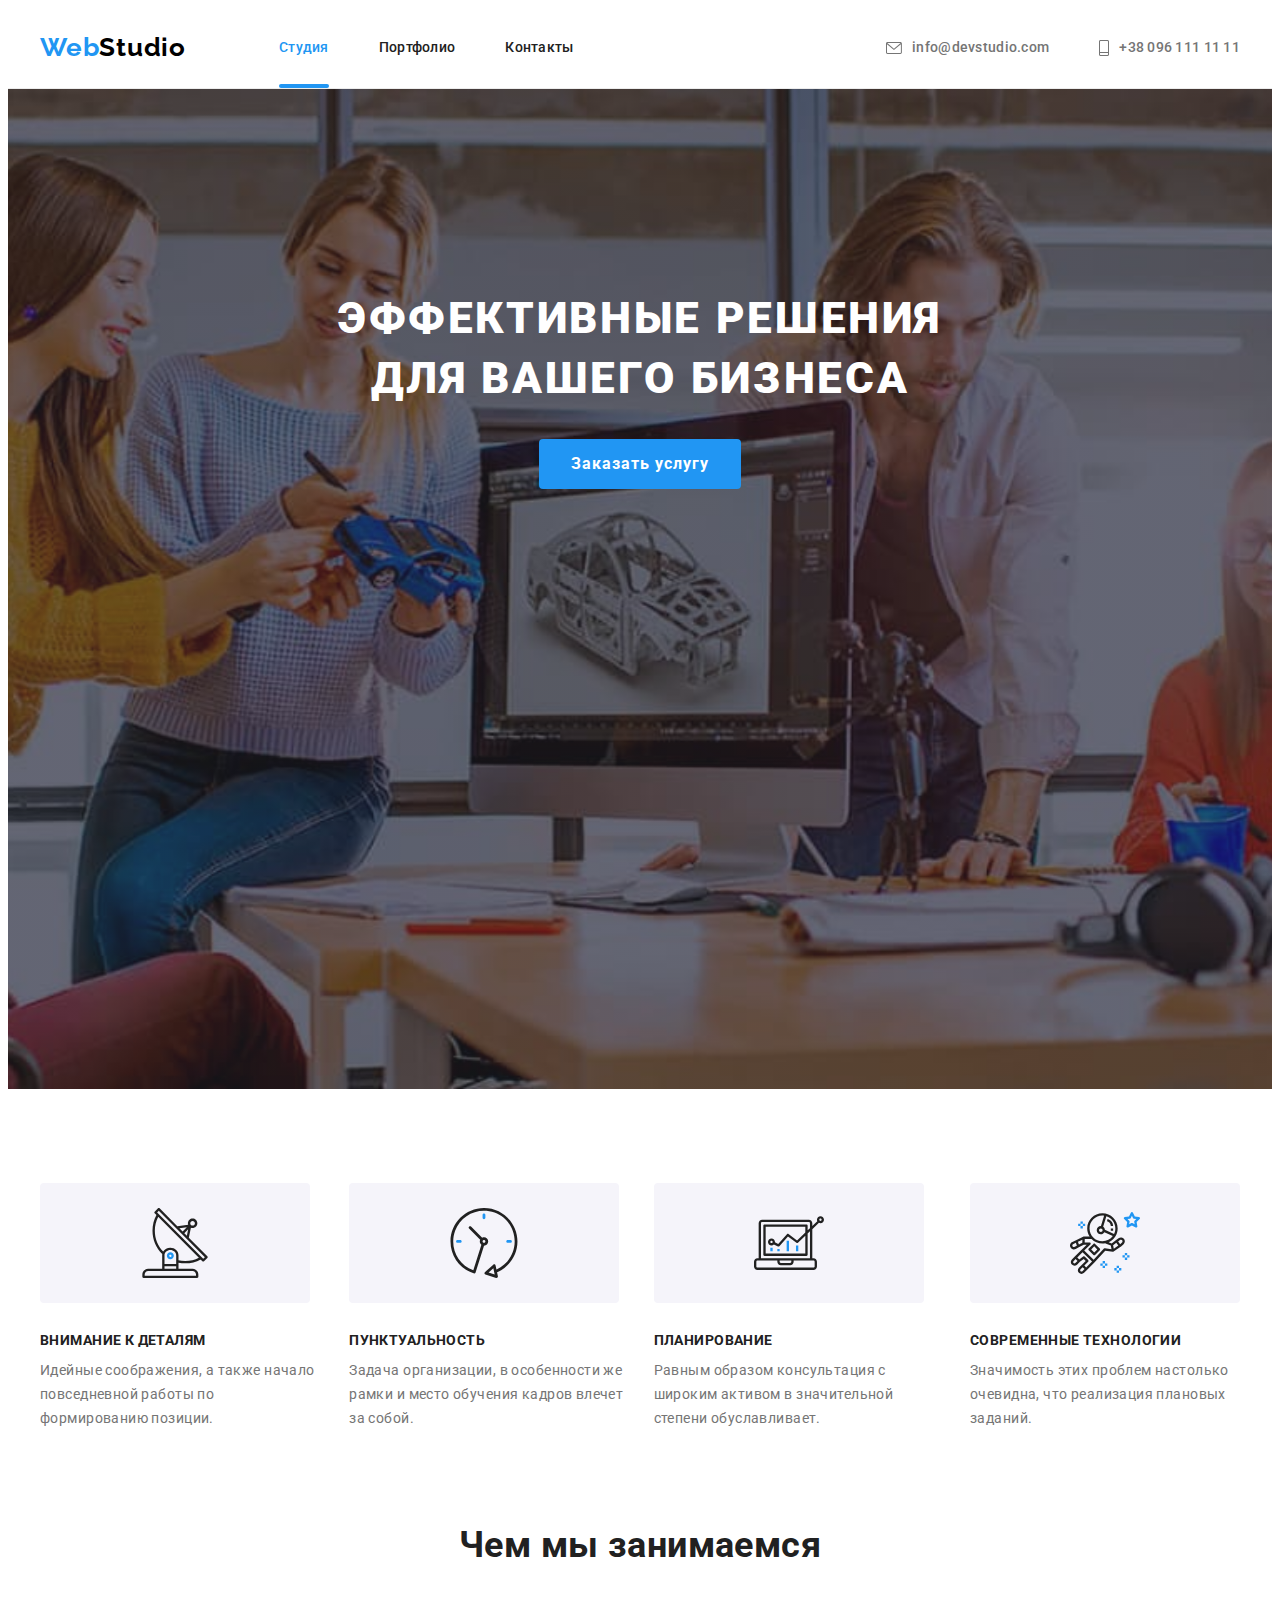
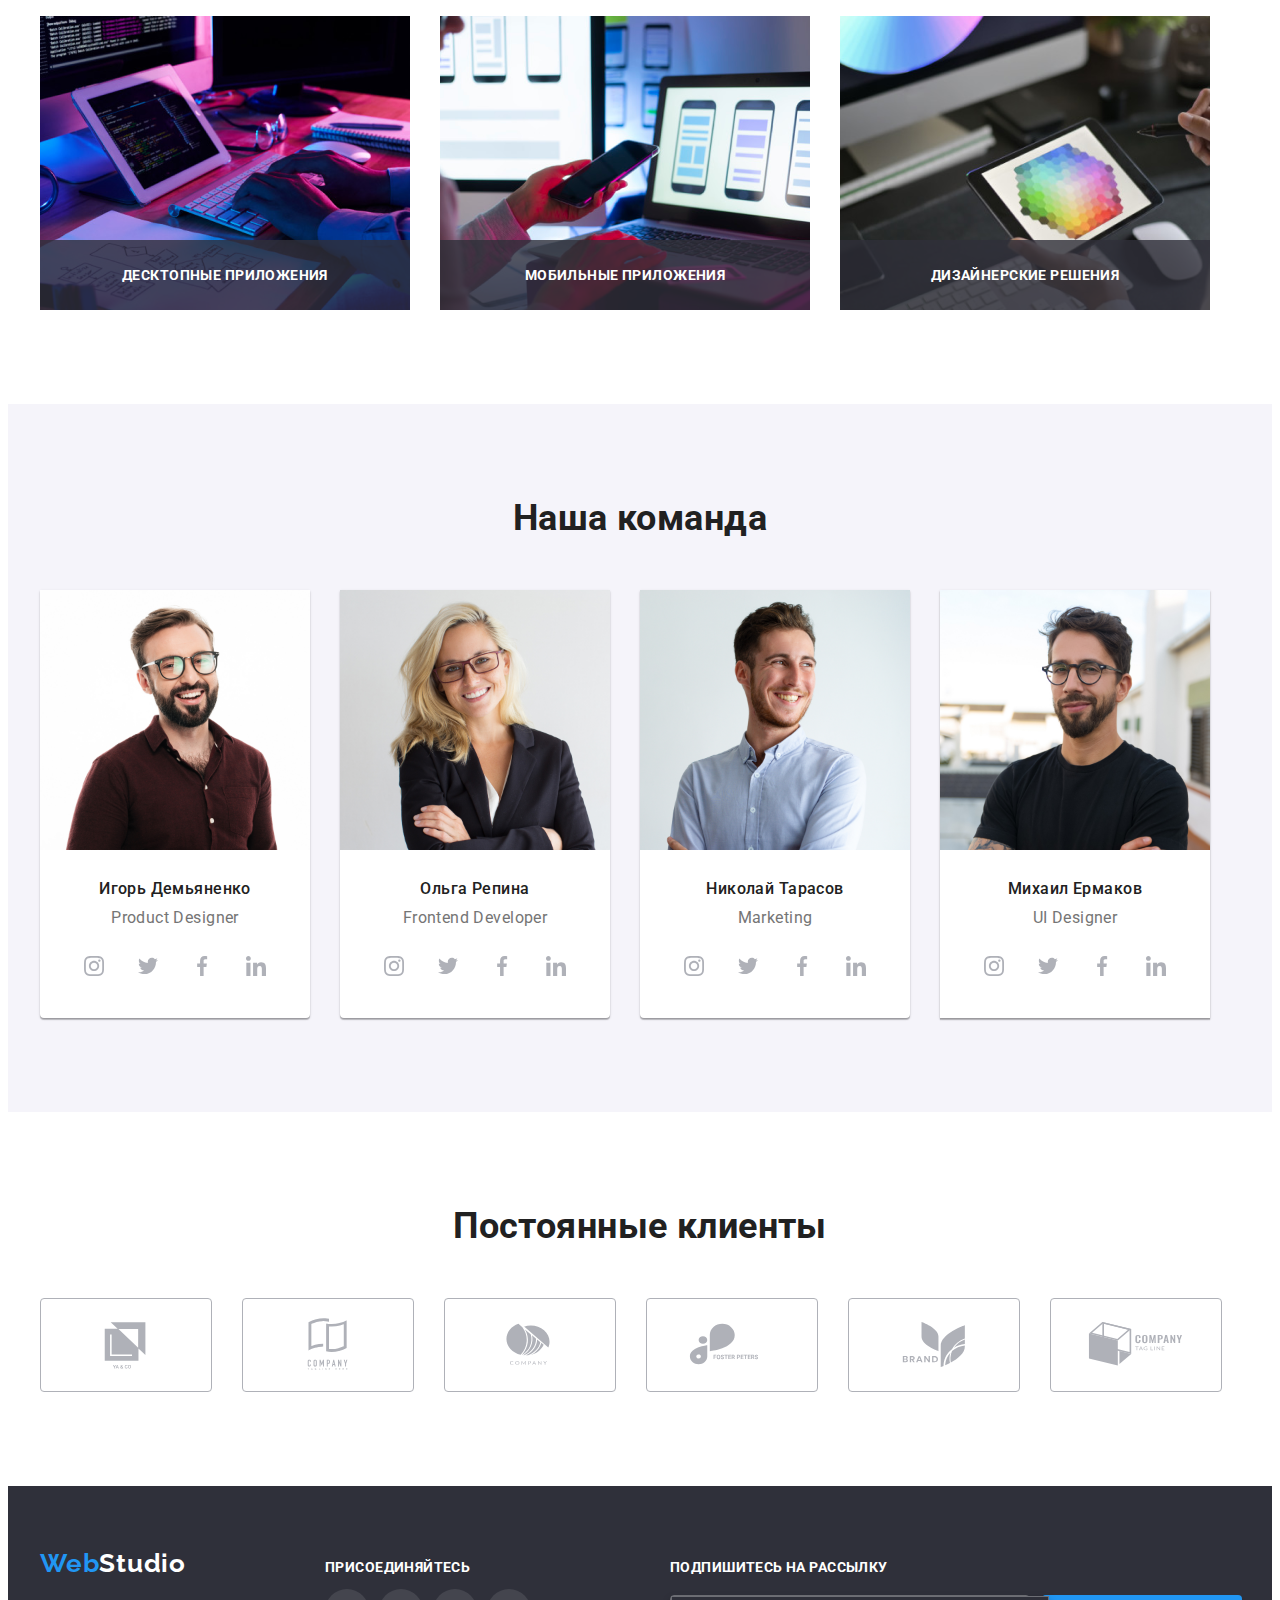
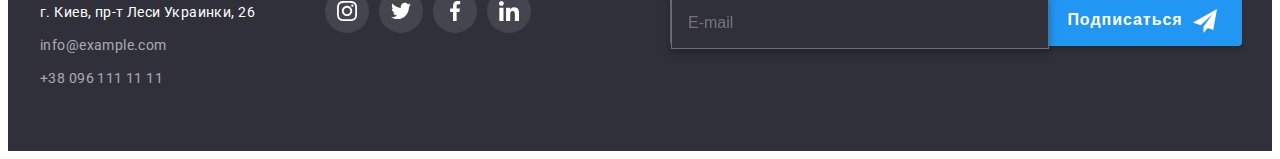
==== index.html @ bb434223 "Initial commit" ====
<!DOCTYPE html>
<html lang="en">

<head>
    <meta charset="UTF-8" />
    <meta name="viewport" content="width=device-width, initial-scale=1.0" />
    <title>Студия</title>
    <!-- Normilize style start -->
    <link rel="stylesheet" href="https://cdnjs.cloudflare.com/ajax/libs/modern-normalize/1.1.0/modern-normalize.min.css"
        integrity="sha512-wpPYUAdjBVSE4KJnH1VR1HeZfpl1ub8YT/NKx4PuQ5NmX2tKuGu6U/JRp5y+Y8XG2tV+wKQpNHVUX03MfMFn9Q=="
        crossorigin="anonymous" referrerpolicy="no-referrer" />
    <!-- Normalize style end -->
    <!-- Fonts style -->
    <link
        href="https://fonts.googleapis.com/css2?family=Raleway:wght@700&family=Roboto:wght@400;500;700;900&display=swap"
        rel="stylesheet" />
    <!-- My style list -->
    <link rel="stylesheet" href="./css/styles.css" />
</head>

<body>
    <!-- Верх навигации -->

    <header class="header-page-nav">
        <div class="container master-menu-nav">
            <a class="header-logo" href="./index.html"> <span class="sector-logo">Web</span>Studio</a>
            <nav class="header-navigation">
                <ul class="page-header-nav list">
                    <li class="item">
                        <a class="header-nav-link-current link" href="./index.html">Студия</a>
                    </li>
                    <li class="item">
                        <a class="header-nav-link link" href="./portfolio.html">Портфолио</a>
                    </li>
                    <li class="item"><a class="header-nav-link link" href="#">Контакты</a></li>
                </ul>
            </nav>
            <ul class="page-header-contacts list">
                <li class="item">
                    <a class="page-header-contact link" href="mailto:info@devstudio.com">
                        <svg class="icon-mail">
                            <use href="./images/icons.svg#icon-mail"></use>
                        </svg>
                        info@devstudio.com</a>
                </li>
                <li class="item">
                    <a class="page-header-contact link" href="tel:+380961111111">
                        <svg class="icon-tel">
                            <use href="./images/icons.svg#icon-tel"></use>
                        </svg>+38 096 111 11 11</a>
                </li>
            </ul>
        </div>
    </header>
    <main>

        <section class="page-hero overlay">
            <div class="container">
                <h1 class="page-hero-title">эффективные решения для вашего бизнеса</h1>
                <button data-modal-open type="button" class="page-hero-button">Заказать услугу</button>
            </div>

        </section>

        <section class="section">
            <div class="container">
                <h2 class="visually-hidden">Наши особенности</h2>
                <ul class="business-qualities-list list">
                    <li class="business-qualities">
                        <div class="thumb">
                            <svg class="icon-antenna" width="70" height="70">
                                <use href="./images/icons.svg#icon-antenna"></use>
                            </svg>
                        </div>

                        <h3 class="section-subtitle">Внимание к деталям</h3>
                        <p class="desc">
                            Идейные соображения, а также начало повседневной работы по формированию позиции.
                        </p>
                    </li>
                    <li class="business-qualities">
                        <div class="thumb">
                            <svg class="icon-clock" width="70" height="70">
                                <use href="./images/icons.svg#icon-clock"></use>
                            </svg>
                        </div>
                        <h3 class="section-subtitle">Пунктуальность</h3>
                        <p class="desc">
                            Задача организации, в особенности же рамки и место обучения кадров влечет за собой.
                        </p>
                    </li>
                    <li class="business-qualities">
                        <div class="thumb">
                            <svg class="icon-diagram" width="70" height="70">
                                <use href="./images/icons.svg#icon-diagram"></use>
                            </svg>
                        </div>
                        <h3 class="section-subtitle">Планирование</h3>
                        <p class="desc">
                            Равным образом консультация с широким активом в значительной степени обуславливает.
                        </p>
                    </li>
                    <li class="business-qualities">
                        <div class="thumb">
                            <svg class="icon-astronaut" width="70" height="70">
                                <use href="./images/icons.svg#icon-astronaut"></use>
                            </svg>
                        </div>
                        <h3 class="section-subtitle">Современные технологии</h3>
                        <p class="desc">
                            Значимость этих проблем настолько очевидна, что реализация плановых заданий.
                        </p>
                    </li>
                </ul>
            </div>
        </section>

        <section class="work-section section">
            <div class="container">
                <h2 class="section-title">Чем мы занимаемся</h2>
                <ul class="work-list list">
                    <li class="work-item">
                        <img src="./images/1.jpg" alt="Десктопные приложения" width="370" />
                        <p class="job-description">Десктопные приложения</p>
                    </li>
                    <li class="work-item">
                        <img src="./images/2.jpg" alt="Мобильные приложения" width="370" />
                        <p class="job-description">Мобильные приложения</p>
                    </li>
                    <li class="work-item">
                        <img src="./images/3.jpg" alt="Дизайнерские решения" width="370" />
                        <p class="job-description">Дизайнерские решения</p>
                    </li>
                </ul>
            </div>
        </section>

        <section class="company-team section">
            <div class="container">
                <h2 class="section-title">Наша команда</h2>
                <ul class="team-list list">
                    <li class="team-item">
                        <img src="./images/a1.jpg" alt=" фото Игорь Демьяненко " width="270" />
                        <div class="team-description icons-socials">
                            <h3 class="full-name">Игорь Демьяненко</h3>
                            <p class="job-title">Product Designer</p>
                            <ul class="icons-social list link">
                                <li class="icon-panel">
                                    <a class="icon-panel-logo" href="" target="_blank" rel="noopener noreferrer">
                                        <svg class="icon-network instagram" width="20" height="20">
                                            <use href="./images/icons.svg#icon-instagram"></use>
                                        </svg>
                                    </a>
                                </li>
                                <li class="icon-panel">
                                    <a class="icon-panel-logo" href="" target="_blank" rel="noopener noreferrer">
                                        <svg class="icon-network twitter" width="20" height="20">
                                            <use href="./images/icons.svg#icon-twitter"></use>
                                        </svg>
                                    </a>
                                </li>
                                <li class="icon-panel">
                                    <a class="icon-panel-logo" href="" target="_blank" rel="noopener noreferrer">
                                        <svg class="icon-network facebook" width="20" height="20">
                                            <use href="./images/icons.svg#icon-facebook"></use>
                                        </svg>
                                    </a>
                                </li>
                                <li class="icon-panel">
                                    <a class="icon-panel-logo" href="" target="_blank" rel="noopener noreferrer">
                                        <svg class="icon-network linkedin" width="20" height="20">
                                            <use href="./images/icons.svg#icon-linkedin"></use>
                                        </svg>
                                    </a>
                                </li>
                            </ul>
                        </div>
                    <li class="team-item">
                        <img src="./images/a2.jpg" alt=" фото Игорь Демьяненко " width="270" />
                        <div class="team-description icons-socials">
                            <h3 class="full-name">Ольга Репина</h3>
                            <p class="job-title">Frontend Developer</p>
                            <ul class="icons-social list link">
                                <li class="icon-panel">
                                    <a class="icon-panel-logo" href="" target="_blank" rel="noopener noreferrer">
                                        <svg class="icon-network instagram" width="20" height="20">
                                            <use href="./images/icons.svg#icon-instagram"></use>
                                        </svg>
                                    </a>
                                </li>
                                <li class="icon-panel">
                                    <a class="icon-panel-logo" href="" target="_blank" rel="noopener noreferrer">
                                        <svg class="icon-network twitter" width="20" height="20">
                                            <use href="./images/icons.svg#icon-twitter"></use>
                                        </svg>
                                    </a>
                                </li>
                                <li class="icon-panel">
                                    <a class="icon-panel-logo" href="" target="_blank" rel="noopener noreferrer">
                                        <svg class="icon-network facebook" width="20" height="20">
                                            <use href="./images/icons.svg#icon-facebook"></use>
                                        </svg>
                                    </a>
                                </li>
                                <li class="icon-panel">
                                    <a class="icon-panel-logo" href="" target="_blank" rel="noopener noreferrer">
                                        <svg class="icon-network linkedin" width="20" height="20">
                                            <use href="./images/icons.svg#icon-linkedin"></use>
                                        </svg>
                                    </a>
                                </li>
                            </ul>
                        </div>
                    <li class="team-item">
                        <img src="./images/a3.jpg" alt=" фото Игорь Демьяненко " width="270" />
                        <div class="team-description icons-socials">
                            <h3 class="full-name">Николай Тарасов</h3>
                            <p class="job-title">Marketing</p>
                            <ul class="icons-social list link">
                                <li class="icon-panel">
                                    <a class="icon-panel-logo" href="" target="_blank" rel="noopener noreferrer">
                                        <svg class="icon-network instagram" width="20" height="20">
                                            <use href="./images/icons.svg#icon-instagram"></use>
                                        </svg>
                                    </a>
                                </li>
                                <li class="icon-panel">
                                    <a class="icon-panel-logo" href="" target="_blank" rel="noopener noreferrer">
                                        <svg class="icon-network twitter" width="20" height="20">
                                            <use href="./images/icons.svg#icon-twitter"></use>
                                        </svg>
                                    </a>
                                </li>
                                <li class="icon-panel">
                                    <a class="icon-panel-logo" href="" target="_blank" rel="noopener noreferrer">
                                        <svg class="icon-network facebook" width="20" height="20">
                                            <use href="./images/icons.svg#icon-facebook"></use>
                                        </svg>
                                    </a>
                                </li>
                                <li class="icon-panel">
                                    <a class="icon-panel-logo" href="" target="_blank" rel="noopener noreferrer">
                                        <svg class="icon-network linkedin" width="20" height="20">
                                            <use href="./images/icons.svg#icon-linkedin"></use>
                                        </svg>
                                    </a>
                                </li>
                            </ul>
                        </div>
                    <li class="team-item">
                        <img src="./images/a4.jpg" alt=" фото Игорь Демьяненко " width="270" />
                        <div class="team-description icons-socials">
                            <h3 class="full-name">Михаил Ермаков</h3>
                            <p class="job-title">UI Designer</p>
                            <ul class="icons-social list link">
                                <li class="icon-panel">
                                    <a class="icon-panel-logo" href="" target="_blank" rel="noopener noreferrer">
                                        <svg class="icon-network instagram" width="20" height="20">
                                            <use href="./images/icons.svg#icon-instagram"></use>
                                        </svg>
                                    </a>
                                </li>
                                <li class="icon-panel">
                                    <a class="icon-panel-logo" href="" target="_blank" rel="noopener noreferrer">
                                        <svg class="icon-network twitter" width="20" height="20">
                                            <use href="./images/icons.svg#icon-twitter"></use>
                                        </svg>
                                    </a>
                                </li>
                                <li class="icon-panel">
                                    <a class="icon-panel-logo" href="" target="_blank" rel="noopener noreferrer">
                                        <svg class="icon-network facebook" width="20" height="20">
                                            <use href="./images/icons.svg#icon-facebook"></use>
                                        </svg>
                                    </a>
                                </li>
                                <li class="icon-panel">
                                    <a class="icon-panel-logo" href="" target="_blank" rel="noopener noreferrer">
                                        <svg class="icon-network linkedin" width="20" height="20">
                                            <use href="./images/icons.svg#icon-linkedin"></use>
                                        </svg>
                                    </a>
                                </li>
                            </ul>
                        </div>
                </ul>
            </div>
        </section>
        <section class="section">
            <div class="container">
                <h2 class="section-title">Постоянные клиенты</h2>
                <ul class="regular-customers link list">
                    <li class="customers-list">
                        <a class="customers-list-logo" href="" target="_blank" rel="noopener noreferrer">
                            <svg class="icon-comp" width="106" height="60">
                                <use href="./images/icons.svg#icon-Logo-6"></use>
                            </svg>
                        </a>
                    </li>
                    <li class="customers-list">
                        <a class="customers-list-logo" href="" target="_blank" rel="noopener noreferrer">
                            <svg class="icon-comp" width="106" height="60">
                                <use href="./images/icons.svg#icon-Logo-1"></use>
                            </svg>
                        </a>
                    </li>
                    <li class="customers-list">
                        <a class="customers-list-logo" href="" target="_blank" rel="noopener noreferrer">
                            <svg class="icon-comp" width="106" height="60">
                                <use href="./images/icons.svg#icon-Logo-2"></use>
                            </svg>
                        </a>
                    </li>
                    <li class="customers-list">
                        <a class="customers-list-logo" href="" target="_blank" rel="noopener noreferrer">
                            <svg class="icon-comp" width="106" height="60">
                                <use href="./images/icons.svg#icon-Logo-3"></use>
                            </svg>
                        </a>
                    </li>
                    <li class="customers-list">
                        <a class="customers-list-logo" href="" target="_blank" rel="noopener noreferrer">
                            <svg class="icon-comp" width="106" height="60">
                                <use href="./images/icons.svg#icon-Logo-4"></use>
                            </svg>
                        </a>
                    </li>
                    <li class="customers-list">
                        <a class="customers-list-logo" href="" target="_blank" rel="noopener noreferrer">
                            <svg class="icon-comp" width="106" height="60">
                                <use href="./images/icons.svg#icon-Logo-5"></use>
                            </svg>
                        </a>
                    </li>
                </ul>
            </div>
        </section>
    </main>
    <footer class="footer">
        <div class="container">
            <div class="footer-box-contact">
                <a href="./index.html" class="footer-logo"><span class="sector-logo">Web</span>Studio</a>
                <address class="address">
                    <ul class="contacts-list list">
                        <li class="footer-item">
                            <a class="footer-address link" href="https://bit.ly/3pXMvUd" target="_blank"
                                rel="noopener noreferrer">г. Киев, пр-т Леси Украинки, 26</a>
                        </li>
                        <li class="footer-item">
                            <a class="footer-contact mail link" href="mailto:info@devstudio.com">info@example.com</a>
                        </li>
                        <li class="footer-item">
                            <a class="footer-contact phone link" href="tel:+380961111111">+38 096 111 11 11</a>
                        </li>
                    </ul>
                </address>
            </div>
            <div class="footer-box-social">
                <p class="footer-slogan">присоединяйтесь</p>
                <ul class="footer-icon-list link">
                    <li class="icon-panel">
                        <a class="footer-panel-logo list" href="" target="_blank" rel="noopener noreferrer">
                            <svg class="icon-instagram" width="20" height="20">
                                <use href="./images/icons.svg#icon-instagram"></use>
                            </svg>
                        </a>
                    </li>
                    <li class="icon-panel">
                        <a class="footer-panel-logo" href="" target="_blank" rel="noopener noreferrer">
                            <svg class="icon-instagram" width="20" height="20">
                                <use href="./images/icons.svg#icon-twitter"></use>
                            </svg>
                        </a>
                    </li>
                    <li class="icon-panel">
                        <a class="footer-panel-logo" href="" target="_blank" rel="noopener noreferrer">
                            <svg class="icon-instagram" width="20" height="20">
                                <use href="./images/icons.svg#icon-facebook"></use>
                            </svg>
                        </a>
                    </li>
                    <li class="icon-panel">
                        <a class="footer-panel-logo" href="" target="_blank" rel="noopener noreferrer">
                            <svg class="icon-instagram" width="20" height="20">
                                <use href="./images/icons.svg#icon-linkedin"></use>
                            </svg>
                        </a>
                    </li>
                </ul>
            </div>
            <div class="form">
                <p class="footer-slogan">Подпишитесь на рассылку</p>
                <form class="form-join-window">
                    <label class="form-label">
                        <input class="form-input" type="email" name="mail" placeholder="E-mail" autocomplete="off">
                    </label>
                    <button type="submit" class="form-footer-btn"> <span class="btn-text">Подписаться</span>
                        <svg class="icon-send" width="24" height="24">
                            <use href="./images/icons.svg#icon-send"></use>
                        </svg>
                    </button>
                </form>
            </div>
        </div>
    </footer>

    <div class="backdrop is-hidden" data-modal>
        <div class="modal">
            <button data-modal-close class="btn-close">
                <svg class="icon-close" width="16" height="16">
                    <use href="./images/icons.svg#icon-close"></use>
                </svg>
            </button>

            <form class="modal-form">
                <b class="topic">Оставьте свои данные, мы вам перезвоним</b>
                <div class="modal-form-contact" role="group">
                    <label for="name" class="modal-form-label">Имя</label>
                    <input class="field-contact" type="text" name="name" id="name" autocomplete="off" placeholder=" "
                        autofocus required>
                    <svg class="icon-name" width="18" height="18">
                        <use href="./images/icons.svg#icon-name"></use>
                    </svg>
                </div>
                <div class="modal-form-contact">
                    <label for="tel" class="modal-form-label">Телефон</label>
                    <input class="field-contact" type="tel" name="tel" id="tel" autocomplete="off" required>
                    <svg class="icon-name" width="18" height="18">
                        <use href="./images/icons.svg#icon-phone"></use>
                    </svg>
                </div>
                <div class="modal-form-contact">
                    <label for="mail" class="modal-form-label">Почта</label>
                    <input class="field-contact" type="email" name="mail" id="mail" autocomplete="off" required>
                    <svg class="icon-name" width="18" height="18">
                        <use href="./images/icons.svg#icon-cover"></use>
                    </svg>
                </div>
                <div class="comments">
                    <label class="coment-label" for="comment">Комментарий</label>
                    <textarea class="comment" name="comment" id="comment" rows="10"
                        placeholder="Спасибо за замечания - у меня просто визуальное восприятие, и конспекты с видео я вычитываю и пересматриваю по несколько раз - и нужно понять, а не просто сдать ДЗ))) - так что спасибо за подробности"></textarea>
                </div>
                <div class="policy">
                    <input class="checkbox" type="checkbox" name="contract" id="contract" required>
                    <label for="contract">Соглашаюсь с рассылкой и принимаю
                        <a class="terms" href="#">Условия договора</a></label>
                </div>
                <button class="accept-btn" type="submit">Отправить</button>
            </form>
        </div>
    </div>

    <!-- Ставим перед закрывающим тегом body -->
    <script src="./js/modal.js"></script>
</body>

</html>
---- css/styles.css ----
:root {
  --primery-bgr-color: #ffffff;
  --secondary-bgr-color: #f5f4fa;
  --footer-bgr-color: #2f303a;
  --primery-text-color: #757575;
  --secondary-text-color: #212121;
  --accent-color: #2196f3;
  --head-text-color: #ffffff;
  --head-button-bgr-color: #2196f3;
  --address-color: rgba(255, 255, 255, 0.6);
  --logo-color-sec: #000000;
  --hover-btn-color: #188ce8;
  --border-color: #eeeeee;
  --head-border-line: #ececec;
  --social-icons-color: #afb1b8;
  --social-bgc: rgba(255, 255, 255, 0.1);
  --cubic-animation: cubic-bezier(0.4, 0, 0.2, 1);
  --modal-bgc: rgba(0, 0, 0, 0.2);
}

body {
  background-color: var(--primery-bgr-color);
  color: var(--primery-text-color);
  font-family: 'Roboto', sans-serif;
  font-size: 14px;
  letter-spacing: 0.03em;
}

/* Defoult styles start color red*/

h1,
h2,
h3,
h4,
h5,
h6,
p {
  margin: 0px;
}

img {
  display: block;
  max-width: 100%;
  height: auto;
}

address {
  font-style: normal;
  text-decoration: none;
  margin-top: 20px;
}

.section {
  padding-top: 94px;
  padding-bottom: 94px;
}

.container {
  width: 1200px;
  padding-left: 15px;
  padding-right: 15px;
  margin: 0 auto;
}

.list {
  list-style: none;
  padding-left: 0;
  margin: 0;
  text-decoration: none;
}

.link {
  text-decoration: none;
}

/* All navigation */

.header-page-nav {
  border-bottom: solid 1px var(--head-border-line);
}
.master-menu-nav {
  display: flex;
  align-items: center;
}

.header-logo {
  color: var(--logo-color-sec);
  display: inline-block;
  text-decoration-line: none;
  font-family: Raleway, sans-serif;
  font-weight: 700;
  font-size: 26px;
  line-height: 1.2;
  letter-spacing: 0.03em;
  margin-top: 24px;
  margin-bottom: 25px;
}
.sector-logo {
  color: var(--accent-color);
}

.header-navigation {
  margin-left: 93px;
}

.page-header-nav {
  color: var(--secondary-text-color);
  display: flex;
  list-style: none;
  font-weight: 500;
  line-height: 1.14;
  letter-spacing: 0.02em;
}

.page-header-nav .item {
  margin-right: 50px;
}

.page-header-nav .item:last-child {
  margin-right: 0px;
}

.header-nav-link {
  color: var(--secondary-text-color);
  display: block;
  padding-top: 32px;
  padding-bottom: 32px;
  font-size: 14px;
  transition-property: color;
  transition-duration: 250ms;
  transition-timing-function: var(--cubic-animation);
}

.header-nav-link-current {
  color: var(--accent-color);
  display: block;
  padding-top: 32px;
  padding-bottom: 32px;
}

.header-nav-link:hover,
.header-nav-link:focus {
  color: var(--accent-color);
}

.page-header-contacts {
  display: flex;
  margin-left: auto;
}

.page-header-contact {
  color: var(--primery-text-color);
  display: flex;
  align-items: center;
  padding-top: 32px;
  padding-bottom: 32px;
  text-decoration-line: none;
  list-style: none;
  font-weight: 500;
  line-height: 1.14;
  letter-spacing: 0.02em;
  transition-property: color;
  transition-duration: 250ms;
  transition-timing-function: var(--cubic-animation);
}

.page-header-contacts .item {
  margin-right: 50px;
}
.page-header-contacts .item:last-child {
  margin-right: 0px;
}

.page-header-contact:hover,
.page-header-contact:focus {
  color: var(--accent-color);
}

/* First page */

.page-hero {
  background-color: var(--footer-bgr-color);

  text-align: center;
  padding-top: 200px;
  padding-bottom: 200px;
}

.page-hero-title {
  color: var(--head-text-color);
  font-size: 44px;
  font-weight: 900;
  line-height: 1.36;
  letter-spacing: 0.06em;
  text-align: center;
  text-transform: uppercase;
  width: 696px;
  margin: 0 auto;
}

.page-hero-button {
  color: var(--head-text-color);
  background-color: var(--accent-color);
  font-size: 16px;
  font-weight: 700;
  line-height: 1.88;
  font-family: inherit;
  cursor: pointer;
  letter-spacing: 0.06em;
  display: inline-block;
  min-width: 200px;
  padding: 10px 32px;
  text-align: center;
  border-radius: 4px;
  border: none;
  margin-top: 30px;
  transition-property: color, background-color;
  transition-duration: 250ms;
  transition-timing-function: var(--cubic-animation);
}

.page-hero-button:hover,
.page-hero-button:focus {
  background-color: var(--hover-btn-color);
}

.visually-hidden {
  position: absolute;
  width: 1px;
  height: 1px;
  margin: -1px;
  border: 0;
  padding: 0;
  white-space: nowrap;
  clip-path: inset(100%);
  clip: rect(0 0 0 0);
  overflow: hidden;
}

.section-title {
  color: var(--secondary-text-color);
  font-size: 36px;
  line-height: 1.16;
  text-align: center;
  margin-bottom: 50px;
}

.business-qualities-list {
  display: flex;
}

.business-qualities {
  margin-right: 30px;
  text-align: left;
  flex-basis: calc((100%-90px) / 4);
}

.business-qualities:last-child {
  margin-right: 0px;
}

.section-subtitle {
  color: var(--secondary-text-color);
  line-height: 1.14;
  text-transform: uppercase;
  font-size: 14px;
  margin-bottom: 10px;
}
.desc {
  line-height: 1.7;
}

.work-section {
  padding-top: 0;
  padding-bottom: 94px;
}

.work-list {
  display: flex;
}
.work-item {
  flex-basis: calc((100%-60px) / 3);
}
.work-item:not(:last-child) {
  margin-right: 30px;
}

.company-team {
  background-color: var(--secondary-bgr-color);
}

.team-list {
  display: flex;
}

.team-item {
  background-color: var(--head-text-color);
  max-width: 270px;
}

.team-item:not(:last-child) {
  margin-right: 30px;
  flex-basis: calc((100%-90px) / 4);
  border-bottom-left-radius: 4px;
  border-bottom-right-radius: 4px;
}

.team-description {
  padding-top: 30px;
  padding-bottom: 30px;
  text-align: center;
}

.full-name {
  color: var(--secondary-text-color);
  font-size: 16px;
  font-weight: 500;
  line-height: 1.18;
  margin-bottom: 10px;
}

.job-title {
  font-size: 16px;
  line-height: 1.18;
  margin-bottom: 16px;
}

/* ===========Portfolio page========== */

.button-list {
  margin-bottom: 50px;
  display: flex;
  justify-content: center;
}
.button-list > .btn:not(:last-child) {
  margin-right: 8px;
}

.filter-button {
  background-color: var(--secondary-bgr-color);
  font-family: inherit;
  font-weight: 500;
  font-size: 16px;
  line-height: 1.63;
  letter-spacing: 0.03em;
  cursor: pointer;
  padding: 6px 22px;
  border-radius: 4px;
  border: none;
  box-shadow: 0px 3px 1px rgba(0, 0, 0, 0.1), 0px 1px 2px rgba(0, 0, 0, 0.08),
    0px 2px 2px rgba(0, 0, 0, 0.12);
  transition-property: color, background-color, box-shadow;
  transition-duration: 250ms;
  transition-timing-function: var(--cubic-animation);
}
.filter-button :not(:last-child) {
  margin-right: 22px;
}

.filter-button:hover,
.filter-button:focus {
  color: var(--head-text-color);
  background-color: var(--accent-color);
  box-shadow: 0px 3px 1px rgba(0, 0, 0, 0.1), 0px 1px 2px rgba(0, 0, 0, 0.08),
    0px 2px 2px rgba(0, 0, 0, 0.12);
}

.project-list {
  display: flex;
  flex-wrap: wrap;
  margin-right: -30px;
  margin-bottom: -30px;
}

.project-card {
  margin-right: 30px;
  margin-bottom: 30px;
  flex-basis: calc(100% / 3-30px);
}

.project-title {
  color: var(--secondary-text-color);
  background-color: var(--head-text-color);
  font-size: 18px;
  line-height: 2;
  letter-spacing: 0.06em;
  margin-bottom: 4px;
}

.project-card-description {
  padding-left: 24px;
  padding-right: 24px;
  padding-top: 20px;
  padding-bottom: 20px;
  border: solid 1px var(--border-color);
  border-top: none;
}

.project-description {
  font-size: 16px;
  line-height: 1.87;
  background-color: var(--head-text-color);
}

/* ==========Footer========== */

.footer {
  background-color: var(--footer-bgr-color);
  padding-top: 60px;
  padding-bottom: 60px;
}
.footer-logo {
  color: var(--head-text-color);
  font-family: Raleway, sans-serif;
  font-weight: 700;
  font-size: 26px;
  line-height: 1.38;
  letter-spacing: 0.03em;
  text-decoration: none;
}

.footer-item {
  display: block;
}
.footer-item:not(:last-child) {
  margin-bottom: 9px;
}

.footer-address {
  color: var(--head-text-color);
  margin-top: 20px;
  line-height: 1.71;
  transition-property: color;
  transition-duration: 250ms;
  transition-timing-function: var(--cubic-animation);
}
.footer-address:hover,
.footer-address:focus {
  color: var(--accent-color);
}
.footer-contact {
  color: var(--address-color);
  line-height: 1.71;
  transition-property: color;
  transition-duration: 250ms;
  transition-timing-function: var(--cubic-animation);
}

.footer-contact:hover,
.footer-contact:focus {
  color: var(--accent-color);
}

/* ==========HW4 add icons========= */

/* =========HERO img========== */
.overlay {
  background-image: linear-gradient(to right, rgba(47, 48, 58, 0.4), rgba(47, 48, 58, 0.4)),
    url(../images/header.jpg);
  background-position: center;
  background-repeat: no-repeat;
  background-size: cover;
  max-width: 1600px;
  height: 600px;
  margin: 0 auto;
}

/* ==========mail and tel icons========== */
.icon-mail {
  width: 16px;
  height: 12px;
  margin-right: 10px;
  fill: currentColor;
}

.icon-tel {
  width: 10px;
  height: 16px;
  margin-right: 10px;
  fill: currentColor;
}

.icon:hover,
.icon:focus {
  fill: var(--accent-color);
}

/* ==========Стилізація особливостей========== */

.thumb {
  width: 270px;
  height: 120px;
  background-color: var(--secondary-bgr-color);
  margin-bottom: 30px;
  border: none;
  border-radius: 4px;
  display: flex;
  align-items: center;
  justify-content: center;
}

/* ============Socials-network icons========= */

.icons-social {
  display: flex;
  justify-content: center;
  gap: 10px;
}

.icon-panel-logo {
  display: flex;
  justify-content: center;
  align-items: center;
  width: 44px;
  height: 44px;
  border-radius: 50%;
  cursor: pointer;
  color: var(--social-icons-color);
  transition-property: color, background-color;
  transition-duration: 250ms;
  transition-timing-function: var(--cubic-animation);
}

.icon-network {
  fill: currentColor;
}

.icon-panel-logo:hover,
.icon-panel-logo:focus {
  background-color: var(--accent-color);
  color: var(--head-text-color);
}

.team-item {
  box-shadow: 0px 1px 3px rgba(0, 0, 0, 0.12), 0px 1px 1px rgba(0, 0, 0, 0.14),
    0px 2px 1px rgba(0, 0, 0, 0.2);
}

/* =========Regular customers list========== */

.regular-customers {
  display: flex;
  gap: 30px;
}

.customers-list-logo {
  display: flex;
  justify-content: center;
  align-items: center;
  width: 170px;
  height: 92px;
  border: 1px solid #afb1b8;
  border-radius: 4px;
  cursor: pointer;
  color: var(--social-icons-color);
  transition-property: color, border-color;
  transition-duration: 250ms;
  transition-timing-function: var(--cubic-animation);
}

.icon-comp {
  fill: currentColor;
}

.customers-list-logo:hover,
.customers-list-logo:focus {
  color: var(--accent-color);
  border-color: var(--accent-color);
}

/* ==========Portfolio page */

.card-link {
  display: block;
  color: inherit;
}

.card-link:hover,
.card-link:focus {
  box-shadow: 0px 1px 1px rgba(0, 0, 0, 0.12), 0px 4px 4px rgba(0, 0, 0, 0.06),
    1px 4px 6px rgba(0, 0, 0, 0.16);
}

/* ==========Footer slogan with icons */

.footer .container {
  display: flex;
  align-items: baseline;
}

.footer-box-contact {
  margin-right: 70px;
}

.footer-box-social {
  margin-right: auto;
}

.footer-icon-list {
  display: flex;
  list-style: none;
  justify-content: center;
  gap: 10px;
  padding-left: 0;
}

.footer-slogan {
  color: var(--head-text-color);
  font-weight: 700;
  line-height: 1.14;
  text-transform: uppercase;
}

.footer-panel-logo {
  display: flex;
  justify-content: center;
  align-items: center;
  width: 44px;
  height: 44px;
  border-radius: 50%;
  cursor: pointer;
  background-color: var(--social-bgc);
  fill: var(--head-text-color);
  transition-property: background-color;
  transition-duration: 250ms;
  transition-timing-function: var(--cubic-animation);
}

.footer-panel-logo:hover,
.footer-panel-logo:focus {
  background-color: var(--accent-color);
}

/* ==========HW-05========== */

/* ==========Задали синюю полосу в навигации по страницам========== */

.header-nav-link-current {
  position: relative;
}

.header-nav-link-current::after {
  position: absolute;
  content: '';
  bottom: 0;
  display: block;
  background-color: var(--head-button-bgr-color);
  width: 100%;
  height: 4px;
  border-radius: 2px;
}

/* ==========MODAL-WINDOW========== */

.backdrop {
  position: fixed;
  top: 0;
  left: 0;
  width: 100%;
  height: 100%;
  background-color: var(--modal-bgc);
  opacity: 1;
  transition-property: opacity;
  transition-duration: 250ms;
  transition-timing-function: var(--cubic-animation);
}

.backdrop.is-hidden {
  opacity: 0;
  pointer-events: none;
  transition-property: opacity;
  transition-duration: 250ms;
  transition-timing-function: var(--cubic-animation);
}

.modal {
  position: absolute;
  top: 50%;
  left: 50%;
  transform: translate(-50%, -50%);
  background-color: var(--primery-bgr-color);
  width: 528px;
  height: 581px;
  box-shadow: 0px 1px 3px rgba(0, 0, 0, 0.12), 0px 1px 1px rgba(0, 0, 0, 0.14),
    0px 2px 1px rgba(0, 0, 0, 0.2);
  border-radius: 4px;
  padding: 40px;
}

.btn-close {
  position: absolute;
  right: 0;
  top: 0;
  width: 30px;
  height: 30px;
  margin-top: 8px;
  margin-right: 8px;
  border-radius: 50%;
  border: 1px solid rgba(0, 0, 0, 0.1);
  background-color: var(--primery-bgr-color);
  transition-property: color, border-color;
  transition-duration: 250ms;
  transition-timing-function: var(--cubic-animation);
  cursor: pointer;
}

.icon-close {
  display: flex;
  justify-content: center;
  align-items: center;
  fill: currentColor;
}

.btn-close:hover {
  color: var(--accent-color);
  border-color: var(--accent-color);
}

/* ==========Подпись под работами========== */

.work-item {
  position: relative;
}

.job-description {
  position: absolute;
  display: flex;
  justify-content: center;
  align-items: center;
  font-weight: 700;
  font-size: 14px;
  line-height: 1.17;
  bottom: 0;
  left: 0;
  width: 100%;
  background-color: rgba(47, 48, 58, 0.8);
  height: 70px;
  color: var(--head-text-color);
  text-transform: uppercase;
}

/* ===========Наши проекты============= */

.project-card-window {
  position: relative;
  overflow: hidden;
}

.window-overlay {
  position: absolute;
  background-color: rgba(33, 150, 243, 0.9);
  top: 0px;
  right: 0px;
  width: 100%;
  height: 100%;
  transform: translateY(100%);
  transition: transform 250ms var(--cubic-animation);
}

.window-text {
  font-weight: 400;
  font-size: 18px;
  line-height: 1.56;
  color: var(--head-text-color);
  padding: 63px 24px;
}

.card-link:hover .window-overlay,
.card-link:focus .window-overlay {
  transform: translateY(0);
  opacity: 1;
}

/* ==========HW06========== */
/* ==========Footer input========== */

.form {
  width: 570px;
}

.form-join-window {
  display: flex;
  /* flex-direction: row;
  justify-content: space-between;
  align-items: center; */
  margin-top: 20px;
}

.form-label {
  min-width: 358px;

  border: 1px solid rgba(255, 255, 255, 0.3);
  filter: drop-shadow(0px 4px 4px rgba(0, 0, 0, 0.15));
  border-radius: 4px;
}

.form-input {
  width: 100%;
  height: 100%;
  background-color: var(--footer-bgr-color);
  font-size: 16px;
  line-height: 1.25;
  color: rgba(255, 255, 255, 0.6);
  outline: currentColor;
  transition: border-color 250ms var(--cubic-animation);
  padding-left: 16px;
  filter: drop-shadow(0px 4px 4px rgba(0, 0, 0, 0.15));
  border: 1px solid rgba(255, 255, 255, 0.3);
}

.form-footer-btn {
  display: flex;
  align-items: center;
  justify-content: center;
  margin-left: 12px;
  min-width: 200px;
  padding-top: 10px;
  padding-bottom: 10px;
  background: var(--accent-color);
  box-shadow: 0px 4px 4px rgba(0, 0, 0, 0.15);
  border-radius: 4px;
  border: none;
  cursor: pointer;
  gap: 10px;
}

.btn-text {
  display: flex;
  font-weight: 700;
  font-size: 16px;
  line-height: 1.88;
  letter-spacing: 0.06em;
  color: var(--head-text-color);
}

.icon-send {
  fill: var(--head-text-color);
}

/* ===========Modal-form inpur========== */

.topic {
  display: flex;
  justify-content: center;
  font-weight: 700;
  font-size: 20px;
  line-height: 1.15;
  text-align: center;
  color: var(--secondary-text-color);
}

.modal-form-contact {
  position: relative;
  display: flex;
  flex-direction: column;
  justify-content: center;
  margin-top: 10px;
  transition: border-color 250ms var(--cubic-animation);
}

.modal-form-label {
  font-weight: 400;
  font-size: 12px;
  line-height: 1.17;
  letter-spacing: 0.01em;
  color: var(--primery-text-color);
  margin-bottom: 4px;
}

.field-contact {
  width: 448px;
  height: 40px;
  border: 1px solid rgba(33, 33, 33, 0.2);
  border-radius: 4px;
  cursor: pointer;
  padding-left: 42px;
  outline: currentColor;
  transition: border-color 250ms var(--cubic-animation);
}

.field-contact:focus {
  outline: var(--accent-color);
}

.modal-form-contact:focus-within .field-contact,
.modal-form-contact:hover .field-contact {
  border: 1px solid var(--accent-color);
}

.icon-name {
  position: absolute;
  top: 65%;
  left: 15px;
  transform: translateY(-50%);
  display: inline-block;
  fill: var(--secondary-text-color);
  transition: fill 250ms var(--cubic-animation);
}

.field-contact:focus ~ .icon-name,
.field-contact:hover ~ .icon-name {
  fill: var(--accent-color);
}

.comments {
  display: flex;
  flex-direction: column;
  justify-content: center;
  margin-top: 10px;
}

.comment {
  height: 120px;
  resize: none;
  padding: 12px 16px;
  outline: currentColor;
}

.comments:focus-within .comment {
  border: 1px solid var(--accent-color);
}

.coment-label {
  font-weight: 400;
  font-size: 12px;
  line-height: 1.17;
  letter-spacing: 0.01em;
  color: var(--primery-text-color);
  margin-bottom: 4px;
}

.policy {
  display: flex;
  justify-content: space-evenly;
  margin-top: 20px;
  margin-bottom: 30px;
  cursor: pointer;
}

.checkbox {
  cursor: pointer;
}

.terms {
  color: var(--accent-color);
}

.accept-btn {
  display: flex;
  min-width: 200px;
  background: var(--head-button-bgr-color);
  box-shadow: 0px 4px 4px rgb(0 0 0 / 15%);
  border-radius: 4px;
  border: none;
  padding: 10px 55px 10px 56px;
  align-items: center;
  justify-content: center;
  margin: 0 auto;
  font-weight: 700;
  font-size: 16px;
  line-height: 1.88;
  letter-spacing: 0.06em;
  color: var(--head-text-color);
  transition: background-color 250ms var(--cubic-animation);
  cursor: pointer;
}

.accept-btn:hover,
.accept-btn:focus {
  background: var(--hover-btn-color);
  box-shadow: 0px 4px 4px rgba(0, 0, 0, 0.15);
}
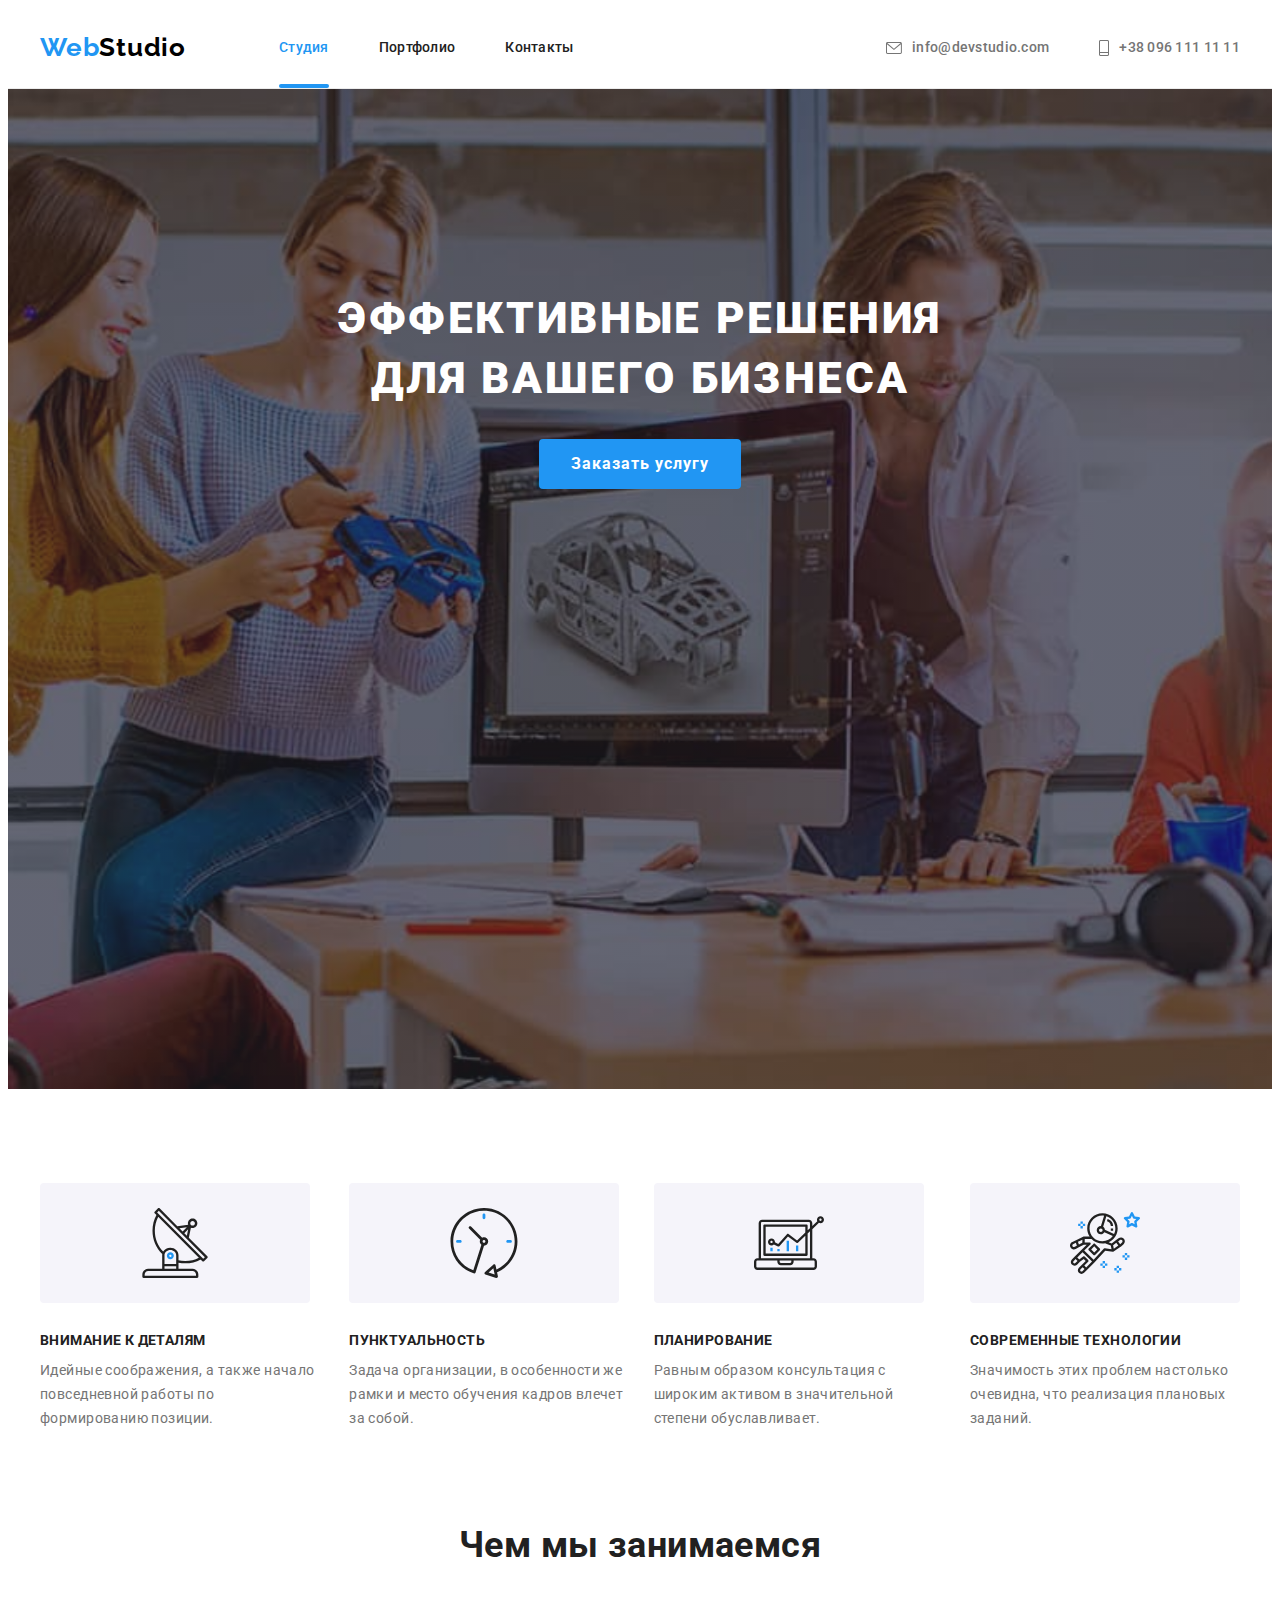
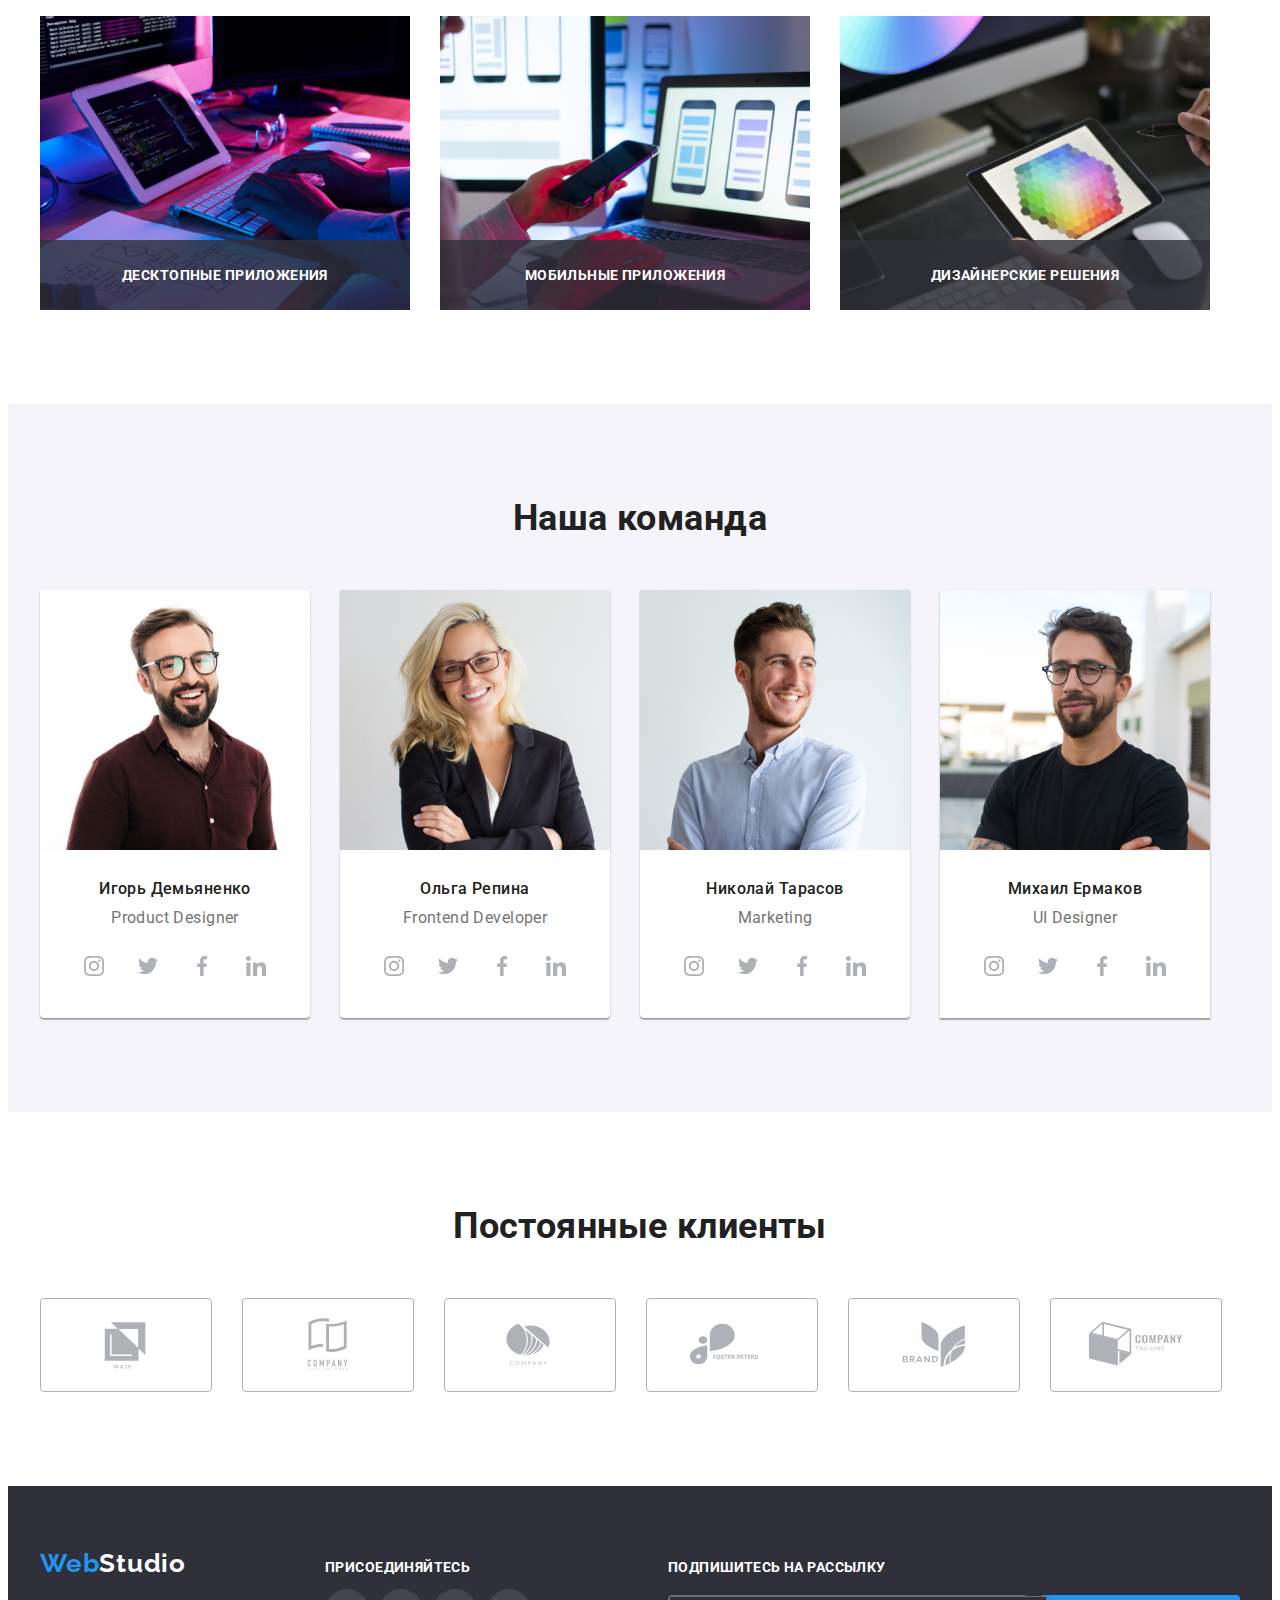
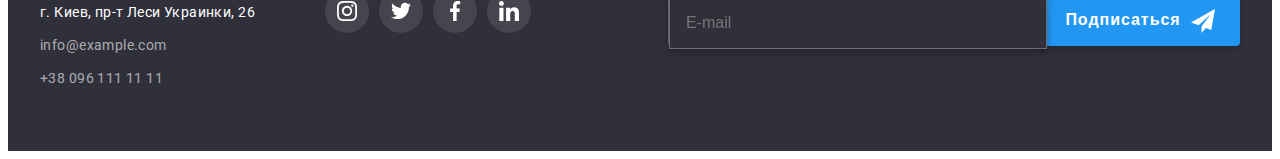
==== commit 2a31b95f: "Замена классов по БЭМ" ====
--- a/index.html
+++ b/index.html
@@ -21,31 +21,33 @@
 <body>
     <!-- Верх навигации -->
 
-    <header class="header-page-nav">
-        <div class="container master-menu-nav">
-            <a class="header-logo" href="./index.html"> <span class="sector-logo">Web</span>Studio</a>
-            <nav class="header-navigation">
-                <ul class="page-header-nav list">
-                    <li class="item">
-                        <a class="header-nav-link-current link" href="./index.html">Студия</a>
-                    </li>
-                    <li class="item">
-                        <a class="header-nav-link link" href="./portfolio.html">Портфолио</a>
-                    </li>
-                    <li class="item"><a class="header-nav-link link" href="#">Контакты</a></li>
+    <header class="header">
+        <div class="container header__menu-nav">
+            <a class="header__logo" href="./index.html"> <span class="logo--blue">Web</span>Studio</a>
+            <nav class="header__navigation">
+                <ul class="header__page-nav list">
+                    <li class="header__item">
+                        <a class="header__link--current link" href="./index.html">Студия</a>
+                    </li>
+                    <li class="header__item">
+                        <a class="header__link link" href="./portfolio.html">Портфолио</a>
+                    </li>
+                    <li class="header__item">
+                        <a class="header__link link" href="#">Контакты</a>
+                    </li>
                 </ul>
             </nav>
-            <ul class="page-header-contacts list">
-                <li class="item">
-                    <a class="page-header-contact link" href="mailto:info@devstudio.com">
-                        <svg class="icon-mail">
+            <ul class="header__contacts-list list">
+                <li class="header__contact-item">
+                    <a class="header__contact-info link" href="mailto:info@devstudio.com">
+                        <svg class="header__icon-mail">
                             <use href="./images/icons.svg#icon-mail"></use>
                         </svg>
                         info@devstudio.com</a>
                 </li>
                 <li class="item">
-                    <a class="page-header-contact link" href="tel:+380961111111">
-                        <svg class="icon-tel">
+                    <a class="header__contact-info link" href="tel:+380961111111">
+                        <svg class="header__icon-tel">
                             <use href="./images/icons.svg#icon-tel"></use>
                         </svg>+38 096 111 11 11</a>
                 </li>
@@ -56,8 +58,8 @@
 
         <section class="page-hero overlay">
             <div class="container">
-                <h1 class="page-hero-title">эффективные решения для вашего бизнеса</h1>
-                <button data-modal-open type="button" class="page-hero-button">Заказать услугу</button>
+                <h1 class="page-hero__title">эффективные решения для вашего бизнеса</h1>
+                <button data-modal-open type="button" class="page-hero__button">Заказать услугу</button>
             </div>
 
         </section>
@@ -65,9 +67,9 @@
         <section class="section">
             <div class="container">
                 <h2 class="visually-hidden">Наши особенности</h2>
-                <ul class="business-qualities-list list">
-                    <li class="business-qualities">
-                        <div class="thumb">
+                <ul class="benefits list">
+                    <li class="benefits__list">
+                        <div class="benefits__thumb">
                             <svg class="icon-antenna" width="70" height="70">
                                 <use href="./images/icons.svg#icon-antenna"></use>
                             </svg>
@@ -78,8 +80,8 @@
                             Идейные соображения, а также начало повседневной работы по формированию позиции.
                         </p>
                     </li>
-                    <li class="business-qualities">
-                        <div class="thumb">
+                    <li class="benefits__list">
+                        <div class="benefits__thumb">
                             <svg class="icon-clock" width="70" height="70">
                                 <use href="./images/icons.svg#icon-clock"></use>
                             </svg>
@@ -89,8 +91,8 @@
                             Задача организации, в особенности же рамки и место обучения кадров влечет за собой.
                         </p>
                     </li>
-                    <li class="business-qualities">
-                        <div class="thumb">
+                    <li class="benefits__list">
+                        <div class="benefits__thumb">
                             <svg class="icon-diagram" width="70" height="70">
                                 <use href="./images/icons.svg#icon-diagram"></use>
                             </svg>
@@ -100,8 +102,8 @@
                             Равным образом консультация с широким активом в значительной степени обуславливает.
                         </p>
                     </li>
-                    <li class="business-qualities">
-                        <div class="thumb">
+                    <li class="benefits__list">
+                        <div class="benefits__thumb">
                             <svg class="icon-astronaut" width="70" height="70">
                                 <use href="./images/icons.svg#icon-astronaut"></use>
                             </svg>
@@ -118,16 +120,16 @@
         <section class="work-section section">
             <div class="container">
                 <h2 class="section-title">Чем мы занимаемся</h2>
-                <ul class="work-list list">
-                    <li class="work-item">
+                <ul class="work-section__list list">
+                    <li class="work-section__item">
                         <img src="./images/1.jpg" alt="Десктопные приложения" width="370" />
                         <p class="job-description">Десктопные приложения</p>
                     </li>
-                    <li class="work-item">
+                    <li class="work-section__item">
                         <img src="./images/2.jpg" alt="Мобильные приложения" width="370" />
                         <p class="job-description">Мобильные приложения</p>
                     </li>
-                    <li class="work-item">
+                    <li class="work-section__item">
                         <img src="./images/3.jpg" alt="Дизайнерские решения" width="370" />
                         <p class="job-description">Дизайнерские решения</p>
                     </li>
@@ -138,8 +140,8 @@
         <section class="company-team section">
             <div class="container">
                 <h2 class="section-title">Наша команда</h2>
-                <ul class="team-list list">
-                    <li class="team-item">
+                <ul class="company-team__list list">
+                    <li class="company-team__item">
                         <img src="./images/a1.jpg" alt=" фото Игорь Демьяненко " width="270" />
                         <div class="team-description icons-socials">
                             <h3 class="full-name">Игорь Демьяненко</h3>
@@ -175,7 +177,7 @@
                                 </li>
                             </ul>
                         </div>
-                    <li class="team-item">
+                    <li class="company-team__item">
                         <img src="./images/a2.jpg" alt=" фото Игорь Демьяненко " width="270" />
                         <div class="team-description icons-socials">
                             <h3 class="full-name">Ольга Репина</h3>
@@ -211,7 +213,7 @@
                                 </li>
                             </ul>
                         </div>
-                    <li class="team-item">
+                    <li class="company-team__item">
                         <img src="./images/a3.jpg" alt=" фото Игорь Демьяненко " width="270" />
                         <div class="team-description icons-socials">
                             <h3 class="full-name">Николай Тарасов</h3>
@@ -247,7 +249,7 @@
                                 </li>
                             </ul>
                         </div>
-                    <li class="team-item">
+                    <li class="company-team__item">
                         <img src="./images/a4.jpg" alt=" фото Игорь Демьяненко " width="270" />
                         <div class="team-description icons-socials">
                             <h3 class="full-name">Михаил Ермаков</h3>
@@ -289,45 +291,45 @@
         <section class="section">
             <div class="container">
                 <h2 class="section-title">Постоянные клиенты</h2>
-                <ul class="regular-customers link list">
-                    <li class="customers-list">
-                        <a class="customers-list-logo" href="" target="_blank" rel="noopener noreferrer">
-                            <svg class="icon-comp" width="106" height="60">
+                <ul class="customers link list">
+                    <li class="customers__list">
+                        <a class="customers__logo" href="" target="_blank" rel="noopener noreferrer">
+                            <svg class="customers__logo--icon-comp" width="106" height="60">
                                 <use href="./images/icons.svg#icon-Logo-6"></use>
                             </svg>
                         </a>
                     </li>
-                    <li class="customers-list">
-                        <a class="customers-list-logo" href="" target="_blank" rel="noopener noreferrer">
-                            <svg class="icon-comp" width="106" height="60">
+                    <li class="customers__list">
+                        <a class="customers__logo" href="" target="_blank" rel="noopener noreferrer">
+                            <svg class="customers__logo--icon-comp" width="106" height="60">
                                 <use href="./images/icons.svg#icon-Logo-1"></use>
                             </svg>
                         </a>
                     </li>
-                    <li class="customers-list">
-                        <a class="customers-list-logo" href="" target="_blank" rel="noopener noreferrer">
-                            <svg class="icon-comp" width="106" height="60">
+                    <li class="customers__list">
+                        <a class="customers__logo" href="" target="_blank" rel="noopener noreferrer">
+                            <svg class="customers__logo--icon-comp" width="106" height="60">
                                 <use href="./images/icons.svg#icon-Logo-2"></use>
                             </svg>
                         </a>
                     </li>
-                    <li class="customers-list">
-                        <a class="customers-list-logo" href="" target="_blank" rel="noopener noreferrer">
-                            <svg class="icon-comp" width="106" height="60">
+                    <li class="customers__list">
+                        <a class="customers__logo" href="" target="_blank" rel="noopener noreferrer">
+                            <svg class="customers__logo--icon-comp" width="106" height="60">
                                 <use href="./images/icons.svg#icon-Logo-3"></use>
                             </svg>
                         </a>
                     </li>
-                    <li class="customers-list">
-                        <a class="customers-list-logo" href="" target="_blank" rel="noopener noreferrer">
-                            <svg class="icon-comp" width="106" height="60">
+                    <li class="customers__list">
+                        <a class="customers__logo" href="" target="_blank" rel="noopener noreferrer">
+                            <svg class="customers__logo--icon-comp" width="106" height="60">
                                 <use href="./images/icons.svg#icon-Logo-4"></use>
                             </svg>
                         </a>
                     </li>
-                    <li class="customers-list">
-                        <a class="customers-list-logo" href="" target="_blank" rel="noopener noreferrer">
-                            <svg class="icon-comp" width="106" height="60">
+                    <li class="customers__list">
+                        <a class="customers__logo" href="" target="_blank" rel="noopener noreferrer">
+                            <svg class="customers__logo--icon-comp" width="106" height="60">
                                 <use href="./images/icons.svg#icon-Logo-5"></use>
                             </svg>
                         </a>
@@ -337,27 +339,27 @@
         </section>
     </main>
     <footer class="footer">
-        <div class="container">
-            <div class="footer-box-contact">
-                <a href="./index.html" class="footer-logo"><span class="sector-logo">Web</span>Studio</a>
+        <div class="container footer__container">
+            <div class="footer__box-contact">
+                <a href="./index.html" class="footer__logo"><span class="logo--blue">Web</span>Studio</a>
                 <address class="address">
                     <ul class="contacts-list list">
-                        <li class="footer-item">
-                            <a class="footer-address link" href="https://bit.ly/3pXMvUd" target="_blank"
+                        <li class="footer__item">
+                            <a class="footer__address link" href="https://bit.ly/3pXMvUd" target="_blank"
                                 rel="noopener noreferrer">г. Киев, пр-т Леси Украинки, 26</a>
                         </li>
-                        <li class="footer-item">
-                            <a class="footer-contact mail link" href="mailto:info@devstudio.com">info@example.com</a>
+                        <li class="footer__item">
+                            <a class="footer__contact mail link" href="mailto:info@devstudio.com">info@example.com</a>
                         </li>
-                        <li class="footer-item">
-                            <a class="footer-contact phone link" href="tel:+380961111111">+38 096 111 11 11</a>
+                        <li class="footer__item">
+                            <a class="footer__contact phone link" href="tel:+380961111111">+38 096 111 11 11</a>
                         </li>
                     </ul>
                 </address>
             </div>
-            <div class="footer-box-social">
-                <p class="footer-slogan">присоединяйтесь</p>
-                <ul class="footer-icon-list link">
+            <div class="footer__box-social">
+                <p class="footer__slogan">присоединяйтесь</p>
+                <ul class="footer__icon-list link">
                     <li class="icon-panel">
                         <a class="footer-panel-logo list" href="" target="_blank" rel="noopener noreferrer">
                             <svg class="icon-instagram" width="20" height="20">
@@ -388,13 +390,14 @@
                     </li>
                 </ul>
             </div>
-            <div class="form">
-                <p class="footer-slogan">Подпишитесь на рассылку</p>
-                <form class="form-join-window">
-                    <label class="form-label">
-                        <input class="form-input" type="email" name="mail" placeholder="E-mail" autocomplete="off">
+            <div class="footer__form">
+                <p class="footer__slogan">Подпишитесь на рассылку</p>
+                <form class="footer__form--window">
+                    <label class="footer__label">
+                        <input class="footer__input" type="email" name="mail" placeholder="E-mail" autocomplete="off"
+                            required>
                     </label>
-                    <button type="submit" class="form-footer-btn"> <span class="btn-text">Подписаться</span>
+                    <button type="submit" class="footer__button"> <span class="footer__btn-text">Подписаться</span>
                         <svg class="icon-send" width="24" height="24">
                             <use href="./images/icons.svg#icon-send"></use>
                         </svg>
@@ -412,33 +415,33 @@
                 </svg>
             </button>
 
-            <form class="modal-form">
+            <form class="modal__form">
                 <b class="topic">Оставьте свои данные, мы вам перезвоним</b>
-                <div class="modal-form-contact" role="group">
-                    <label for="name" class="modal-form-label">Имя</label>
+                <div class="modal__form-contact" role="group">
+                    <label for="name" class="modal__form-label">Имя</label>
                     <input class="field-contact" type="text" name="name" id="name" autocomplete="off" placeholder=" "
                         autofocus required>
                     <svg class="icon-name" width="18" height="18">
                         <use href="./images/icons.svg#icon-name"></use>
                     </svg>
                 </div>
-                <div class="modal-form-contact">
-                    <label for="tel" class="modal-form-label">Телефон</label>
+                <div class="modal__form-contact">
+                    <label for="tel" class="modal__form-label">Телефон</label>
                     <input class="field-contact" type="tel" name="tel" id="tel" autocomplete="off" required>
                     <svg class="icon-name" width="18" height="18">
                         <use href="./images/icons.svg#icon-phone"></use>
                     </svg>
                 </div>
-                <div class="modal-form-contact">
-                    <label for="mail" class="modal-form-label">Почта</label>
+                <div class="modal__form-contact">
+                    <label for="mail" class="modal__form-label">Почта</label>
                     <input class="field-contact" type="email" name="mail" id="mail" autocomplete="off" required>
                     <svg class="icon-name" width="18" height="18">
                         <use href="./images/icons.svg#icon-cover"></use>
                     </svg>
                 </div>
                 <div class="comments">
-                    <label class="coment-label" for="comment">Комментарий</label>
-                    <textarea class="comment" name="comment" id="comment" rows="10"
+                    <label class="coments__label" for="comment">Комментарий</label>
+                    <textarea class="comments__text" name="comment" id="comment" rows="10"
                         placeholder="Спасибо за замечания - у меня просто визуальное восприятие, и конспекты с видео я вычитываю и пересматриваю по несколько раз - и нужно понять, а не просто сдать ДЗ))) - так что спасибо за подробности"></textarea>
                 </div>
                 <div class="policy">
@@ -446,7 +449,7 @@
                     <label for="contract">Соглашаюсь с рассылкой и принимаю
                         <a class="terms" href="#">Условия договора</a></label>
                 </div>
-                <button class="accept-btn" type="submit">Отправить</button>
+                <button class="modal__accept-btn" type="submit">Отправить</button>
             </form>
         </div>
     </div>
--- a/css/styles.css
+++ b/css/styles.css
@@ -75,15 +75,15 @@
 
 /* All navigation */
 
-.header-page-nav {
+.header {
   border-bottom: solid 1px var(--head-border-line);
 }
-.master-menu-nav {
+.header__menu-nav {
   display: flex;
   align-items: center;
 }
 
-.header-logo {
+.header__logo {
   color: var(--logo-color-sec);
   display: inline-block;
   text-decoration-line: none;
@@ -95,15 +95,15 @@
   margin-top: 24px;
   margin-bottom: 25px;
 }
-.sector-logo {
+.logo--blue {
   color: var(--accent-color);
 }
 
-.header-navigation {
+.header__navigation {
   margin-left: 93px;
 }
 
-.page-header-nav {
+.header__page-nav {
   color: var(--secondary-text-color);
   display: flex;
   list-style: none;
@@ -112,15 +112,15 @@
   letter-spacing: 0.02em;
 }
 
-.page-header-nav .item {
+.header__page-nav .header__item {
   margin-right: 50px;
 }
 
-.page-header-nav .item:last-child {
+.header__page-nav .header__item:last-child {
   margin-right: 0px;
 }
 
-.header-nav-link {
+.header__link {
   color: var(--secondary-text-color);
   display: block;
   padding-top: 32px;
@@ -131,24 +131,24 @@
   transition-timing-function: var(--cubic-animation);
 }
 
-.header-nav-link-current {
+.header__link--current {
   color: var(--accent-color);
   display: block;
   padding-top: 32px;
   padding-bottom: 32px;
 }
 
-.header-nav-link:hover,
-.header-nav-link:focus {
+.header__link:hover,
+.header__link:focus {
   color: var(--accent-color);
 }
 
-.page-header-contacts {
+.header__contacts-list {
   display: flex;
   margin-left: auto;
 }
 
-.page-header-contact {
+.header__contact-info {
   color: var(--primery-text-color);
   display: flex;
   align-items: center;
@@ -164,15 +164,15 @@
   transition-timing-function: var(--cubic-animation);
 }
 
-.page-header-contacts .item {
+.header__contacts-list .header__contact-item {
   margin-right: 50px;
 }
-.page-header-contacts .item:last-child {
+.header__contacts-list .header__contact-item:last-child {
   margin-right: 0px;
 }
 
-.page-header-contact:hover,
-.page-header-contact:focus {
+.header__contact-info:hover,
+.header__contact-info:focus {
   color: var(--accent-color);
 }
 
@@ -180,13 +180,12 @@
 
 .page-hero {
   background-color: var(--footer-bgr-color);
-
   text-align: center;
   padding-top: 200px;
   padding-bottom: 200px;
 }
 
-.page-hero-title {
+.page-hero__title {
   color: var(--head-text-color);
   font-size: 44px;
   font-weight: 900;
@@ -198,7 +197,7 @@
   margin: 0 auto;
 }
 
-.page-hero-button {
+.page-hero__button {
   color: var(--head-text-color);
   background-color: var(--accent-color);
   font-size: 16px;
@@ -219,8 +218,8 @@
   transition-timing-function: var(--cubic-animation);
 }
 
-.page-hero-button:hover,
-.page-hero-button:focus {
+.page-hero__button:hover,
+.page-hero__button:focus {
   background-color: var(--hover-btn-color);
 }
 
@@ -245,17 +244,17 @@
   margin-bottom: 50px;
 }
 
-.business-qualities-list {
-  display: flex;
-}
-
-.business-qualities {
+.benefits {
+  display: flex;
+}
+
+.benefits__list {
   margin-right: 30px;
   text-align: left;
   flex-basis: calc((100%-90px) / 4);
 }
 
-.business-qualities:last-child {
+.benefits__list:last-child {
   margin-right: 0px;
 }
 
@@ -275,13 +274,13 @@
   padding-bottom: 94px;
 }
 
-.work-list {
-  display: flex;
-}
-.work-item {
+.work-section__list {
+  display: flex;
+}
+.work-section__item {
   flex-basis: calc((100%-60px) / 3);
 }
-.work-item:not(:last-child) {
+.work-section__item:not(:last-child) {
   margin-right: 30px;
 }
 
@@ -289,16 +288,16 @@
   background-color: var(--secondary-bgr-color);
 }
 
-.team-list {
-  display: flex;
-}
-
-.team-item {
+.company-team__list {
+  display: flex;
+}
+
+.company-team__item {
   background-color: var(--head-text-color);
   max-width: 270px;
 }
 
-.team-item:not(:last-child) {
+.company-team__item:not(:last-child) {
   margin-right: 30px;
   flex-basis: calc((100%-90px) / 4);
   border-bottom-left-radius: 4px;
@@ -365,14 +364,14 @@
     0px 2px 2px rgba(0, 0, 0, 0.12);
 }
 
-.project-list {
+.project {
   display: flex;
   flex-wrap: wrap;
   margin-right: -30px;
   margin-bottom: -30px;
 }
 
-.project-card {
+.project__card {
   margin-right: 30px;
   margin-bottom: 30px;
   flex-basis: calc(100% / 3-30px);
@@ -409,7 +408,7 @@
   padding-top: 60px;
   padding-bottom: 60px;
 }
-.footer-logo {
+.footer__logo {
   color: var(--head-text-color);
   font-family: Raleway, sans-serif;
   font-weight: 700;
@@ -419,14 +418,14 @@
   text-decoration: none;
 }
 
-.footer-item {
+.footer__item {
   display: block;
 }
-.footer-item:not(:last-child) {
+.footer__item:not(:last-child) {
   margin-bottom: 9px;
 }
 
-.footer-address {
+.footer__address {
   color: var(--head-text-color);
   margin-top: 20px;
   line-height: 1.71;
@@ -434,11 +433,11 @@
   transition-duration: 250ms;
   transition-timing-function: var(--cubic-animation);
 }
-.footer-address:hover,
-.footer-address:focus {
+.footer__address:hover,
+.footer__address:focus {
   color: var(--accent-color);
 }
-.footer-contact {
+.footer__contact {
   color: var(--address-color);
   line-height: 1.71;
   transition-property: color;
@@ -446,8 +445,8 @@
   transition-timing-function: var(--cubic-animation);
 }
 
-.footer-contact:hover,
-.footer-contact:focus {
+.footer__contact:hover,
+.footer__contact:focus {
   color: var(--accent-color);
 }
 
@@ -466,28 +465,28 @@
 }
 
 /* ==========mail and tel icons========== */
-.icon-mail {
+.header__icon-mail {
   width: 16px;
   height: 12px;
   margin-right: 10px;
   fill: currentColor;
 }
 
-.icon-tel {
+.header__icon-tel {
   width: 10px;
   height: 16px;
   margin-right: 10px;
   fill: currentColor;
 }
 
-.icon:hover,
-.icon:focus {
+.header__icon:hover,
+.header__icon:focus {
   fill: var(--accent-color);
 }
 
 /* ==========Стилізація особливостей========== */
 
-.thumb {
+.benefits__thumb {
   width: 270px;
   height: 120px;
   background-color: var(--secondary-bgr-color);
@@ -531,19 +530,19 @@
   color: var(--head-text-color);
 }
 
-.team-item {
+.company-team__item {
   box-shadow: 0px 1px 3px rgba(0, 0, 0, 0.12), 0px 1px 1px rgba(0, 0, 0, 0.14),
     0px 2px 1px rgba(0, 0, 0, 0.2);
 }
 
 /* =========Regular customers list========== */
 
-.regular-customers {
+.customers {
   display: flex;
   gap: 30px;
 }
 
-.customers-list-logo {
+.customers__logo {
   display: flex;
   justify-content: center;
   align-items: center;
@@ -558,45 +557,45 @@
   transition-timing-function: var(--cubic-animation);
 }
 
-.icon-comp {
+.customers__logo--icon-comp {
   fill: currentColor;
 }
 
-.customers-list-logo:hover,
-.customers-list-logo:focus {
+.customers__logo:hover,
+.customers__logo:focus {
   color: var(--accent-color);
   border-color: var(--accent-color);
 }
 
 /* ==========Portfolio page */
 
-.card-link {
+.project__card--link {
   display: block;
   color: inherit;
 }
 
-.card-link:hover,
-.card-link:focus {
+.project__card--link:hover,
+.project__card--link:focus {
   box-shadow: 0px 1px 1px rgba(0, 0, 0, 0.12), 0px 4px 4px rgba(0, 0, 0, 0.06),
     1px 4px 6px rgba(0, 0, 0, 0.16);
 }
 
 /* ==========Footer slogan with icons */
 
-.footer .container {
+.footer__container {
   display: flex;
   align-items: baseline;
 }
 
-.footer-box-contact {
+.footer__box-contact {
   margin-right: 70px;
 }
 
-.footer-box-social {
+.footer__box-social {
   margin-right: auto;
 }
 
-.footer-icon-list {
+.footer__icon-list {
   display: flex;
   list-style: none;
   justify-content: center;
@@ -604,7 +603,7 @@
   padding-left: 0;
 }
 
-.footer-slogan {
+.footer__slogan {
   color: var(--head-text-color);
   font-weight: 700;
   line-height: 1.14;
@@ -635,11 +634,11 @@
 
 /* ==========Задали синюю полосу в навигации по страницам========== */
 
-.header-nav-link-current {
+.header__link--current {
   position: relative;
 }
 
-.header-nav-link-current::after {
+.header__link--current::after {
   position: absolute;
   content: '';
   bottom: 0;
@@ -718,7 +717,7 @@
 
 /* ==========Подпись под работами========== */
 
-.work-item {
+.work-section__item {
   position: relative;
 }
 
@@ -741,7 +740,7 @@
 
 /* ===========Наши проекты============= */
 
-.project-card-window {
+.project__card--window {
   position: relative;
   overflow: hidden;
 }
@@ -757,7 +756,7 @@
   transition: transform 250ms var(--cubic-animation);
 }
 
-.window-text {
+.window-overlay__text {
   font-weight: 400;
   font-size: 18px;
   line-height: 1.56;
@@ -765,8 +764,8 @@
   padding: 63px 24px;
 }
 
-.card-link:hover .window-overlay,
-.card-link:focus .window-overlay {
+.project__card--link:hover .window-overlay,
+.project__card--link:focus .window-overlay {
   transform: translateY(0);
   opacity: 1;
 }
@@ -774,11 +773,7 @@
 /* ==========HW06========== */
 /* ==========Footer input========== */
 
-.form {
-  width: 570px;
-}
-
-.form-join-window {
+.footer__form--window {
   display: flex;
   /* flex-direction: row;
   justify-content: space-between;
@@ -786,7 +781,7 @@
   margin-top: 20px;
 }
 
-.form-label {
+.footer__label {
   min-width: 358px;
 
   border: 1px solid rgba(255, 255, 255, 0.3);
@@ -794,7 +789,7 @@
   border-radius: 4px;
 }
 
-.form-input {
+.footer__input {
   width: 100%;
   height: 100%;
   background-color: var(--footer-bgr-color);
@@ -808,7 +803,7 @@
   border: 1px solid rgba(255, 255, 255, 0.3);
 }
 
-.form-footer-btn {
+.footer__button {
   display: flex;
   align-items: center;
   justify-content: center;
@@ -824,7 +819,7 @@
   gap: 10px;
 }
 
-.btn-text {
+.footer__btn-text {
   display: flex;
   font-weight: 700;
   font-size: 16px;
@@ -849,7 +844,7 @@
   color: var(--secondary-text-color);
 }
 
-.modal-form-contact {
+.modal__form-contact {
   position: relative;
   display: flex;
   flex-direction: column;
@@ -858,7 +853,7 @@
   transition: border-color 250ms var(--cubic-animation);
 }
 
-.modal-form-label {
+.modal__form-label {
   font-weight: 400;
   font-size: 12px;
   line-height: 1.17;
@@ -882,8 +877,8 @@
   outline: var(--accent-color);
 }
 
-.modal-form-contact:focus-within .field-contact,
-.modal-form-contact:hover .field-contact {
+.modal__form-contact:focus-within .field-contact,
+.modal__form-contact:hover .field-contact {
   border: 1px solid var(--accent-color);
 }
 
@@ -909,14 +904,15 @@
   margin-top: 10px;
 }
 
-.comment {
+.comments__text {
   height: 120px;
   resize: none;
   padding: 12px 16px;
   outline: currentColor;
 }
 
-.comments:focus-within .comment {
+.comments:focus-within .comments__text,
+.comments:hover .comments__text {
   border: 1px solid var(--accent-color);
 }
 
@@ -945,7 +941,7 @@
   color: var(--accent-color);
 }
 
-.accept-btn {
+.modal__accept-btn {
   display: flex;
   min-width: 200px;
   background: var(--head-button-bgr-color);
@@ -965,8 +961,8 @@
   cursor: pointer;
 }
 
-.accept-btn:hover,
-.accept-btn:focus {
+.modal__accept-btn:hover,
+.modal__accept-btn:focus {
   background: var(--hover-btn-color);
   box-shadow: 0px 4px 4px rgba(0, 0, 0, 0.15);
 }
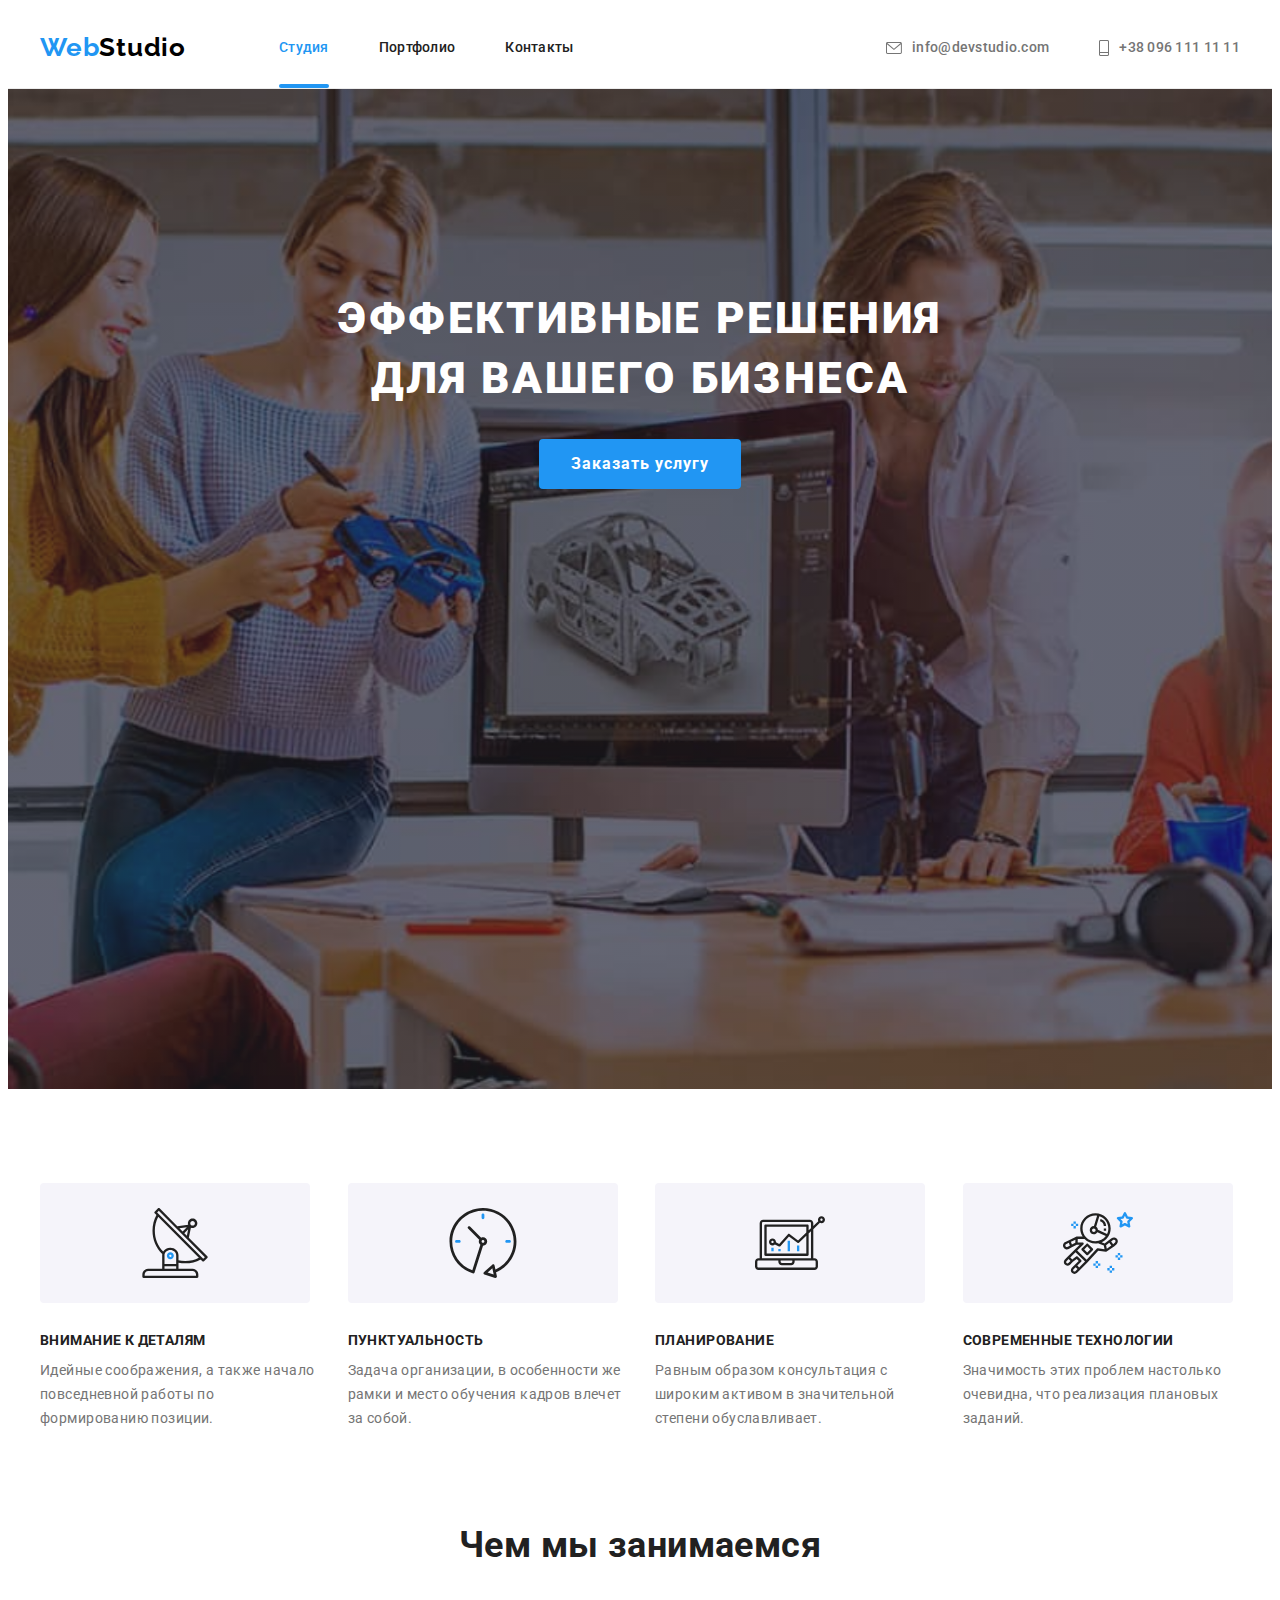
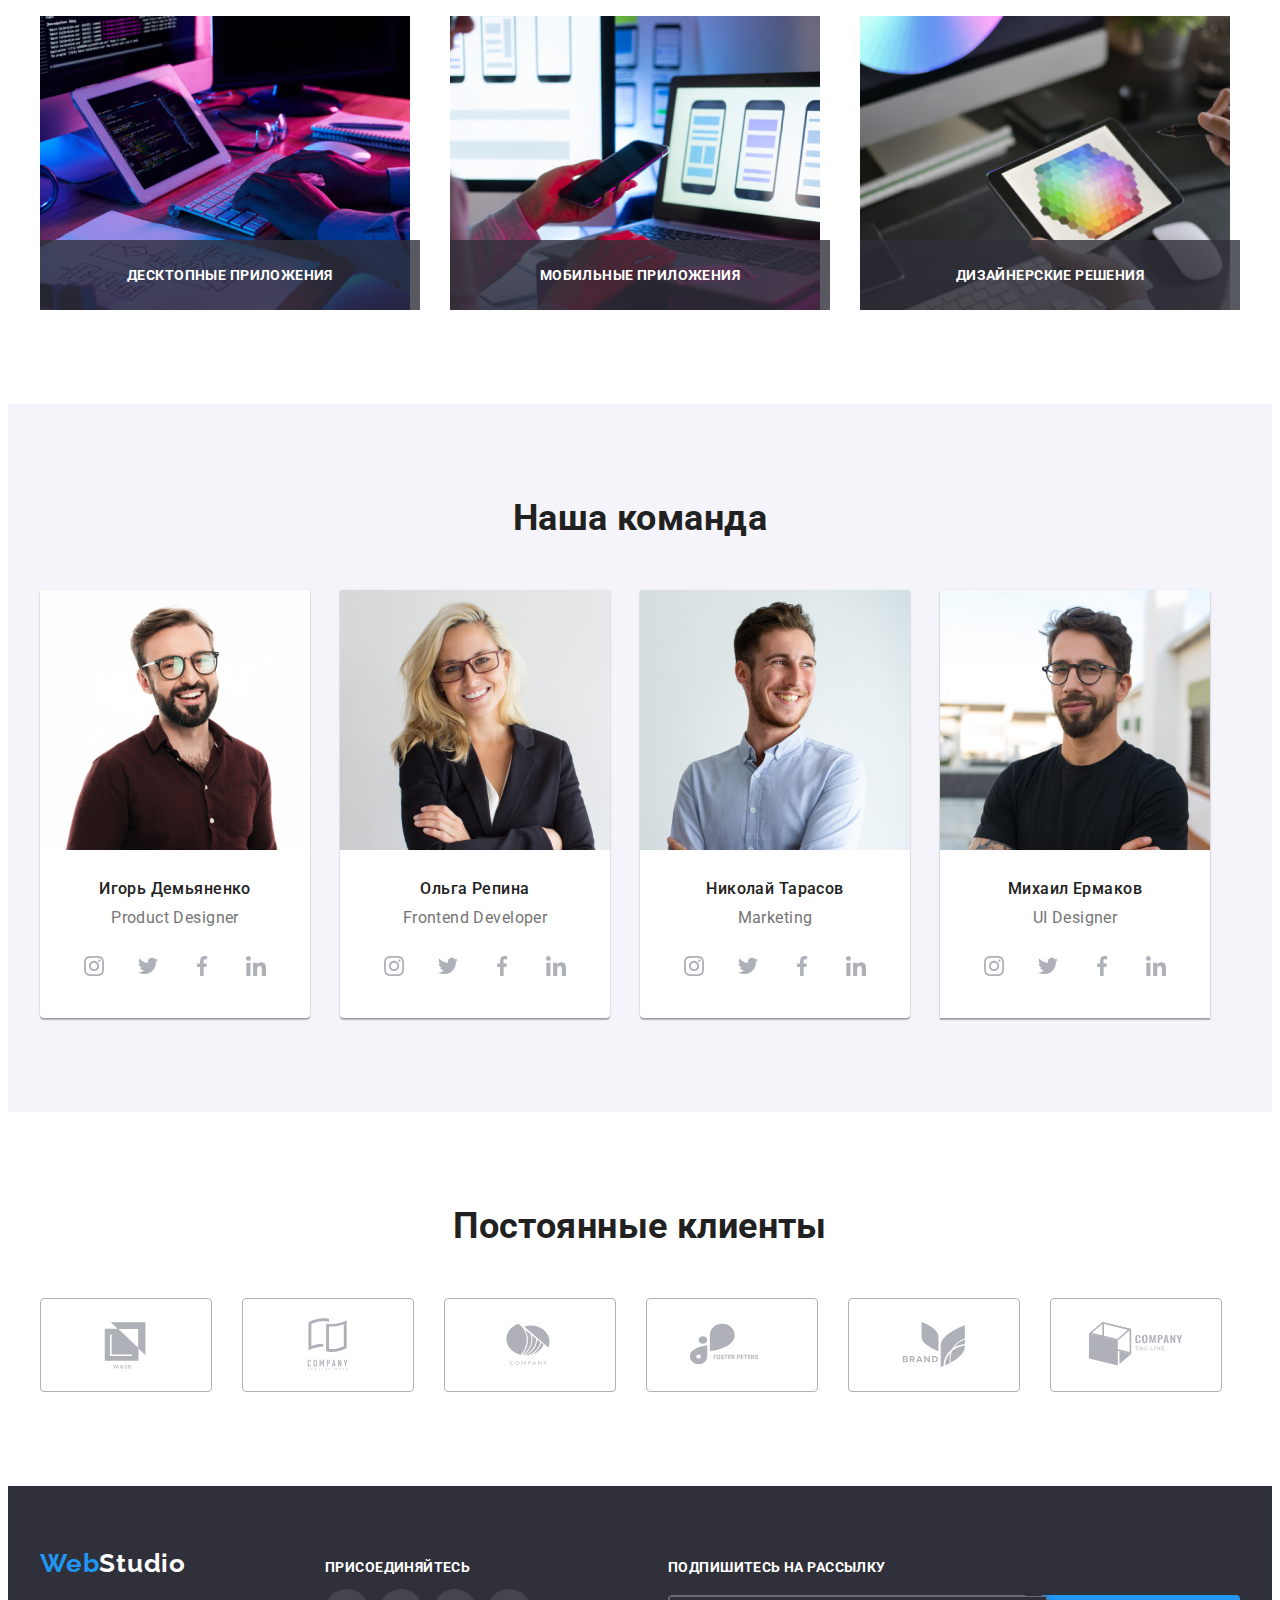
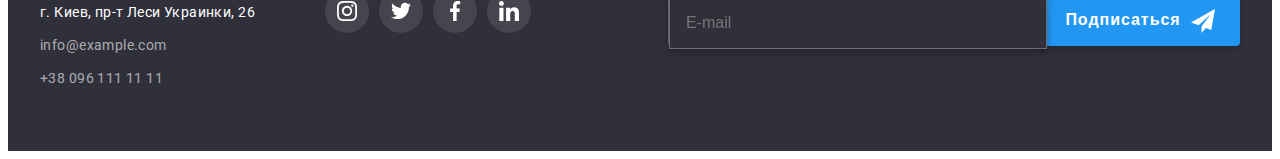
==== commit 4f3fda7f: "BEM and SASS refactoring" ====
--- a/index.html
+++ b/index.html
@@ -1,5 +1,5 @@
 <!DOCTYPE html>
-<html lang="en">
+<html lang="ru">
 
 <head>
     <meta charset="UTF-8" />
@@ -15,7 +15,8 @@
         href="https://fonts.googleapis.com/css2?family=Raleway:wght@700&family=Roboto:wght@400;500;700;900&display=swap"
         rel="stylesheet" />
     <!-- My style list -->
-    <link rel="stylesheet" href="./css/styles.css" />
+    <link rel="stylesheet" href="./css/main.min.css" />
+    <!-- <link rel="stylesheet" href="./css/styles.css" /> -->
 </head>
 
 <body>
--- a/css/main.min.css
+++ b/css/main.min.css
@@ -0,0 +1 @@
+:root{--primery-bgr-color: #ffffff;--secondary-bgr-color: #f5f4fa;--footer-bgr-color: #2f303a;--primery-text-color: #757575;--secondary-text-color: #212121;--accent-color: #2196f3;--head-text-color: #ffffff;--head-button-bgr-color: #2196f3;--address-color: rgba(255, 255, 255, 0.6);--logo-color-sec: #000000;--hover-btn-color: #188ce8;--border-color: #eeeeee;--head-border-line: #ececec;--social-icons-color: #afb1b8;--social-bgc: rgba(255, 255, 255, 0.1);--cubic-animation: cubic-bezier(0.4, 0, 0.2, 1);--modal-bgc: rgba(0, 0, 0, 0.2)}.visually-hidden{position:absolute;width:1px;height:1px;margin:-1px;border:0;padding:0;white-space:nowrap;-webkit-clip-path:inset(100%);clip-path:inset(100%);clip:rect(0 0 0 0);overflow:hidden}body{background-color:var(--primery-bgr-color);color:var(--primery-text-color);font-family:"Roboto",sans-serif;font-size:14px;letter-spacing:.03em}h1,h2,h3,h4,h5,h6,p{margin:0px}img{display:block;max-width:100%;height:auto}address{font-style:normal;text-decoration:none;margin-top:20px}.list{list-style:none;padding-left:0;margin:0;text-decoration:none}.link{text-decoration:none}.section{padding-top:94px;padding-bottom:94px}.container{width:1200px;padding-left:15px;padding-right:15px;margin:0 auto}.header{border-bottom:solid 1px var(--head-border-line)}.header__menu-nav{display:-webkit-box;display:-ms-flexbox;display:flex;-webkit-box-align:center;-ms-flex-align:center;align-items:center}.header__logo{color:var(--logo-color-sec);display:inline-block;-webkit-text-decoration-line:none;text-decoration-line:none;font-family:Raleway,sans-serif;font-weight:700;font-size:26px;line-height:1.2;letter-spacing:.03em;margin-top:24px;margin-bottom:25px}.logo--blue{color:var(--accent-color)}.header__navigation{margin-left:93px}.header__page-nav{color:var(--secondary-text-color);display:-webkit-box;display:-ms-flexbox;display:flex;list-style:none;font-weight:500;line-height:1.14;letter-spacing:.02em}.header__page-nav .header__item{margin-right:50px}.header__page-nav .header__item:last-child{margin-right:0px}.header__link{color:var(--secondary-text-color);display:block;padding-top:32px;padding-bottom:32px;font-size:14px;-webkit-transition-property:color;transition-property:color;-webkit-transition-duration:250ms;transition-duration:250ms;-webkit-transition-timing-function:var(--cubic-animation);transition-timing-function:var(--cubic-animation)}.header__link:hover,.header__link:focus{color:var(--accent-color)}.header__link--current{color:var(--accent-color);display:block;padding-top:32px;padding-bottom:32px}.header__contacts-list{display:-webkit-box;display:-ms-flexbox;display:flex;margin-left:auto}.header__contact-info{color:var(--primery-text-color);display:-webkit-box;display:-ms-flexbox;display:flex;-webkit-box-align:center;-ms-flex-align:center;align-items:center;padding-top:32px;padding-bottom:32px;-webkit-text-decoration-line:none;text-decoration-line:none;list-style:none;font-weight:500;line-height:1.14;letter-spacing:.02em;-webkit-transition-property:color;transition-property:color;-webkit-transition-duration:250ms;transition-duration:250ms;-webkit-transition-timing-function:var(--cubic-animation);transition-timing-function:var(--cubic-animation)}.header__contact-info:hover,.header__contact-info:focus{color:var(--accent-color)}.header__contacts-list .header__contact-item{margin-right:50px}.header__contacts-list .header__contact-item:last-child{margin-right:0px}.header__link--current{position:relative}.header__link--current::after{position:absolute;content:"";bottom:0;display:block;background-color:var(--head-button-bgr-color);width:100%;height:4px;border-radius:2px}.backdrop{position:fixed;top:0;left:0;width:100%;height:100%;background-color:var(--modal-bgc);opacity:1;-webkit-transition-property:opacity;transition-property:opacity;-webkit-transition-duration:250ms;transition-duration:250ms;-webkit-transition-timing-function:var(--cubic-animation);transition-timing-function:var(--cubic-animation)}.backdrop.is-hidden{opacity:0;pointer-events:none;-webkit-transition-property:opacity;transition-property:opacity;-webkit-transition-duration:250ms;transition-duration:250ms;-webkit-transition-timing-function:var(--cubic-animation);transition-timing-function:var(--cubic-animation)}.modal{position:absolute;top:50%;left:50%;-webkit-transform:translate(-50%, -50%);transform:translate(-50%, -50%);background-color:var(--primery-bgr-color);width:528px;height:581px;-webkit-box-shadow:0px 1px 3px rgba(0,0,0,.12),0px 1px 1px rgba(0,0,0,.14),0px 2px 1px rgba(0,0,0,.2);box-shadow:0px 1px 3px rgba(0,0,0,.12),0px 1px 1px rgba(0,0,0,.14),0px 2px 1px rgba(0,0,0,.2);border-radius:4px;padding:40px}.btn-close{position:absolute;right:0;top:0;width:30px;height:30px;margin-top:8px;margin-right:8px;border-radius:50%;border:1px solid rgba(0,0,0,.1);background-color:var(--primery-bgr-color);-webkit-transition-property:color,border-color;transition-property:color,border-color;-webkit-transition-duration:250ms;transition-duration:250ms;-webkit-transition-timing-function:var(--cubic-animation);transition-timing-function:var(--cubic-animation);cursor:pointer}.icon-close{display:-webkit-box;display:-ms-flexbox;display:flex;-webkit-box-pack:center;-ms-flex-pack:center;justify-content:center;-webkit-box-align:center;-ms-flex-align:center;align-items:center;fill:currentColor}.btn-close:hover{color:var(--accent-color);border-color:var(--accent-color)}.topic{display:-webkit-box;display:-ms-flexbox;display:flex;-webkit-box-pack:center;-ms-flex-pack:center;justify-content:center;font-weight:700;font-size:20px;line-height:1.15;text-align:center;color:var(--secondary-text-color)}.modal__form-contact{position:relative;display:-webkit-box;display:-ms-flexbox;display:flex;-webkit-box-orient:vertical;-webkit-box-direction:normal;-ms-flex-direction:column;flex-direction:column;-webkit-box-pack:center;-ms-flex-pack:center;justify-content:center;margin-top:10px;-webkit-transition:border-color 250ms var(--cubic-animation);transition:border-color 250ms var(--cubic-animation)}.modal__form-label{font-weight:400;font-size:12px;line-height:1.17;letter-spacing:.01em;color:var(--primery-text-color);margin-bottom:4px}.field-contact{width:448px;height:40px;border:1px solid rgba(33,33,33,.2);border-radius:4px;cursor:pointer;padding-left:42px;outline:currentColor;-webkit-transition:border-color 250ms var(--cubic-animation);transition:border-color 250ms var(--cubic-animation)}.field-contact:focus{outline:var(--accent-color)}.modal__form-contact:focus-within .field-contact,.modal__form-contact:hover .field-contact{border:1px solid var(--accent-color)}.icon-name{position:absolute;top:65%;left:15px;-webkit-transform:translateY(-50%);transform:translateY(-50%);display:inline-block;fill:var(--secondary-text-color);-webkit-transition:fill 250ms var(--cubic-animation);transition:fill 250ms var(--cubic-animation)}.field-contact:focus~.icon-name,.field-contact:hover~.icon-name{fill:var(--accent-color)}.comments{display:-webkit-box;display:-ms-flexbox;display:flex;-webkit-box-orient:vertical;-webkit-box-direction:normal;-ms-flex-direction:column;flex-direction:column;-webkit-box-pack:center;-ms-flex-pack:center;justify-content:center;margin-top:10px}.comments__text{height:120px;resize:none;padding:12px 16px;outline:currentColor}.comments:focus-within .comments__text,.comments:hover .comments__text{border:1px solid var(--accent-color)}.coment-label{font-weight:400;font-size:12px;line-height:1.17;letter-spacing:.01em;color:var(--primery-text-color);margin-bottom:4px}.policy{display:-webkit-box;display:-ms-flexbox;display:flex;-webkit-box-pack:space-evenly;-ms-flex-pack:space-evenly;justify-content:space-evenly;margin-top:20px;margin-bottom:30px;cursor:pointer}.checkbox{cursor:pointer}.terms{color:var(--accent-color)}.modal__accept-btn{display:-webkit-box;display:-ms-flexbox;display:flex;min-width:200px;background:var(--head-button-bgr-color);-webkit-box-shadow:0px 4px 4px rgba(0,0,0,.15);box-shadow:0px 4px 4px rgba(0,0,0,.15);border-radius:4px;border:none;padding:10px 55px 10px 56px;-webkit-box-align:center;-ms-flex-align:center;align-items:center;-webkit-box-pack:center;-ms-flex-pack:center;justify-content:center;margin:0 auto;font-weight:700;font-size:16px;line-height:1.88;letter-spacing:.06em;color:var(--head-text-color);-webkit-transition:background-color 250ms var(--cubic-animation);transition:background-color 250ms var(--cubic-animation);cursor:pointer}.modal__accept-btn:hover,.modal__accept-btn:focus{background:var(--hover-btn-color);-webkit-box-shadow:0px 4px 4px rgba(0,0,0,.15);box-shadow:0px 4px 4px rgba(0,0,0,.15)}.button-list{margin-bottom:50px;display:-webkit-box;display:-ms-flexbox;display:flex;-webkit-box-pack:center;-ms-flex-pack:center;justify-content:center}.button-list>.btn:not(:last-child){margin-right:8px}.filter-button{background-color:var(--secondary-bgr-color);font-family:inherit;font-weight:500;font-size:16px;line-height:1.63;letter-spacing:.03em;cursor:pointer;padding:6px 22px;border-radius:4px;border:none;-webkit-box-shadow:0px 3px 1px rgba(0,0,0,.1),0px 1px 2px rgba(0,0,0,.08),0px 2px 2px rgba(0,0,0,.12);box-shadow:0px 3px 1px rgba(0,0,0,.1),0px 1px 2px rgba(0,0,0,.08),0px 2px 2px rgba(0,0,0,.12);-webkit-transition-property:color,background-color,-webkit-box-shadow;transition-property:color,background-color,-webkit-box-shadow;transition-property:color,background-color,box-shadow;transition-property:color,background-color,box-shadow,-webkit-box-shadow;-webkit-transition-duration:250ms;transition-duration:250ms;-webkit-transition-timing-function:var(--cubic-animation);transition-timing-function:var(--cubic-animation)}.filter-button:hover,.filter-button:focus{color:var(--head-text-color);background-color:var(--accent-color);-webkit-box-shadow:0px 3px 1px rgba(0,0,0,.1),0px 1px 2px rgba(0,0,0,.08),0px 2px 2px rgba(0,0,0,.12);box-shadow:0px 3px 1px rgba(0,0,0,.1),0px 1px 2px rgba(0,0,0,.08),0px 2px 2px rgba(0,0,0,.12)}.filter-button :not(:last-child){margin-right:22px}.project{display:-webkit-box;display:-ms-flexbox;display:flex;-ms-flex-wrap:wrap;flex-wrap:wrap;margin-right:-30px;margin-bottom:-30px}.project__card{margin-right:30px;margin-bottom:30px;-ms-flex-preferred-size:calc(33.3333333333% - 30px);flex-basis:calc(33.3333333333% - 30px)}.project-title{color:var(--secondary-text-color);background-color:var(--head-text-color);font-size:18px;line-height:2;letter-spacing:.06em;margin-bottom:4px}.project-card-description{padding-left:24px;padding-right:24px;padding-top:20px;padding-bottom:20px;border:solid 1px var(--border-color);border-top:none}.project-description{font-size:16px;line-height:1.87;background-color:var(--head-text-color)}.page-hero{background-color:var(--footer-bgr-color);text-align:center;padding-top:200px;padding-bottom:200px}.page-hero__title{color:var(--head-text-color);font-size:44px;font-weight:900;line-height:1.36;letter-spacing:.06em;text-align:center;text-transform:uppercase;width:696px;margin:0 auto}.page-hero__button{color:var(--head-text-color);background-color:var(--accent-color);font-size:16px;font-weight:700;line-height:1.88;font-family:inherit;cursor:pointer;letter-spacing:.06em;display:inline-block;min-width:200px;padding:10px 32px;text-align:center;border-radius:4px;border:none;margin-top:30px;-webkit-transition-property:color,background-color;transition-property:color,background-color;-webkit-transition-duration:250ms;transition-duration:250ms;-webkit-transition-timing-function:var(--cubic-animation);transition-timing-function:var(--cubic-animation)}.page-hero__button:hover,.page-hero__button:focus{background-color:var(--hover-btn-color)}.section-title{color:var(--secondary-text-color);font-size:36px;line-height:1.16;text-align:center;margin-bottom:50px}.benefits{display:-webkit-box;display:-ms-flexbox;display:flex}.benefits__list{margin-right:30px;text-align:left;-ms-flex-preferred-size:calc((100% - 90px)/4);flex-basis:calc((100% - 90px)/4)}.benefits__list:last-child{margin-right:0px}.benefits__thumb{width:270px;height:120px;background-color:var(--secondary-bgr-color);margin-bottom:30px;border:none;border-radius:4px;display:-webkit-box;display:-ms-flexbox;display:flex;-webkit-box-align:center;-ms-flex-align:center;align-items:center;-webkit-box-pack:center;-ms-flex-pack:center;justify-content:center}.section-subtitle{color:var(--secondary-text-color);line-height:1.14;text-transform:uppercase;font-size:14px;margin-bottom:10px}.desc{line-height:1.7}.work-section{padding-top:0;padding-bottom:94px}.work-section__list{display:-webkit-box;display:-ms-flexbox;display:flex}.work-section__item{-ms-flex-preferred-size:calc((100% - 60px)/3);flex-basis:calc((100% - 60px)/3)}.work-section__item:not(:last-child){margin-right:30px}.company-team{background-color:var(--secondary-bgr-color)}.company-team__list{display:-webkit-box;display:-ms-flexbox;display:flex}.company-team__item{background-color:var(--head-text-color);max-width:270px}.company-team__item:not(:last-child){margin-right:30px;-ms-flex-preferred-size:calc((100% - 90px)/4);flex-basis:calc((100% - 90px)/4);border-bottom-left-radius:4px;border-bottom-right-radius:4px}.icons-social{display:-webkit-box;display:-ms-flexbox;display:flex;-webkit-box-pack:center;-ms-flex-pack:center;justify-content:center;gap:10px}.icon-panel-logo{display:-webkit-box;display:-ms-flexbox;display:flex;-webkit-box-pack:center;-ms-flex-pack:center;justify-content:center;-webkit-box-align:center;-ms-flex-align:center;align-items:center;width:44px;height:44px;border-radius:50%;cursor:pointer;color:var(--social-icons-color);-webkit-transition-property:color,background-color;transition-property:color,background-color;-webkit-transition-duration:250ms;transition-duration:250ms;-webkit-transition-timing-function:var(--cubic-animation);transition-timing-function:var(--cubic-animation)}.icon-network{fill:currentColor}.icon-panel-logo:hover,.icon-panel-logo:focus{background-color:var(--accent-color);color:var(--head-text-color)}.company-team__item{-webkit-box-shadow:0px 1px 3px rgba(0,0,0,.12),0px 1px 1px rgba(0,0,0,.14),0px 2px 1px rgba(0,0,0,.2);box-shadow:0px 1px 3px rgba(0,0,0,.12),0px 1px 1px rgba(0,0,0,.14),0px 2px 1px rgba(0,0,0,.2)}.team-description{padding-top:30px;padding-bottom:30px;text-align:center}.full-name{color:var(--secondary-text-color);font-size:16px;font-weight:500;line-height:1.18;margin-bottom:10px}.job-title{font-size:16px;line-height:1.18;margin-bottom:16px}.customers{display:-webkit-box;display:-ms-flexbox;display:flex;gap:30px}.customers__logo{display:-webkit-box;display:-ms-flexbox;display:flex;-webkit-box-pack:center;-ms-flex-pack:center;justify-content:center;-webkit-box-align:center;-ms-flex-align:center;align-items:center;width:170px;height:92px;border:1px solid #afb1b8;border-radius:4px;cursor:pointer;color:var(--social-icons-color);-webkit-transition-property:color,border-color;transition-property:color,border-color;-webkit-transition-duration:250ms;transition-duration:250ms;-webkit-transition-timing-function:var(--cubic-animation);transition-timing-function:var(--cubic-animation)}.customers__logo:hover,.customers__logo:focus{color:var(--accent-color);border-color:var(--accent-color)}.customers__logo--icon-comp{fill:currentColor}.overlay{background-image:-webkit-gradient(linear, left top, right top, from(rgba(47, 48, 58, 0.4)), to(rgba(47, 48, 58, 0.4))),url(../images/header.jpg);background-image:linear-gradient(to right, rgba(47, 48, 58, 0.4), rgba(47, 48, 58, 0.4)),url(../images/header.jpg);background-position:center;background-repeat:no-repeat;background-size:cover;max-width:1600px;height:600px;margin:0 auto}.header__icon-mail{width:16px;height:12px;margin-right:10px;fill:currentColor}.header__icon-tel{width:10px;height:16px;margin-right:10px;fill:currentColor}.header__icon:hover,.header__icon:focus{fill:var(--accent-color)}.footer{background-color:var(--footer-bgr-color);padding-top:60px;padding-bottom:60px}.footer__logo{color:var(--head-text-color);font-family:Raleway,sans-serif;font-weight:700;font-size:26px;line-height:1.38;letter-spacing:.03em;text-decoration:none}.footer__item{display:block}.footer__item:not(:last-child){margin-bottom:9px}.footer__address{color:var(--head-text-color);margin-top:20px;line-height:1.71;-webkit-transition-property:color;transition-property:color;-webkit-transition-duration:250ms;transition-duration:250ms;-webkit-transition-timing-function:var(--cubic-animation);transition-timing-function:var(--cubic-animation)}.footer__address:hover,.footer__address:focus{color:var(--accent-color)}.footer__contact{color:var(--address-color);line-height:1.71;-webkit-transition-property:color;transition-property:color;-webkit-transition-duration:250ms;transition-duration:250ms;-webkit-transition-timing-function:var(--cubic-animation);transition-timing-function:var(--cubic-animation)}.footer__contact:hover,.footer__contact:focus{color:var(--accent-color)}.footer__container{display:-webkit-box;display:-ms-flexbox;display:flex;-webkit-box-align:baseline;-ms-flex-align:baseline;align-items:baseline}.footer__box-contact{margin-right:70px}.footer__box-social{margin-right:auto}.footer__icon-list{display:-webkit-box;display:-ms-flexbox;display:flex;list-style:none;-webkit-box-pack:center;-ms-flex-pack:center;justify-content:center;gap:10px;padding-left:0}.footer__slogan{color:var(--head-text-color);font-weight:700;line-height:1.14;text-transform:uppercase}.footer-panel-logo{display:-webkit-box;display:-ms-flexbox;display:flex;-webkit-box-pack:center;-ms-flex-pack:center;justify-content:center;-webkit-box-align:center;-ms-flex-align:center;align-items:center;width:44px;height:44px;border-radius:50%;cursor:pointer;background-color:var(--social-bgc);fill:var(--head-text-color);-webkit-transition-property:background-color;transition-property:background-color;-webkit-transition-duration:250ms;transition-duration:250ms;-webkit-transition-timing-function:var(--cubic-animation);transition-timing-function:var(--cubic-animation)}.footer-panel-logo:hover,.footer-panel-logo:focus{background-color:var(--accent-color)}.footer__form--window{display:-webkit-box;display:-ms-flexbox;display:flex;margin-top:20px}.footer__label{min-width:358px;border:1px solid rgba(255,255,255,.3);-webkit-filter:drop-shadow(0px 4px 4px rgba(0, 0, 0, 0.15));filter:drop-shadow(0px 4px 4px rgba(0, 0, 0, 0.15));border-radius:4px}.footer__input{width:100%;height:100%;background-color:var(--footer-bgr-color);font-size:16px;line-height:1.25;color:rgba(255,255,255,.6);outline:currentColor;-webkit-transition:border-color 250ms var(--cubic-animation);transition:border-color 250ms var(--cubic-animation);padding-left:16px;-webkit-filter:drop-shadow(0px 4px 4px rgba(0, 0, 0, 0.15));filter:drop-shadow(0px 4px 4px rgba(0, 0, 0, 0.15));border:1px solid rgba(255,255,255,.3)}.footer__button{display:-webkit-box;display:-ms-flexbox;display:flex;-webkit-box-align:center;-ms-flex-align:center;align-items:center;-webkit-box-pack:center;-ms-flex-pack:center;justify-content:center;margin-left:12px;min-width:200px;padding-top:10px;padding-bottom:10px;background:var(--accent-color);-webkit-box-shadow:0px 4px 4px rgba(0,0,0,.15);box-shadow:0px 4px 4px rgba(0,0,0,.15);border-radius:4px;border:none;cursor:pointer;gap:10px}.footer__btn-text{display:-webkit-box;display:-ms-flexbox;display:flex;font-weight:700;font-size:16px;line-height:1.88;letter-spacing:.06em;color:var(--head-text-color)}.icon-send{fill:var(--head-text-color)}.project__card--link{display:block;color:inherit}.project__card--link:hover,.project__card--link:focus{-webkit-box-shadow:0px 1px 1px rgba(0,0,0,.12),0px 4px 4px rgba(0,0,0,.06),1px 4px 6px rgba(0,0,0,.16);box-shadow:0px 1px 1px rgba(0,0,0,.12),0px 4px 4px rgba(0,0,0,.06),1px 4px 6px rgba(0,0,0,.16)}.work-section__item{position:relative}.job-description{position:absolute;display:-webkit-box;display:-ms-flexbox;display:flex;-webkit-box-pack:center;-ms-flex-pack:center;justify-content:center;-webkit-box-align:center;-ms-flex-align:center;align-items:center;font-weight:700;font-size:14px;line-height:1.17;bottom:0;left:0;width:100%;background-color:rgba(47,48,58,.8);height:70px;color:var(--head-text-color);text-transform:uppercase}.project__card--window{position:relative;overflow:hidden}.window-overlay{position:absolute;background-color:rgba(33,150,243,.9);top:0px;right:0px;width:100%;height:100%;-webkit-transform:translateY(100%);transform:translateY(100%);-webkit-transition:-webkit-transform 250ms var(--cubic-animation);transition:-webkit-transform 250ms var(--cubic-animation);transition:transform 250ms var(--cubic-animation);transition:transform 250ms var(--cubic-animation), -webkit-transform 250ms var(--cubic-animation)}.window-overlay__text{font-weight:400;font-size:18px;line-height:1.56;color:var(--head-text-color);padding:63px 24px}.project__card--link:hover .window-overlay,.project__card--link:focus .window-overlay{-webkit-transform:translateY(0);transform:translateY(0);opacity:1}/*# sourceMappingURL=main.min.css.map */--- a/css/styles.css
+++ b/css/styles.css
@@ -1,4 +1,4 @@
-:root {
+/* :root {
   --primery-bgr-color: #ffffff;
   --secondary-bgr-color: #f5f4fa;
   --footer-bgr-color: #2f303a;
@@ -28,7 +28,7 @@
 
 /* Defoult styles start color red*/
 
-h1,
+/* h1,
 h2,
 h3,
 h4,
@@ -48,9 +48,9 @@
   font-style: normal;
   text-decoration: none;
   margin-top: 20px;
-}
-
-.section {
+} */
+*/ 
+/* .section {
   padding-top: 94px;
   padding-bottom: 94px;
 }
@@ -71,11 +71,11 @@
 
 .link {
   text-decoration: none;
-}
+} */
 
 /* All navigation */
 
-.header {
+/* .header {
   border-bottom: solid 1px var(--head-border-line);
 }
 .header__menu-nav {
@@ -174,11 +174,11 @@
 .header__contact-info:hover,
 .header__contact-info:focus {
   color: var(--accent-color);
-}
+} */
 
 /* First page */
 
-.page-hero {
+/* .page-hero {
   background-color: var(--footer-bgr-color);
   text-align: center;
   padding-top: 200px;
@@ -221,9 +221,9 @@
 .page-hero__button:hover,
 .page-hero__button:focus {
   background-color: var(--hover-btn-color);
-}
-
-.visually-hidden {
+} */
+
+/* .visually-hidden {
   position: absolute;
   width: 1px;
   height: 1px;
@@ -234,9 +234,9 @@
   clip-path: inset(100%);
   clip: rect(0 0 0 0);
   overflow: hidden;
-}
-
-.section-title {
+} */
+
+/* .section-title {
   color: var(--secondary-text-color);
   font-size: 36px;
   line-height: 1.16;
@@ -322,11 +322,11 @@
   font-size: 16px;
   line-height: 1.18;
   margin-bottom: 16px;
-}
+} */
 
 /* ===========Portfolio page========== */
 
-.button-list {
+/* .button-list {
   margin-bottom: 50px;
   display: flex;
   justify-content: center;
@@ -362,9 +362,9 @@
   background-color: var(--accent-color);
   box-shadow: 0px 3px 1px rgba(0, 0, 0, 0.1), 0px 1px 2px rgba(0, 0, 0, 0.08),
     0px 2px 2px rgba(0, 0, 0, 0.12);
-}
-
-.project {
+} */
+
+/* .project {
   display: flex;
   flex-wrap: wrap;
   margin-right: -30px;
@@ -399,11 +399,11 @@
   font-size: 16px;
   line-height: 1.87;
   background-color: var(--head-text-color);
-}
+} */
 
 /* ==========Footer========== */
 
-.footer {
+/* .footer {
   background-color: var(--footer-bgr-color);
   padding-top: 60px;
   padding-bottom: 60px;
@@ -448,12 +448,12 @@
 .footer__contact:hover,
 .footer__contact:focus {
   color: var(--accent-color);
-}
+} */
 
 /* ==========HW4 add icons========= */
 
 /* =========HERO img========== */
-.overlay {
+/* .overlay {
   background-image: linear-gradient(to right, rgba(47, 48, 58, 0.4), rgba(47, 48, 58, 0.4)),
     url(../images/header.jpg);
   background-position: center;
@@ -462,10 +462,10 @@
   max-width: 1600px;
   height: 600px;
   margin: 0 auto;
-}
+} */
 
 /* ==========mail and tel icons========== */
-.header__icon-mail {
+/* .header__icon-mail {
   width: 16px;
   height: 12px;
   margin-right: 10px;
@@ -482,11 +482,11 @@
 .header__icon:hover,
 .header__icon:focus {
   fill: var(--accent-color);
-}
+} */
 
 /* ==========Стилізація особливостей========== */
 
-.benefits__thumb {
+/* .benefits__thumb {
   width: 270px;
   height: 120px;
   background-color: var(--secondary-bgr-color);
@@ -496,11 +496,11 @@
   display: flex;
   align-items: center;
   justify-content: center;
-}
+} */
 
 /* ============Socials-network icons========= */
 
-.icons-social {
+/* .icons-social {
   display: flex;
   justify-content: center;
   gap: 10px;
@@ -533,9 +533,9 @@
 .company-team__item {
   box-shadow: 0px 1px 3px rgba(0, 0, 0, 0.12), 0px 1px 1px rgba(0, 0, 0, 0.14),
     0px 2px 1px rgba(0, 0, 0, 0.2);
-}
-
-/* =========Regular customers list========== */
+} */
+
+/* =========Regular customers list==========
 
 .customers {
   display: flex;
@@ -565,9 +565,9 @@
 .customers__logo:focus {
   color: var(--accent-color);
   border-color: var(--accent-color);
-}
-
-/* ==========Portfolio page */
+} */
+
+/* ==========Portfolio page
 
 .project__card--link {
   display: block;
@@ -578,11 +578,11 @@
 .project__card--link:focus {
   box-shadow: 0px 1px 1px rgba(0, 0, 0, 0.12), 0px 4px 4px rgba(0, 0, 0, 0.06),
     1px 4px 6px rgba(0, 0, 0, 0.16);
-}
+} */
 
 /* ==========Footer slogan with icons */
 
-.footer__container {
+/* .footer__container {
   display: flex;
   align-items: baseline;
 }
@@ -628,11 +628,11 @@
 .footer-panel-logo:hover,
 .footer-panel-logo:focus {
   background-color: var(--accent-color);
-}
+} */
 
 /* ==========HW-05========== */
 
-/* ==========Задали синюю полосу в навигации по страницам========== */
+/* ==========Задали синюю полосу в навигации по страницам==========
 
 .header__link--current {
   position: relative;
@@ -647,11 +647,11 @@
   width: 100%;
   height: 4px;
   border-radius: 2px;
-}
+} */
 
 /* ==========MODAL-WINDOW========== */
 
-.backdrop {
+/* .backdrop {
   position: fixed;
   top: 0;
   left: 0;
@@ -713,11 +713,11 @@
 .btn-close:hover {
   color: var(--accent-color);
   border-color: var(--accent-color);
-}
+} */
 
 /* ==========Подпись под работами========== */
 
-.work-section__item {
+/* .work-section__item {
   position: relative;
 }
 
@@ -736,11 +736,11 @@
   height: 70px;
   color: var(--head-text-color);
   text-transform: uppercase;
-}
+} */
 
 /* ===========Наши проекты============= */
 
-.project__card--window {
+/* .project__card--window {
   position: relative;
   overflow: hidden;
 }
@@ -768,16 +768,13 @@
 .project__card--link:focus .window-overlay {
   transform: translateY(0);
   opacity: 1;
-}
+} */
 
 /* ==========HW06========== */
 /* ==========Footer input========== */
 
-.footer__form--window {
-  display: flex;
-  /* flex-direction: row;
-  justify-content: space-between;
-  align-items: center; */
+/* .footer__form--window {
+  display: flex;
   margin-top: 20px;
 }
 
@@ -830,11 +827,11 @@
 
 .icon-send {
   fill: var(--head-text-color);
-}
+} */
 
 /* ===========Modal-form inpur========== */
 
-.topic {
+/* .topic {
   display: flex;
   justify-content: center;
   font-weight: 700;
@@ -965,4 +962,4 @@
 .modal__accept-btn:focus {
   background: var(--hover-btn-color);
   box-shadow: 0px 4px 4px rgba(0, 0, 0, 0.15);
-}
+} */
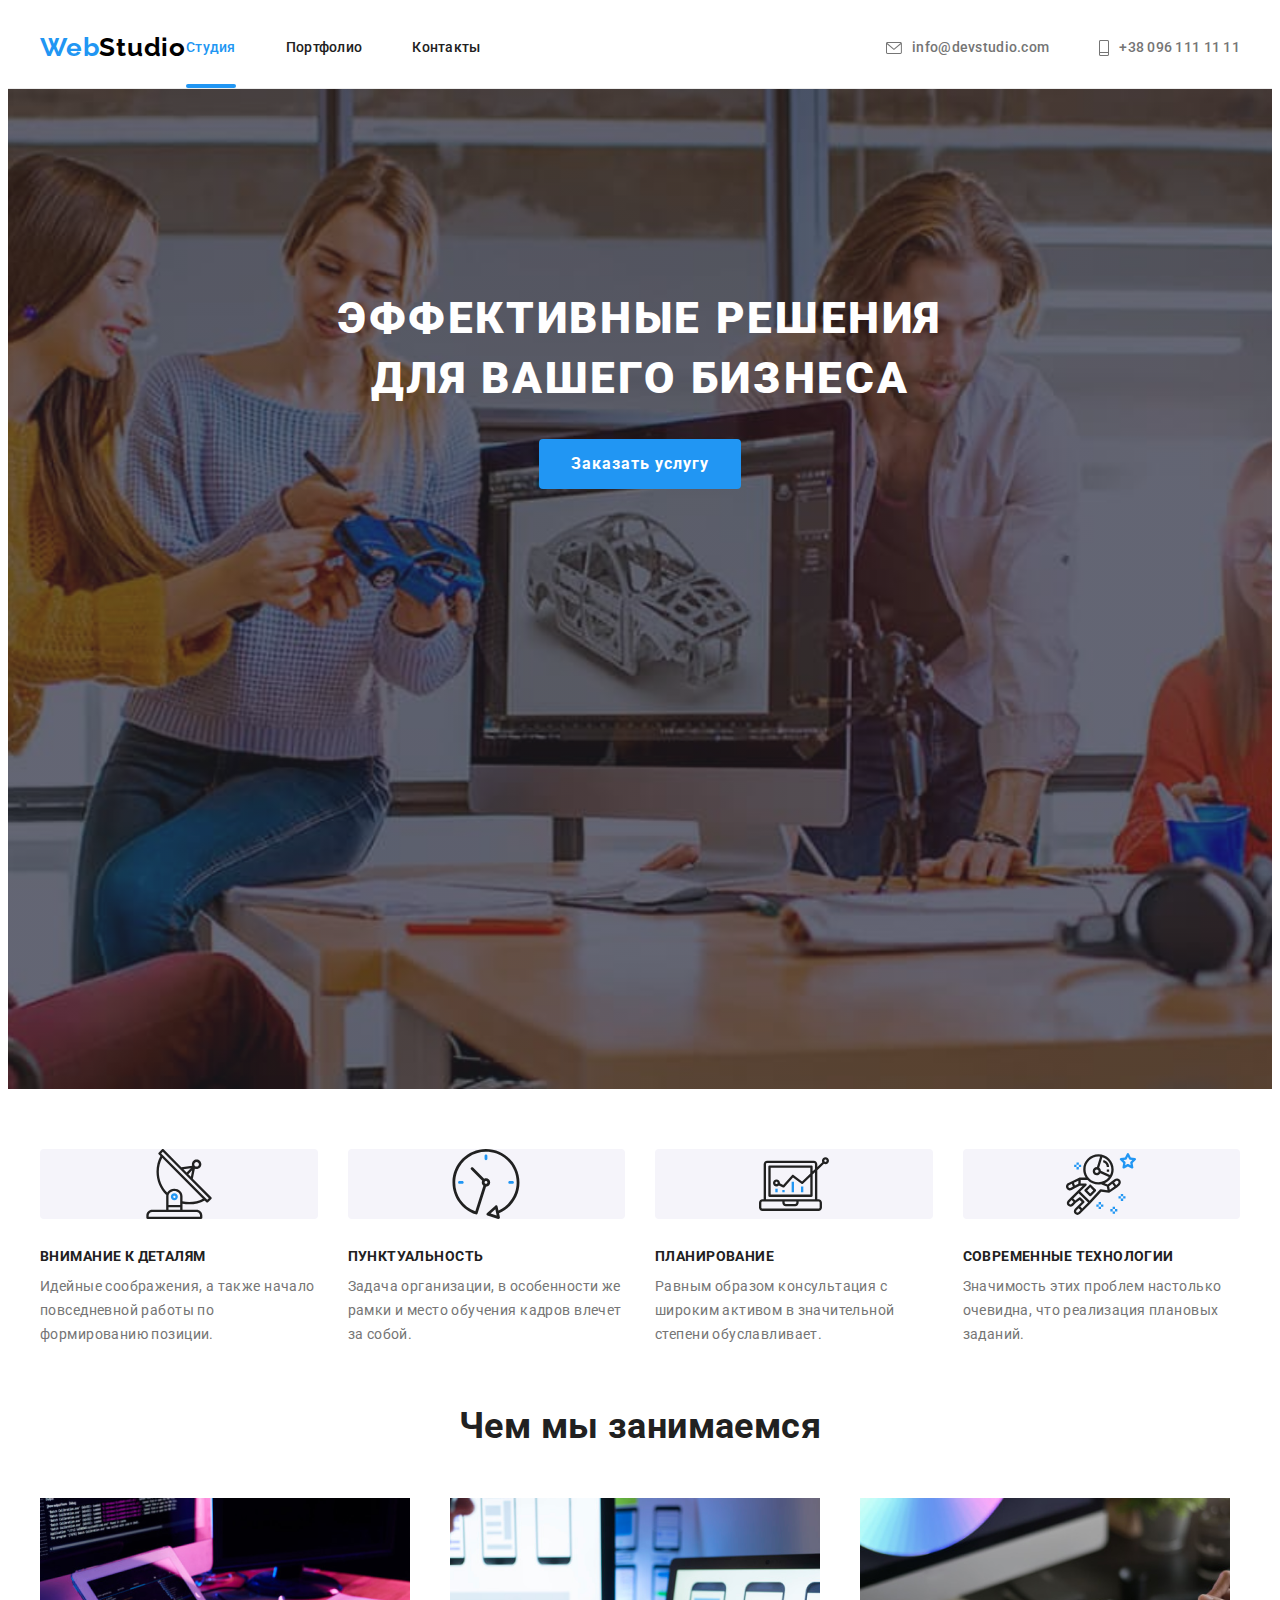
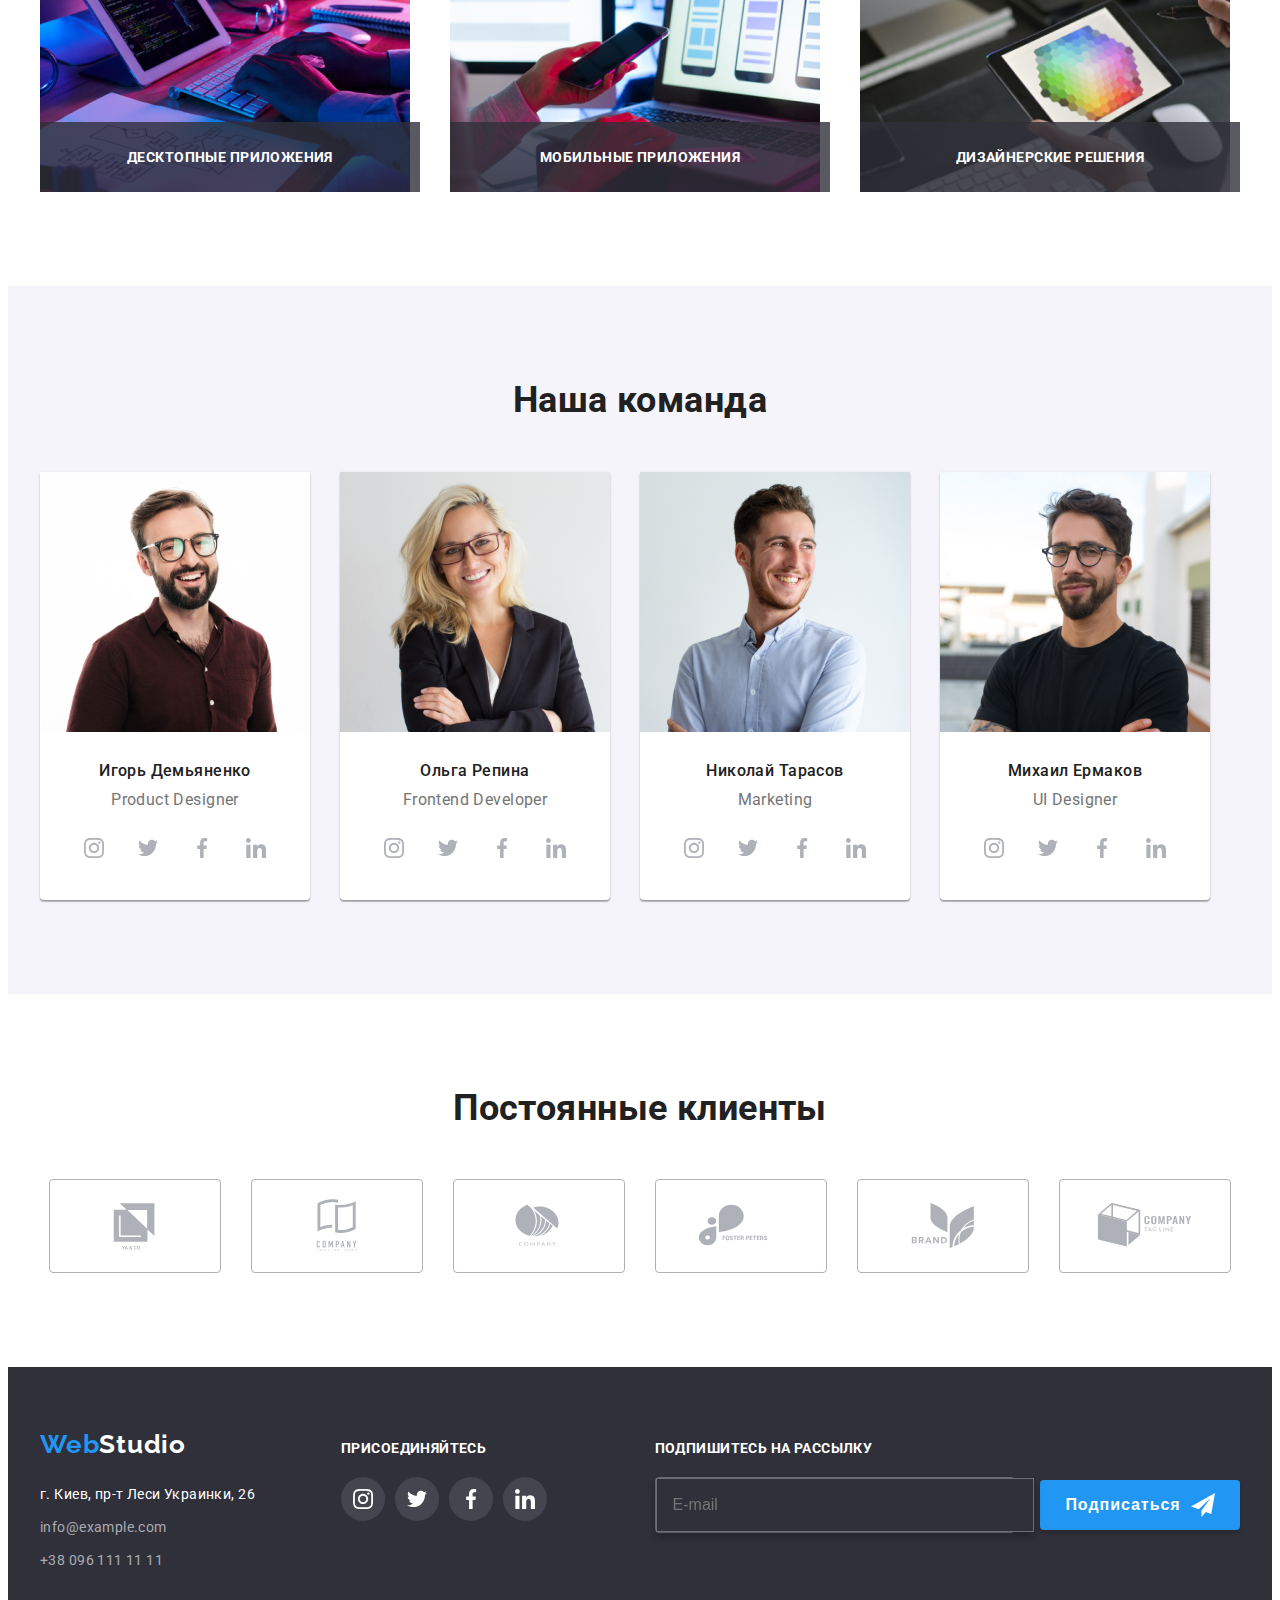
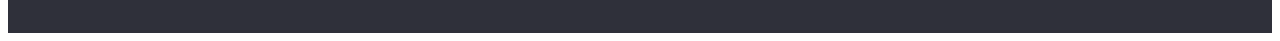
==== commit 3643ce68: "this is Sparta" ====
--- a/index.html
+++ b/index.html
@@ -24,35 +24,45 @@
 
     <header class="header">
         <div class="container header__menu-nav">
-            <a class="header__logo" href="./index.html"> <span class="logo--blue">Web</span>Studio</a>
+
             <nav class="header__navigation">
-                <ul class="header__page-nav list">
-                    <li class="header__item">
-                        <a class="header__link--current link" href="./index.html">Студия</a>
-                    </li>
-                    <li class="header__item">
-                        <a class="header__link link" href="./portfolio.html">Портфолио</a>
-                    </li>
-                    <li class="header__item">
-                        <a class="header__link link" href="#">Контакты</a>
-                    </li>
-                </ul>
+                <a class="header__logo" href="./index.html"> <span class="logo--blue">Web</span>Studio</a>
+                <div class="header__menu is-open" id="header-menu">
+                    <ul class="header__page-nav list">
+                        <li class="header__item">
+                            <a class="header__link--current link" href="./index.html">Студия</a>
+                        </li>
+                        <li class="header__item">
+                            <a class="header__link link" href="./portfolio.html">Портфолио</a>
+                        </li>
+                        <li class="header__item">
+                            <a class="header__link link" href="#">Контакты</a>
+                        </li>
+                    </ul>
+                    <ul class="header__contacts-list list">
+                        <li class="header__contact-item">
+                            <a class="header__contact-info link" href="mailto:info@devstudio.com">
+                                <svg class="header__icon-mail">
+                                    <use href="./images/icons.svg#icon-mail"></use>
+                                </svg>
+                                info@devstudio.com</a>
+                        </li>
+                        <li class="item">
+                            <a class="header__contact-info link" href="tel:+380961111111">
+                                <svg class="header__icon-tel">
+                                    <use href="./images/icons.svg#icon-tel"></use>
+                                </svg>+38 096 111 11 11</a>
+                        </li>
+                    </ul>
+                </div>
             </nav>
-            <ul class="header__contacts-list list">
-                <li class="header__contact-item">
-                    <a class="header__contact-info link" href="mailto:info@devstudio.com">
-                        <svg class="header__icon-mail">
-                            <use href="./images/icons.svg#icon-mail"></use>
-                        </svg>
-                        info@devstudio.com</a>
-                </li>
-                <li class="item">
-                    <a class="header__contact-info link" href="tel:+380961111111">
-                        <svg class="header__icon-tel">
-                            <use href="./images/icons.svg#icon-tel"></use>
-                        </svg>+38 096 111 11 11</a>
-                </li>
-            </ul>
+            <button type="button" class="header-menu-btn" aria-expanded="false" aria-controls="header-menu"
+                data-menu-button>
+                <svg aria-label="Mob menu" width="40" height="40">
+                    <use href="./images/icons.svg#icon-menu_40px-1" class="header-menu-btn__menu"></use>
+                    <use href="./images/icons.svg#icon-close" class="header-menu-btn__cross"></use>
+                </svg>
+            </button>
         </div>
     </header>
     <main>
@@ -65,7 +75,7 @@
 
         </section>
 
-        <section class="section">
+        <section class="section qualities">
             <div class="container">
                 <h2 class="visually-hidden">Наши особенности</h2>
                 <ul class="benefits list">
@@ -289,7 +299,7 @@
                 </ul>
             </div>
         </section>
-        <section class="section">
+        <section class="section regular-customers">
             <div class="container">
                 <h2 class="section-title">Постоянные клиенты</h2>
                 <ul class="customers link list">
@@ -341,70 +351,75 @@
     </main>
     <footer class="footer">
         <div class="container footer__container">
-            <div class="footer__box-contact">
-                <a href="./index.html" class="footer__logo"><span class="logo--blue">Web</span>Studio</a>
-                <address class="address">
-                    <ul class="contacts-list list">
-                        <li class="footer__item">
-                            <a class="footer__address link" href="https://bit.ly/3pXMvUd" target="_blank"
-                                rel="noopener noreferrer">г. Киев, пр-т Леси Украинки, 26</a>
-                        </li>
-                        <li class="footer__item">
-                            <a class="footer__contact mail link" href="mailto:info@devstudio.com">info@example.com</a>
-                        </li>
-                        <li class="footer__item">
-                            <a class="footer__contact phone link" href="tel:+380961111111">+38 096 111 11 11</a>
+            <div class="footer__container--content">
+                <div class="footer__box-contact">
+                    <a href="./index.html" class="footer__logo"><span class="logo--blue">Web</span>Studio</a>
+                    <address class="address">
+                        <ul class="contacts-list list">
+                            <li class="footer__item">
+                                <a class="footer__address link" href="https://bit.ly/3pXMvUd" target="_blank"
+                                    rel="noopener noreferrer">г. Киев, пр-т Леси Украинки, 26</a>
+                            </li>
+                            <li class="footer__item">
+                                <a class="footer__contact mail link"
+                                    href="mailto:info@devstudio.com">info@example.com</a>
+                            </li>
+                            <li class="footer__item">
+                                <a class="footer__contact phone link" href="tel:+380961111111">+38 096 111 11 11</a>
+                            </li>
+                        </ul>
+                    </address>
+                </div>
+                <div class="footer__box-social">
+                    <p class="footer__slogan">присоединяйтесь</p>
+                    <ul class="footer__icon-list link">
+                        <li class="icon-panel">
+                            <a class="footer-panel-logo list" href="" target="_blank" rel="noopener noreferrer">
+                                <svg class="icon-instagram" width="20" height="20">
+                                    <use href="./images/icons.svg#icon-instagram"></use>
+                                </svg>
+                            </a>
+                        </li>
+                        <li class="icon-panel">
+                            <a class="footer-panel-logo" href="" target="_blank" rel="noopener noreferrer">
+                                <svg class="icon-instagram" width="20" height="20">
+                                    <use href="./images/icons.svg#icon-twitter"></use>
+                                </svg>
+                            </a>
+                        </li>
+                        <li class="icon-panel">
+                            <a class="footer-panel-logo" href="" target="_blank" rel="noopener noreferrer">
+                                <svg class="icon-instagram" width="20" height="20">
+                                    <use href="./images/icons.svg#icon-facebook"></use>
+                                </svg>
+                            </a>
+                        </li>
+                        <li class="icon-panel">
+                            <a class="footer-panel-logo" href="" target="_blank" rel="noopener noreferrer">
+                                <svg class="icon-instagram" width="20" height="20">
+                                    <use href="./images/icons.svg#icon-linkedin"></use>
+                                </svg>
+                            </a>
                         </li>
                     </ul>
-                </address>
-            </div>
-            <div class="footer__box-social">
-                <p class="footer__slogan">присоединяйтесь</p>
-                <ul class="footer__icon-list link">
-                    <li class="icon-panel">
-                        <a class="footer-panel-logo list" href="" target="_blank" rel="noopener noreferrer">
-                            <svg class="icon-instagram" width="20" height="20">
-                                <use href="./images/icons.svg#icon-instagram"></use>
-                            </svg>
-                        </a>
-                    </li>
-                    <li class="icon-panel">
-                        <a class="footer-panel-logo" href="" target="_blank" rel="noopener noreferrer">
-                            <svg class="icon-instagram" width="20" height="20">
-                                <use href="./images/icons.svg#icon-twitter"></use>
-                            </svg>
-                        </a>
-                    </li>
-                    <li class="icon-panel">
-                        <a class="footer-panel-logo" href="" target="_blank" rel="noopener noreferrer">
-                            <svg class="icon-instagram" width="20" height="20">
-                                <use href="./images/icons.svg#icon-facebook"></use>
-                            </svg>
-                        </a>
-                    </li>
-                    <li class="icon-panel">
-                        <a class="footer-panel-logo" href="" target="_blank" rel="noopener noreferrer">
-                            <svg class="icon-instagram" width="20" height="20">
-                                <use href="./images/icons.svg#icon-linkedin"></use>
-                            </svg>
-                        </a>
-                    </li>
-                </ul>
-            </div>
-            <div class="footer__form">
+                </div>
+            </div>
+            <form class="footer__form--window">
                 <p class="footer__slogan">Подпишитесь на рассылку</p>
-                <form class="footer__form--window">
-                    <label class="footer__label">
-                        <input class="footer__input" type="email" name="mail" placeholder="E-mail" autocomplete="off"
-                            required>
-                    </label>
+                <div class="footer__form">
+                    <div class="footer__form--text">
+                        <label class="footer__label">
+                            <input class="footer__input" type="email" name="mail" placeholder="E-mail"
+                                autocomplete="off" required>
+                        </label>
+                    </div>
                     <button type="submit" class="footer__button"> <span class="footer__btn-text">Подписаться</span>
                         <svg class="icon-send" width="24" height="24">
                             <use href="./images/icons.svg#icon-send"></use>
                         </svg>
                     </button>
-                </form>
-            </div>
+                </div>
+            </form>
         </div>
     </footer>
 
@@ -456,6 +471,7 @@
     </div>
 
     <!-- Ставим перед закрывающим тегом body -->
+    <script src="./js/menu.js"></script>
     <script src="./js/modal.js"></script>
 </body>
 
--- a/css/main.min.css
+++ b/css/main.min.css
@@ -1 +1 @@
-:root{--primery-bgr-color: #ffffff;--secondary-bgr-color: #f5f4fa;--footer-bgr-color: #2f303a;--primery-text-color: #757575;--secondary-text-color: #212121;--accent-color: #2196f3;--head-text-color: #ffffff;--head-button-bgr-color: #2196f3;--address-color: rgba(255, 255, 255, 0.6);--logo-color-sec: #000000;--hover-btn-color: #188ce8;--border-color: #eeeeee;--head-border-line: #ececec;--social-icons-color: #afb1b8;--social-bgc: rgba(255, 255, 255, 0.1);--cubic-animation: cubic-bezier(0.4, 0, 0.2, 1);--modal-bgc: rgba(0, 0, 0, 0.2)}.visually-hidden{position:absolute;width:1px;height:1px;margin:-1px;border:0;padding:0;white-space:nowrap;-webkit-clip-path:inset(100%);clip-path:inset(100%);clip:rect(0 0 0 0);overflow:hidden}body{background-color:var(--primery-bgr-color);color:var(--primery-text-color);font-family:"Roboto",sans-serif;font-size:14px;letter-spacing:.03em}h1,h2,h3,h4,h5,h6,p{margin:0px}img{display:block;max-width:100%;height:auto}address{font-style:normal;text-decoration:none;margin-top:20px}.list{list-style:none;padding-left:0;margin:0;text-decoration:none}.link{text-decoration:none}.section{padding-top:94px;padding-bottom:94px}.container{width:1200px;padding-left:15px;padding-right:15px;margin:0 auto}.header{border-bottom:solid 1px var(--head-border-line)}.header__menu-nav{display:-webkit-box;display:-ms-flexbox;display:flex;-webkit-box-align:center;-ms-flex-align:center;align-items:center}.header__logo{color:var(--logo-color-sec);display:inline-block;-webkit-text-decoration-line:none;text-decoration-line:none;font-family:Raleway,sans-serif;font-weight:700;font-size:26px;line-height:1.2;letter-spacing:.03em;margin-top:24px;margin-bottom:25px}.logo--blue{color:var(--accent-color)}.header__navigation{margin-left:93px}.header__page-nav{color:var(--secondary-text-color);display:-webkit-box;display:-ms-flexbox;display:flex;list-style:none;font-weight:500;line-height:1.14;letter-spacing:.02em}.header__page-nav .header__item{margin-right:50px}.header__page-nav .header__item:last-child{margin-right:0px}.header__link{color:var(--secondary-text-color);display:block;padding-top:32px;padding-bottom:32px;font-size:14px;-webkit-transition-property:color;transition-property:color;-webkit-transition-duration:250ms;transition-duration:250ms;-webkit-transition-timing-function:var(--cubic-animation);transition-timing-function:var(--cubic-animation)}.header__link:hover,.header__link:focus{color:var(--accent-color)}.header__link--current{color:var(--accent-color);display:block;padding-top:32px;padding-bottom:32px}.header__contacts-list{display:-webkit-box;display:-ms-flexbox;display:flex;margin-left:auto}.header__contact-info{color:var(--primery-text-color);display:-webkit-box;display:-ms-flexbox;display:flex;-webkit-box-align:center;-ms-flex-align:center;align-items:center;padding-top:32px;padding-bottom:32px;-webkit-text-decoration-line:none;text-decoration-line:none;list-style:none;font-weight:500;line-height:1.14;letter-spacing:.02em;-webkit-transition-property:color;transition-property:color;-webkit-transition-duration:250ms;transition-duration:250ms;-webkit-transition-timing-function:var(--cubic-animation);transition-timing-function:var(--cubic-animation)}.header__contact-info:hover,.header__contact-info:focus{color:var(--accent-color)}.header__contacts-list .header__contact-item{margin-right:50px}.header__contacts-list .header__contact-item:last-child{margin-right:0px}.header__link--current{position:relative}.header__link--current::after{position:absolute;content:"";bottom:0;display:block;background-color:var(--head-button-bgr-color);width:100%;height:4px;border-radius:2px}.backdrop{position:fixed;top:0;left:0;width:100%;height:100%;background-color:var(--modal-bgc);opacity:1;-webkit-transition-property:opacity;transition-property:opacity;-webkit-transition-duration:250ms;transition-duration:250ms;-webkit-transition-timing-function:var(--cubic-animation);transition-timing-function:var(--cubic-animation)}.backdrop.is-hidden{opacity:0;pointer-events:none;-webkit-transition-property:opacity;transition-property:opacity;-webkit-transition-duration:250ms;transition-duration:250ms;-webkit-transition-timing-function:var(--cubic-animation);transition-timing-function:var(--cubic-animation)}.modal{position:absolute;top:50%;left:50%;-webkit-transform:translate(-50%, -50%);transform:translate(-50%, -50%);background-color:var(--primery-bgr-color);width:528px;height:581px;-webkit-box-shadow:0px 1px 3px rgba(0,0,0,.12),0px 1px 1px rgba(0,0,0,.14),0px 2px 1px rgba(0,0,0,.2);box-shadow:0px 1px 3px rgba(0,0,0,.12),0px 1px 1px rgba(0,0,0,.14),0px 2px 1px rgba(0,0,0,.2);border-radius:4px;padding:40px}.btn-close{position:absolute;right:0;top:0;width:30px;height:30px;margin-top:8px;margin-right:8px;border-radius:50%;border:1px solid rgba(0,0,0,.1);background-color:var(--primery-bgr-color);-webkit-transition-property:color,border-color;transition-property:color,border-color;-webkit-transition-duration:250ms;transition-duration:250ms;-webkit-transition-timing-function:var(--cubic-animation);transition-timing-function:var(--cubic-animation);cursor:pointer}.icon-close{display:-webkit-box;display:-ms-flexbox;display:flex;-webkit-box-pack:center;-ms-flex-pack:center;justify-content:center;-webkit-box-align:center;-ms-flex-align:center;align-items:center;fill:currentColor}.btn-close:hover{color:var(--accent-color);border-color:var(--accent-color)}.topic{display:-webkit-box;display:-ms-flexbox;display:flex;-webkit-box-pack:center;-ms-flex-pack:center;justify-content:center;font-weight:700;font-size:20px;line-height:1.15;text-align:center;color:var(--secondary-text-color)}.modal__form-contact{position:relative;display:-webkit-box;display:-ms-flexbox;display:flex;-webkit-box-orient:vertical;-webkit-box-direction:normal;-ms-flex-direction:column;flex-direction:column;-webkit-box-pack:center;-ms-flex-pack:center;justify-content:center;margin-top:10px;-webkit-transition:border-color 250ms var(--cubic-animation);transition:border-color 250ms var(--cubic-animation)}.modal__form-label{font-weight:400;font-size:12px;line-height:1.17;letter-spacing:.01em;color:var(--primery-text-color);margin-bottom:4px}.field-contact{width:448px;height:40px;border:1px solid rgba(33,33,33,.2);border-radius:4px;cursor:pointer;padding-left:42px;outline:currentColor;-webkit-transition:border-color 250ms var(--cubic-animation);transition:border-color 250ms var(--cubic-animation)}.field-contact:focus{outline:var(--accent-color)}.modal__form-contact:focus-within .field-contact,.modal__form-contact:hover .field-contact{border:1px solid var(--accent-color)}.icon-name{position:absolute;top:65%;left:15px;-webkit-transform:translateY(-50%);transform:translateY(-50%);display:inline-block;fill:var(--secondary-text-color);-webkit-transition:fill 250ms var(--cubic-animation);transition:fill 250ms var(--cubic-animation)}.field-contact:focus~.icon-name,.field-contact:hover~.icon-name{fill:var(--accent-color)}.comments{display:-webkit-box;display:-ms-flexbox;display:flex;-webkit-box-orient:vertical;-webkit-box-direction:normal;-ms-flex-direction:column;flex-direction:column;-webkit-box-pack:center;-ms-flex-pack:center;justify-content:center;margin-top:10px}.comments__text{height:120px;resize:none;padding:12px 16px;outline:currentColor}.comments:focus-within .comments__text,.comments:hover .comments__text{border:1px solid var(--accent-color)}.coment-label{font-weight:400;font-size:12px;line-height:1.17;letter-spacing:.01em;color:var(--primery-text-color);margin-bottom:4px}.policy{display:-webkit-box;display:-ms-flexbox;display:flex;-webkit-box-pack:space-evenly;-ms-flex-pack:space-evenly;justify-content:space-evenly;margin-top:20px;margin-bottom:30px;cursor:pointer}.checkbox{cursor:pointer}.terms{color:var(--accent-color)}.modal__accept-btn{display:-webkit-box;display:-ms-flexbox;display:flex;min-width:200px;background:var(--head-button-bgr-color);-webkit-box-shadow:0px 4px 4px rgba(0,0,0,.15);box-shadow:0px 4px 4px rgba(0,0,0,.15);border-radius:4px;border:none;padding:10px 55px 10px 56px;-webkit-box-align:center;-ms-flex-align:center;align-items:center;-webkit-box-pack:center;-ms-flex-pack:center;justify-content:center;margin:0 auto;font-weight:700;font-size:16px;line-height:1.88;letter-spacing:.06em;color:var(--head-text-color);-webkit-transition:background-color 250ms var(--cubic-animation);transition:background-color 250ms var(--cubic-animation);cursor:pointer}.modal__accept-btn:hover,.modal__accept-btn:focus{background:var(--hover-btn-color);-webkit-box-shadow:0px 4px 4px rgba(0,0,0,.15);box-shadow:0px 4px 4px rgba(0,0,0,.15)}.button-list{margin-bottom:50px;display:-webkit-box;display:-ms-flexbox;display:flex;-webkit-box-pack:center;-ms-flex-pack:center;justify-content:center}.button-list>.btn:not(:last-child){margin-right:8px}.filter-button{background-color:var(--secondary-bgr-color);font-family:inherit;font-weight:500;font-size:16px;line-height:1.63;letter-spacing:.03em;cursor:pointer;padding:6px 22px;border-radius:4px;border:none;-webkit-box-shadow:0px 3px 1px rgba(0,0,0,.1),0px 1px 2px rgba(0,0,0,.08),0px 2px 2px rgba(0,0,0,.12);box-shadow:0px 3px 1px rgba(0,0,0,.1),0px 1px 2px rgba(0,0,0,.08),0px 2px 2px rgba(0,0,0,.12);-webkit-transition-property:color,background-color,-webkit-box-shadow;transition-property:color,background-color,-webkit-box-shadow;transition-property:color,background-color,box-shadow;transition-property:color,background-color,box-shadow,-webkit-box-shadow;-webkit-transition-duration:250ms;transition-duration:250ms;-webkit-transition-timing-function:var(--cubic-animation);transition-timing-function:var(--cubic-animation)}.filter-button:hover,.filter-button:focus{color:var(--head-text-color);background-color:var(--accent-color);-webkit-box-shadow:0px 3px 1px rgba(0,0,0,.1),0px 1px 2px rgba(0,0,0,.08),0px 2px 2px rgba(0,0,0,.12);box-shadow:0px 3px 1px rgba(0,0,0,.1),0px 1px 2px rgba(0,0,0,.08),0px 2px 2px rgba(0,0,0,.12)}.filter-button :not(:last-child){margin-right:22px}.project{display:-webkit-box;display:-ms-flexbox;display:flex;-ms-flex-wrap:wrap;flex-wrap:wrap;margin-right:-30px;margin-bottom:-30px}.project__card{margin-right:30px;margin-bottom:30px;-ms-flex-preferred-size:calc(33.3333333333% - 30px);flex-basis:calc(33.3333333333% - 30px)}.project-title{color:var(--secondary-text-color);background-color:var(--head-text-color);font-size:18px;line-height:2;letter-spacing:.06em;margin-bottom:4px}.project-card-description{padding-left:24px;padding-right:24px;padding-top:20px;padding-bottom:20px;border:solid 1px var(--border-color);border-top:none}.project-description{font-size:16px;line-height:1.87;background-color:var(--head-text-color)}.page-hero{background-color:var(--footer-bgr-color);text-align:center;padding-top:200px;padding-bottom:200px}.page-hero__title{color:var(--head-text-color);font-size:44px;font-weight:900;line-height:1.36;letter-spacing:.06em;text-align:center;text-transform:uppercase;width:696px;margin:0 auto}.page-hero__button{color:var(--head-text-color);background-color:var(--accent-color);font-size:16px;font-weight:700;line-height:1.88;font-family:inherit;cursor:pointer;letter-spacing:.06em;display:inline-block;min-width:200px;padding:10px 32px;text-align:center;border-radius:4px;border:none;margin-top:30px;-webkit-transition-property:color,background-color;transition-property:color,background-color;-webkit-transition-duration:250ms;transition-duration:250ms;-webkit-transition-timing-function:var(--cubic-animation);transition-timing-function:var(--cubic-animation)}.page-hero__button:hover,.page-hero__button:focus{background-color:var(--hover-btn-color)}.section-title{color:var(--secondary-text-color);font-size:36px;line-height:1.16;text-align:center;margin-bottom:50px}.benefits{display:-webkit-box;display:-ms-flexbox;display:flex}.benefits__list{margin-right:30px;text-align:left;-ms-flex-preferred-size:calc((100% - 90px)/4);flex-basis:calc((100% - 90px)/4)}.benefits__list:last-child{margin-right:0px}.benefits__thumb{width:270px;height:120px;background-color:var(--secondary-bgr-color);margin-bottom:30px;border:none;border-radius:4px;display:-webkit-box;display:-ms-flexbox;display:flex;-webkit-box-align:center;-ms-flex-align:center;align-items:center;-webkit-box-pack:center;-ms-flex-pack:center;justify-content:center}.section-subtitle{color:var(--secondary-text-color);line-height:1.14;text-transform:uppercase;font-size:14px;margin-bottom:10px}.desc{line-height:1.7}.work-section{padding-top:0;padding-bottom:94px}.work-section__list{display:-webkit-box;display:-ms-flexbox;display:flex}.work-section__item{-ms-flex-preferred-size:calc((100% - 60px)/3);flex-basis:calc((100% - 60px)/3)}.work-section__item:not(:last-child){margin-right:30px}.company-team{background-color:var(--secondary-bgr-color)}.company-team__list{display:-webkit-box;display:-ms-flexbox;display:flex}.company-team__item{background-color:var(--head-text-color);max-width:270px}.company-team__item:not(:last-child){margin-right:30px;-ms-flex-preferred-size:calc((100% - 90px)/4);flex-basis:calc((100% - 90px)/4);border-bottom-left-radius:4px;border-bottom-right-radius:4px}.icons-social{display:-webkit-box;display:-ms-flexbox;display:flex;-webkit-box-pack:center;-ms-flex-pack:center;justify-content:center;gap:10px}.icon-panel-logo{display:-webkit-box;display:-ms-flexbox;display:flex;-webkit-box-pack:center;-ms-flex-pack:center;justify-content:center;-webkit-box-align:center;-ms-flex-align:center;align-items:center;width:44px;height:44px;border-radius:50%;cursor:pointer;color:var(--social-icons-color);-webkit-transition-property:color,background-color;transition-property:color,background-color;-webkit-transition-duration:250ms;transition-duration:250ms;-webkit-transition-timing-function:var(--cubic-animation);transition-timing-function:var(--cubic-animation)}.icon-network{fill:currentColor}.icon-panel-logo:hover,.icon-panel-logo:focus{background-color:var(--accent-color);color:var(--head-text-color)}.company-team__item{-webkit-box-shadow:0px 1px 3px rgba(0,0,0,.12),0px 1px 1px rgba(0,0,0,.14),0px 2px 1px rgba(0,0,0,.2);box-shadow:0px 1px 3px rgba(0,0,0,.12),0px 1px 1px rgba(0,0,0,.14),0px 2px 1px rgba(0,0,0,.2)}.team-description{padding-top:30px;padding-bottom:30px;text-align:center}.full-name{color:var(--secondary-text-color);font-size:16px;font-weight:500;line-height:1.18;margin-bottom:10px}.job-title{font-size:16px;line-height:1.18;margin-bottom:16px}.customers{display:-webkit-box;display:-ms-flexbox;display:flex;gap:30px}.customers__logo{display:-webkit-box;display:-ms-flexbox;display:flex;-webkit-box-pack:center;-ms-flex-pack:center;justify-content:center;-webkit-box-align:center;-ms-flex-align:center;align-items:center;width:170px;height:92px;border:1px solid #afb1b8;border-radius:4px;cursor:pointer;color:var(--social-icons-color);-webkit-transition-property:color,border-color;transition-property:color,border-color;-webkit-transition-duration:250ms;transition-duration:250ms;-webkit-transition-timing-function:var(--cubic-animation);transition-timing-function:var(--cubic-animation)}.customers__logo:hover,.customers__logo:focus{color:var(--accent-color);border-color:var(--accent-color)}.customers__logo--icon-comp{fill:currentColor}.overlay{background-image:-webkit-gradient(linear, left top, right top, from(rgba(47, 48, 58, 0.4)), to(rgba(47, 48, 58, 0.4))),url(../images/header.jpg);background-image:linear-gradient(to right, rgba(47, 48, 58, 0.4), rgba(47, 48, 58, 0.4)),url(../images/header.jpg);background-position:center;background-repeat:no-repeat;background-size:cover;max-width:1600px;height:600px;margin:0 auto}.header__icon-mail{width:16px;height:12px;margin-right:10px;fill:currentColor}.header__icon-tel{width:10px;height:16px;margin-right:10px;fill:currentColor}.header__icon:hover,.header__icon:focus{fill:var(--accent-color)}.footer{background-color:var(--footer-bgr-color);padding-top:60px;padding-bottom:60px}.footer__logo{color:var(--head-text-color);font-family:Raleway,sans-serif;font-weight:700;font-size:26px;line-height:1.38;letter-spacing:.03em;text-decoration:none}.footer__item{display:block}.footer__item:not(:last-child){margin-bottom:9px}.footer__address{color:var(--head-text-color);margin-top:20px;line-height:1.71;-webkit-transition-property:color;transition-property:color;-webkit-transition-duration:250ms;transition-duration:250ms;-webkit-transition-timing-function:var(--cubic-animation);transition-timing-function:var(--cubic-animation)}.footer__address:hover,.footer__address:focus{color:var(--accent-color)}.footer__contact{color:var(--address-color);line-height:1.71;-webkit-transition-property:color;transition-property:color;-webkit-transition-duration:250ms;transition-duration:250ms;-webkit-transition-timing-function:var(--cubic-animation);transition-timing-function:var(--cubic-animation)}.footer__contact:hover,.footer__contact:focus{color:var(--accent-color)}.footer__container{display:-webkit-box;display:-ms-flexbox;display:flex;-webkit-box-align:baseline;-ms-flex-align:baseline;align-items:baseline}.footer__box-contact{margin-right:70px}.footer__box-social{margin-right:auto}.footer__icon-list{display:-webkit-box;display:-ms-flexbox;display:flex;list-style:none;-webkit-box-pack:center;-ms-flex-pack:center;justify-content:center;gap:10px;padding-left:0}.footer__slogan{color:var(--head-text-color);font-weight:700;line-height:1.14;text-transform:uppercase}.footer-panel-logo{display:-webkit-box;display:-ms-flexbox;display:flex;-webkit-box-pack:center;-ms-flex-pack:center;justify-content:center;-webkit-box-align:center;-ms-flex-align:center;align-items:center;width:44px;height:44px;border-radius:50%;cursor:pointer;background-color:var(--social-bgc);fill:var(--head-text-color);-webkit-transition-property:background-color;transition-property:background-color;-webkit-transition-duration:250ms;transition-duration:250ms;-webkit-transition-timing-function:var(--cubic-animation);transition-timing-function:var(--cubic-animation)}.footer-panel-logo:hover,.footer-panel-logo:focus{background-color:var(--accent-color)}.footer__form--window{display:-webkit-box;display:-ms-flexbox;display:flex;margin-top:20px}.footer__label{min-width:358px;border:1px solid rgba(255,255,255,.3);-webkit-filter:drop-shadow(0px 4px 4px rgba(0, 0, 0, 0.15));filter:drop-shadow(0px 4px 4px rgba(0, 0, 0, 0.15));border-radius:4px}.footer__input{width:100%;height:100%;background-color:var(--footer-bgr-color);font-size:16px;line-height:1.25;color:rgba(255,255,255,.6);outline:currentColor;-webkit-transition:border-color 250ms var(--cubic-animation);transition:border-color 250ms var(--cubic-animation);padding-left:16px;-webkit-filter:drop-shadow(0px 4px 4px rgba(0, 0, 0, 0.15));filter:drop-shadow(0px 4px 4px rgba(0, 0, 0, 0.15));border:1px solid rgba(255,255,255,.3)}.footer__button{display:-webkit-box;display:-ms-flexbox;display:flex;-webkit-box-align:center;-ms-flex-align:center;align-items:center;-webkit-box-pack:center;-ms-flex-pack:center;justify-content:center;margin-left:12px;min-width:200px;padding-top:10px;padding-bottom:10px;background:var(--accent-color);-webkit-box-shadow:0px 4px 4px rgba(0,0,0,.15);box-shadow:0px 4px 4px rgba(0,0,0,.15);border-radius:4px;border:none;cursor:pointer;gap:10px}.footer__btn-text{display:-webkit-box;display:-ms-flexbox;display:flex;font-weight:700;font-size:16px;line-height:1.88;letter-spacing:.06em;color:var(--head-text-color)}.icon-send{fill:var(--head-text-color)}.project__card--link{display:block;color:inherit}.project__card--link:hover,.project__card--link:focus{-webkit-box-shadow:0px 1px 1px rgba(0,0,0,.12),0px 4px 4px rgba(0,0,0,.06),1px 4px 6px rgba(0,0,0,.16);box-shadow:0px 1px 1px rgba(0,0,0,.12),0px 4px 4px rgba(0,0,0,.06),1px 4px 6px rgba(0,0,0,.16)}.work-section__item{position:relative}.job-description{position:absolute;display:-webkit-box;display:-ms-flexbox;display:flex;-webkit-box-pack:center;-ms-flex-pack:center;justify-content:center;-webkit-box-align:center;-ms-flex-align:center;align-items:center;font-weight:700;font-size:14px;line-height:1.17;bottom:0;left:0;width:100%;background-color:rgba(47,48,58,.8);height:70px;color:var(--head-text-color);text-transform:uppercase}.project__card--window{position:relative;overflow:hidden}.window-overlay{position:absolute;background-color:rgba(33,150,243,.9);top:0px;right:0px;width:100%;height:100%;-webkit-transform:translateY(100%);transform:translateY(100%);-webkit-transition:-webkit-transform 250ms var(--cubic-animation);transition:-webkit-transform 250ms var(--cubic-animation);transition:transform 250ms var(--cubic-animation);transition:transform 250ms var(--cubic-animation), -webkit-transform 250ms var(--cubic-animation)}.window-overlay__text{font-weight:400;font-size:18px;line-height:1.56;color:var(--head-text-color);padding:63px 24px}.project__card--link:hover .window-overlay,.project__card--link:focus .window-overlay{-webkit-transform:translateY(0);transform:translateY(0);opacity:1}/*# sourceMappingURL=main.min.css.map */+:root{--primery-bgr-color: #ffffff;--secondary-bgr-color: #f5f4fa;--footer-bgr-color: #2f303a;--primery-text-color: #757575;--secondary-text-color: #212121;--accent-color: #2196f3;--head-text-color: #ffffff;--head-button-bgr-color: #2196f3;--address-color: rgba(255, 255, 255, 0.6);--logo-color-sec: #000000;--hover-btn-color: #188ce8;--border-color: #eeeeee;--head-border-line: #ececec;--social-icons-color: #afb1b8;--social-bgc: rgba(255, 255, 255, 0.1);--cubic-animation: cubic-bezier(0.4, 0, 0.2, 1);--modal-bgc: rgba(0, 0, 0, 0.2)}.visually-hidden{position:absolute;width:1px;height:1px;margin:-1px;border:0;padding:0;white-space:nowrap;-webkit-clip-path:inset(100%);clip-path:inset(100%);clip:rect(0 0 0 0);overflow:hidden}body{background-color:var(--primery-bgr-color);color:var(--primery-text-color);font-family:"Roboto",sans-serif;font-size:14px;letter-spacing:.03em}h1,h2,h3,h4,h5,h6,p{margin:0px}img{display:block;max-width:100%;height:auto;-o-object-fit:cover;object-fit:cover;-o-object-position:center;object-position:center}address{font-style:normal;text-decoration:none;margin-top:20px}.list{list-style:none;padding-left:0;margin:0;text-decoration:none}.link{text-decoration:none}.section{padding-top:60px;padding-bottom:60px}@media screen and (min-width: 1200px){.section{padding-top:94px;padding-bottom:94px}}.container{padding-left:15px;padding-right:15px;margin-left:auto;margin-right:auto}@media screen and (min-width: 480px){.container{width:480px}}@media screen and (min-width: 768px){.container{width:768px}}@media screen and (min-width: 1200px){.container{width:1200px}}.header{border-bottom:solid 1px var(--head-border-line);position:relative}.header__menu-nav{display:-webkit-box;display:-ms-flexbox;display:flex}.header__logo{color:var(--logo-color-sec);display:inline-block;-webkit-text-decoration-line:none;text-decoration-line:none;font-family:Raleway,sans-serif;font-weight:700;font-size:26px;line-height:1.2;letter-spacing:.03em;padding-top:16px;padding-bottom:16px}.logo--blue{color:var(--accent-color)}.header__navigation{display:-webkit-box;display:-ms-flexbox;display:flex;-webkit-box-align:center;-ms-flex-align:center;align-items:center;width:100%}.header__page-nav{color:var(--secondary-text-color);display:-webkit-box;display:-ms-flexbox;display:flex;list-style:none;font-weight:500;line-height:1.14;letter-spacing:.02em}.header__page-nav .header__item{margin-right:50px}.header__page-nav .header__item:last-child{margin-right:0px}.header__link{color:var(--secondary-text-color);display:block;padding-top:32px;padding-bottom:32px;font-size:14px;-webkit-transition-property:color;transition-property:color;-webkit-transition-duration:250ms;transition-duration:250ms;-webkit-transition-timing-function:var(--cubic-animation);transition-timing-function:var(--cubic-animation)}.header__link:hover,.header__link:focus{color:var(--accent-color)}.header__link--current{color:var(--accent-color);display:block;padding-top:32px;padding-bottom:32px}.header__contacts-list{display:-webkit-box;display:-ms-flexbox;display:flex;margin-left:auto}.header__contact-info{color:var(--primery-text-color);display:-webkit-box;display:-ms-flexbox;display:flex;-webkit-box-align:center;-ms-flex-align:center;align-items:center;padding-top:32px;padding-bottom:32px;-webkit-text-decoration-line:none;text-decoration-line:none;list-style:none;font-weight:500;line-height:1.14;letter-spacing:.02em;-webkit-transition-property:color;transition-property:color;-webkit-transition-duration:250ms;transition-duration:250ms;-webkit-transition-timing-function:var(--cubic-animation);transition-timing-function:var(--cubic-animation)}.header__contact-info:hover,.header__contact-info:focus{color:var(--accent-color)}.header__contacts-list .header__contact-item{margin-right:50px}.header__contacts-list .header__contact-item:last-child{margin-right:0px}.header__link--current{position:relative}.header__link--current::after{position:absolute;content:"";bottom:0;display:block;background-color:var(--head-button-bgr-color);width:100%;height:4px;border-radius:2px}.backdrop{position:fixed;top:0;left:0;width:100%;height:100%;background-color:var(--modal-bgc);opacity:1;-webkit-transition-property:opacity;transition-property:opacity;-webkit-transition-duration:250ms;transition-duration:250ms;-webkit-transition-timing-function:var(--cubic-animation);transition-timing-function:var(--cubic-animation)}.backdrop.is-hidden{opacity:0;pointer-events:none;-webkit-transition-property:opacity;transition-property:opacity;-webkit-transition-duration:250ms;transition-duration:250ms;-webkit-transition-timing-function:var(--cubic-animation);transition-timing-function:var(--cubic-animation)}.modal{position:absolute;top:50%;left:50%;-webkit-transform:translate(-50%, -50%);transform:translate(-50%, -50%);background-color:var(--primery-bgr-color);width:528px;height:581px;-webkit-box-shadow:0px 1px 3px rgba(0,0,0,.12),0px 1px 1px rgba(0,0,0,.14),0px 2px 1px rgba(0,0,0,.2);box-shadow:0px 1px 3px rgba(0,0,0,.12),0px 1px 1px rgba(0,0,0,.14),0px 2px 1px rgba(0,0,0,.2);border-radius:4px;padding:40px}.btn-close{position:absolute;right:0;top:0;width:30px;height:30px;margin-top:8px;margin-right:8px;border-radius:50%;border:1px solid rgba(0,0,0,.1);background-color:var(--primery-bgr-color);-webkit-transition-property:color,border-color;transition-property:color,border-color;-webkit-transition-duration:250ms;transition-duration:250ms;-webkit-transition-timing-function:var(--cubic-animation);transition-timing-function:var(--cubic-animation);cursor:pointer}.icon-close{display:-webkit-box;display:-ms-flexbox;display:flex;-webkit-box-pack:center;-ms-flex-pack:center;justify-content:center;-webkit-box-align:center;-ms-flex-align:center;align-items:center;fill:currentColor}.btn-close:hover{color:var(--accent-color);border-color:var(--accent-color)}.topic{display:-webkit-box;display:-ms-flexbox;display:flex;-webkit-box-pack:center;-ms-flex-pack:center;justify-content:center;font-weight:700;font-size:20px;line-height:1.15;text-align:center;color:var(--secondary-text-color)}.modal__form-contact{position:relative;display:-webkit-box;display:-ms-flexbox;display:flex;-webkit-box-orient:vertical;-webkit-box-direction:normal;-ms-flex-direction:column;flex-direction:column;-webkit-box-pack:center;-ms-flex-pack:center;justify-content:center;margin-top:10px;-webkit-transition:border-color 250ms var(--cubic-animation);transition:border-color 250ms var(--cubic-animation)}.modal__form-label{font-weight:400;font-size:12px;line-height:1.17;letter-spacing:.01em;color:var(--primery-text-color);margin-bottom:4px}.field-contact{width:448px;height:40px;border:1px solid rgba(33,33,33,.2);border-radius:4px;cursor:pointer;padding-left:42px;outline:currentColor;-webkit-transition:border-color 250ms var(--cubic-animation);transition:border-color 250ms var(--cubic-animation)}.field-contact:focus{outline:var(--accent-color)}.modal__form-contact:focus-within .field-contact,.modal__form-contact:hover .field-contact{border:1px solid var(--accent-color)}.icon-name{position:absolute;top:65%;left:15px;-webkit-transform:translateY(-50%);transform:translateY(-50%);display:inline-block;fill:var(--secondary-text-color);-webkit-transition:fill 250ms var(--cubic-animation);transition:fill 250ms var(--cubic-animation)}.field-contact:focus~.icon-name,.field-contact:hover~.icon-name{fill:var(--accent-color)}.comments{display:-webkit-box;display:-ms-flexbox;display:flex;-webkit-box-orient:vertical;-webkit-box-direction:normal;-ms-flex-direction:column;flex-direction:column;-webkit-box-pack:center;-ms-flex-pack:center;justify-content:center;margin-top:10px}.comments__text{height:120px;resize:none;padding:12px 16px;outline:currentColor}.comments:focus-within .comments__text,.comments:hover .comments__text{border:1px solid var(--accent-color)}.coment-label{font-weight:400;font-size:12px;line-height:1.17;letter-spacing:.01em;color:var(--primery-text-color);margin-bottom:4px}.policy{display:-webkit-box;display:-ms-flexbox;display:flex;-webkit-box-pack:space-evenly;-ms-flex-pack:space-evenly;justify-content:space-evenly;margin-top:20px;margin-bottom:30px;cursor:pointer}.checkbox{cursor:pointer}.terms{color:var(--accent-color)}.modal__accept-btn{display:-webkit-box;display:-ms-flexbox;display:flex;min-width:200px;background:var(--head-button-bgr-color);-webkit-box-shadow:0px 4px 4px rgba(0,0,0,.15);box-shadow:0px 4px 4px rgba(0,0,0,.15);border-radius:4px;border:none;padding:10px 55px 10px 56px;-webkit-box-align:center;-ms-flex-align:center;align-items:center;-webkit-box-pack:center;-ms-flex-pack:center;justify-content:center;margin:0 auto;font-weight:700;font-size:16px;line-height:1.88;letter-spacing:.06em;color:var(--head-text-color);-webkit-transition:background-color 250ms var(--cubic-animation);transition:background-color 250ms var(--cubic-animation);cursor:pointer}.modal__accept-btn:hover,.modal__accept-btn:focus{background:var(--hover-btn-color);-webkit-box-shadow:0px 4px 4px rgba(0,0,0,.15);box-shadow:0px 4px 4px rgba(0,0,0,.15)}.button-list{display:-webkit-box;display:-ms-flexbox;display:flex;-ms-flex-wrap:wrap;flex-wrap:wrap;-webkit-column-gap:8px;-moz-column-gap:8px;column-gap:8px;row-gap:15px;margin-bottom:40px}@media screen and (max-width: 767px){.button-list{-webkit-box-pack:start;-ms-flex-pack:start;justify-content:start}}@media screen and (min-width: 768px){.button-list{-webkit-box-pack:center;-ms-flex-pack:center;justify-content:center;margin-bottom:30px}}@media screen and (min-width: 1200px){.button-list{margin-bottom:50px}}.button-list>.btn:not(:last-child){margin-right:8px}.filter-button{background-color:var(--secondary-bgr-color);font-family:inherit;font-weight:500;font-size:16px;line-height:1.63;letter-spacing:.03em;cursor:pointer;padding:6px 22px;border-radius:4px;border:none;-webkit-box-shadow:0px 3px 1px rgba(0,0,0,.1),0px 1px 2px rgba(0,0,0,.08),0px 2px 2px rgba(0,0,0,.12);box-shadow:0px 3px 1px rgba(0,0,0,.1),0px 1px 2px rgba(0,0,0,.08),0px 2px 2px rgba(0,0,0,.12);-webkit-transition-property:color,background-color,-webkit-box-shadow;transition-property:color,background-color,-webkit-box-shadow;transition-property:color,background-color,box-shadow;transition-property:color,background-color,box-shadow,-webkit-box-shadow;-webkit-transition-duration:250ms;transition-duration:250ms;-webkit-transition-timing-function:var(--cubic-animation);transition-timing-function:var(--cubic-animation)}.filter-button:hover,.filter-button:focus{color:var(--head-text-color);background-color:var(--accent-color);-webkit-box-shadow:0px 3px 1px rgba(0,0,0,.1),0px 1px 2px rgba(0,0,0,.08),0px 2px 2px rgba(0,0,0,.12);box-shadow:0px 3px 1px rgba(0,0,0,.1),0px 1px 2px rgba(0,0,0,.08),0px 2px 2px rgba(0,0,0,.12)}.filter-button :not(:last-child){margin-right:22px}.project{display:-webkit-box;display:-ms-flexbox;display:flex;-ms-flex-wrap:wrap;flex-wrap:wrap;margin-right:-30px;margin-bottom:-30px}.project__card{margin-right:30px;margin-bottom:30px}@media screen and (max-width: 767px){.project__card{-ms-flex-preferred-size:calc((100% - 0px)/1);flex-basis:calc((100% - 0px)/1)}}@media screen and (min-width: 768px){.project__card{-ms-flex-preferred-size:calc((100% - 30px)/2);flex-basis:calc((100% - 30px)/2)}}@media screen and (min-width: 1200px){.project__card{-ms-flex-preferred-size:calc((100% - 60px)/2);flex-basis:calc((100% - 60px)/2)}}.project-title{color:var(--secondary-text-color);background-color:var(--head-text-color);font-size:18px;line-height:2;letter-spacing:.06em;margin-bottom:4px}.project-card-description{padding-left:24px;padding-right:24px;padding-top:20px;padding-bottom:20px;border:solid 1px var(--border-color);border-top:none}.project-description{font-size:16px;line-height:1.87;background-color:var(--head-text-color)}.page-hero{background-color:var(--footer-bgr-color);text-align:center;padding-top:200px;padding-bottom:200px}.page-hero__title{color:var(--head-text-color);font-size:44px;font-weight:900;line-height:1.36;letter-spacing:.06em;text-align:center;text-transform:uppercase;width:696px;margin:0 auto}.page-hero__button{color:var(--head-text-color);background-color:var(--accent-color);font-size:16px;font-weight:700;line-height:1.88;font-family:inherit;cursor:pointer;letter-spacing:.06em;display:inline-block;min-width:200px;padding:10px 32px;text-align:center;border-radius:4px;border:none;margin-top:30px;-webkit-transition-property:color,background-color;transition-property:color,background-color;-webkit-transition-duration:250ms;transition-duration:250ms;-webkit-transition-timing-function:var(--cubic-animation);transition-timing-function:var(--cubic-animation)}.page-hero__button:hover,.page-hero__button:focus{background-color:var(--hover-btn-color)}.section-title{color:var(--secondary-text-color);font-size:36px;line-height:1.16;text-align:center;margin-bottom:50px}.benefits{display:-webkit-box;display:-ms-flexbox;display:flex}.benefits__list{margin-right:30px;text-align:left}.benefits__list:last-child{margin-right:0px}.benefits__thumb{background-color:var(--secondary-bgr-color);margin-bottom:30px;border:none;border-radius:4px;display:-webkit-box;display:-ms-flexbox;display:flex;-webkit-box-align:center;-ms-flex-align:center;align-items:center;-webkit-box-pack:center;-ms-flex-pack:center;justify-content:center}.section-subtitle{color:var(--secondary-text-color);line-height:1.14;text-transform:uppercase;font-size:14px;margin-bottom:10px}.desc{line-height:1.7}.work-section{padding-top:0;padding-bottom:94px}.work-section__list{display:-webkit-box;display:-ms-flexbox;display:flex}.work-section__item{-ms-flex-preferred-size:calc((100% - 60px)/3);flex-basis:calc((100% - 60px)/3)}.work-section__item:not(:last-child){margin-right:30px}.company-team{background-color:var(--secondary-bgr-color)}@media screen and (min-width: 768px){.company-team__list{display:-webkit-box;display:-ms-flexbox;display:flex;-ms-flex-wrap:wrap;flex-wrap:wrap;gap:30px}}.company-team__item{background-color:var(--head-text-color);border-bottom-left-radius:4px;border-bottom-right-radius:4px}@media screen and (max-width: 767px){.company-team__item:not(:last-child){margin-bottom:30px}}.icons-social{display:-webkit-box;display:-ms-flexbox;display:flex;-webkit-box-pack:center;-ms-flex-pack:center;justify-content:center;gap:10px}.icon-panel-logo{display:-webkit-box;display:-ms-flexbox;display:flex;-webkit-box-pack:center;-ms-flex-pack:center;justify-content:center;-webkit-box-align:center;-ms-flex-align:center;align-items:center;width:44px;height:44px;border-radius:50%;cursor:pointer;color:var(--social-icons-color);-webkit-transition-property:color,background-color;transition-property:color,background-color;-webkit-transition-duration:250ms;transition-duration:250ms;-webkit-transition-timing-function:var(--cubic-animation);transition-timing-function:var(--cubic-animation)}.icon-network{fill:currentColor}.icon-panel-logo:hover,.icon-panel-logo:focus{background-color:var(--accent-color);color:var(--head-text-color)}.company-team__item{-webkit-box-shadow:0px 1px 3px rgba(0,0,0,.12),0px 1px 1px rgba(0,0,0,.14),0px 2px 1px rgba(0,0,0,.2);box-shadow:0px 1px 3px rgba(0,0,0,.12),0px 1px 1px rgba(0,0,0,.14),0px 2px 1px rgba(0,0,0,.2)}.team-description{padding-top:30px;padding-bottom:30px;text-align:center}.full-name{color:var(--secondary-text-color);font-size:16px;font-weight:500;line-height:1.18;margin-bottom:10px}.job-title{font-size:16px;line-height:1.18;margin-bottom:16px}.customers{display:-webkit-box;display:-ms-flexbox;display:flex;gap:30px;-webkit-box-pack:center;-ms-flex-pack:center;justify-content:center;-ms-flex-wrap:wrap;flex-wrap:wrap}.customers__logo{display:-webkit-box;display:-ms-flexbox;display:flex;-webkit-box-pack:center;-ms-flex-pack:center;justify-content:center;-webkit-box-align:center;-ms-flex-align:center;align-items:center;width:170px;height:92px;border:1px solid #afb1b8;border-radius:4px;cursor:pointer;color:var(--social-icons-color);-webkit-transition-property:color,border-color;transition-property:color,border-color;-webkit-transition-duration:250ms;transition-duration:250ms;-webkit-transition-timing-function:var(--cubic-animation);transition-timing-function:var(--cubic-animation)}.customers__logo:hover,.customers__logo:focus{color:var(--accent-color);border-color:var(--accent-color)}.customers__logo--icon-comp{fill:currentColor}.overlay{background-image:-webkit-gradient(linear, left top, right top, from(rgba(47, 48, 58, 0.4)), to(rgba(47, 48, 58, 0.4))),url(../images/header.jpg);background-image:linear-gradient(to right, rgba(47, 48, 58, 0.4), rgba(47, 48, 58, 0.4)),url(../images/header.jpg);background-position:center;background-repeat:no-repeat;background-size:cover;max-width:1600px;height:600px;margin:0 auto}.header__icon-mail{width:16px;height:12px;margin-right:10px;fill:currentColor}.header__icon-tel{width:10px;height:16px;margin-right:10px;fill:currentColor}.header__icon:hover,.header__icon:focus{fill:var(--accent-color)}.footer{background-color:var(--footer-bgr-color);padding-top:60px;padding-bottom:60px}.footer__logo{color:var(--head-text-color);font-family:Raleway,sans-serif;font-weight:700;font-size:26px;line-height:1.38;letter-spacing:.03em;text-decoration:none}.footer__item{display:block}.footer__item:not(:last-child){margin-bottom:9px}.footer__address{color:var(--head-text-color);margin-top:20px;line-height:1.71;-webkit-transition-property:color;transition-property:color;-webkit-transition-duration:250ms;transition-duration:250ms;-webkit-transition-timing-function:var(--cubic-animation);transition-timing-function:var(--cubic-animation)}.footer__address:hover,.footer__address:focus{color:var(--accent-color)}.footer__contact{color:var(--address-color);line-height:1.71;-webkit-transition-property:color;transition-property:color;-webkit-transition-duration:250ms;transition-duration:250ms;-webkit-transition-timing-function:var(--cubic-animation);transition-timing-function:var(--cubic-animation)}.footer__contact:hover,.footer__contact:focus{color:var(--accent-color)}@media screen and (min-width: 1200px){.footer__container{display:-webkit-box;display:-ms-flexbox;display:flex;-webkit-box-align:baseline;-ms-flex-align:baseline;align-items:baseline}}@media screen and (min-width: 768px){.footer__container--content{display:-webkit-box;display:-ms-flexbox;display:flex;-ms-flex-pack:distribute;justify-content:space-around;-webkit-box-align:baseline;-ms-flex-align:baseline;align-items:baseline}}@media screen and (max-width: 1199px){.footer__box-contact{text-align:center;margin-bottom:60px}}@media screen and (min-width: 1200px){.footer__box-contact{margin-right:70px;width:231px}}@media screen and (max-width: 767px){.footer__box-social{margin-bottom:60px}}@media screen and (max-width: 1199px){.footer__box-social{text-align:center}}.footer__icon-list{display:-webkit-box;display:-ms-flexbox;display:flex;list-style:none;-webkit-box-pack:center;-ms-flex-pack:center;justify-content:center;gap:10px;padding-left:0}.footer__slogan{display:block;margin-bottom:20px;color:var(--head-text-color);font-weight:700;line-height:1.14;text-transform:uppercase}.footer-panel-logo{display:-webkit-box;display:-ms-flexbox;display:flex;-webkit-box-pack:center;-ms-flex-pack:center;justify-content:center;-webkit-box-align:center;-ms-flex-align:center;align-items:center;width:44px;height:44px;border-radius:50%;cursor:pointer;background-color:var(--social-bgc);fill:var(--head-text-color);-webkit-transition-property:background-color;transition-property:background-color;-webkit-transition-duration:250ms;transition-duration:250ms;-webkit-transition-timing-function:var(--cubic-animation);transition-timing-function:var(--cubic-animation)}.footer-panel-logo:hover,.footer-panel-logo:focus{background-color:var(--accent-color)}@media screen and (max-width: 1199px){.footer__form--window{text-align:center}}@media screen and (min-width: 1200px){.footer__form--window{margin-left:auto}}.footer__label{min-width:358px;border:1px solid rgba(255,255,255,.3);-webkit-filter:drop-shadow(0px 4px 4px rgba(0, 0, 0, 0.15));filter:drop-shadow(0px 4px 4px rgba(0, 0, 0, 0.15));border-radius:4px}.footer__input{width:100%;height:50px;background-color:var(--footer-bgr-color);font-size:16px;line-height:1.25;color:rgba(255,255,255,.6);outline:currentColor;-webkit-transition:border-color 250ms var(--cubic-animation);transition:border-color 250ms var(--cubic-animation);padding-left:16px;-webkit-filter:drop-shadow(0px 4px 4px rgba(0, 0, 0, 0.15));filter:drop-shadow(0px 4px 4px rgba(0, 0, 0, 0.15));border:1px solid rgba(255,255,255,.3)}.footer__button{display:-webkit-inline-box;display:-ms-inline-flexbox;display:inline-flex;-webkit-box-align:center;-ms-flex-align:center;align-items:center;-webkit-box-pack:center;-ms-flex-pack:center;justify-content:center;text-align:center;margin-left:12px;min-width:200px;padding-top:10px;padding-bottom:10px;background:var(--accent-color);-webkit-box-shadow:0px 4px 4px rgba(0,0,0,.15);box-shadow:0px 4px 4px rgba(0,0,0,.15);border-radius:4px;border:none;cursor:pointer;gap:10px}.footer__btn-text{display:-webkit-box;display:-ms-flexbox;display:flex;font-weight:700;font-size:16px;line-height:1.88;letter-spacing:.06em;color:var(--head-text-color)}.icon-send{fill:var(--head-text-color)}.project__card--link{display:block;color:inherit}.project__card--link:hover,.project__card--link:focus{-webkit-box-shadow:0px 1px 1px rgba(0,0,0,.12),0px 4px 4px rgba(0,0,0,.06),1px 4px 6px rgba(0,0,0,.16);box-shadow:0px 1px 1px rgba(0,0,0,.12),0px 4px 4px rgba(0,0,0,.06),1px 4px 6px rgba(0,0,0,.16)}.work-section__item{position:relative}.job-description{position:absolute;display:-webkit-box;display:-ms-flexbox;display:flex;-webkit-box-pack:center;-ms-flex-pack:center;justify-content:center;-webkit-box-align:center;-ms-flex-align:center;align-items:center;font-weight:700;font-size:14px;line-height:1.17;bottom:0;left:0;width:100%;background-color:rgba(47,48,58,.8);height:70px;color:var(--head-text-color);text-transform:uppercase}.project__card--window{position:relative;overflow:hidden}.window-overlay{position:absolute;background-color:rgba(33,150,243,.9);top:0px;right:0px;width:100%;height:100%;-webkit-transform:translateY(100%);transform:translateY(100%);-webkit-transition:-webkit-transform 250ms var(--cubic-animation);transition:-webkit-transform 250ms var(--cubic-animation);transition:transform 250ms var(--cubic-animation);transition:transform 250ms var(--cubic-animation), -webkit-transform 250ms var(--cubic-animation)}.window-overlay__text{font-weight:400;font-size:18px;line-height:1.56;color:var(--head-text-color);padding:63px 24px}.project__card--link:hover .window-overlay,.project__card--link:focus .window-overlay{-webkit-transform:translateY(0);transform:translateY(0);opacity:1}.header-menu-btn .header-menu-btn__cross{display:none}.header-menu-btn.is-open .header-menu-btn__menu{display:none}.header-menu-btn.is-open .header-menu-btn__cross{display:block}.header-menu-btn{position:relative;display:none;-webkit-box-pack:center;-ms-flex-pack:center;justify-content:center;-webkit-box-align:center;-ms-flex-align:center;align-items:center;z-index:50;padding-top:0;padding-right:0;padding-bottom:0;padding-left:0;background-color:rgba(0,0,0,0);border:none;fill:currentColor;cursor:pointer}.header-menu-btn:hover,.header-menu-btn:focus{color:var(--accent-color)}@media screen and (max-width: 767px){.header-menu-btn{display:-webkit-box;display:-ms-flexbox;display:flex;margin-left:auto}}.header__menu{display:-webkit-box;display:-ms-flexbox;display:flex;-webkit-box-flex:1;-ms-flex-positive:1;flex-grow:1}@media screen and (max-width: 767px){.header__menu{display:none;text-align:center;background-color:#fff;fill:currentColor;border:none}}.qualities{padding-top:60px;padding-bottom:60px}.benefits{display:-webkit-box;display:-ms-flexbox;display:flex;-ms-flex-wrap:wrap;flex-wrap:wrap;gap:30px}.benefits__list{margin-right:0}@media screen and (min-width: 768px){.benefits__list{-ms-flex-preferred-size:calc((100% - 30px)/2);flex-basis:calc((100% - 30px)/2)}}@media screen and (min-width: 1200px){.benefits__list{-ms-flex-preferred-size:calc((100% - 90px)/4);flex-basis:calc((100% - 90px)/4)}}@media screen and (max-width: 1199px){.work-section{display:none}}@media screen and (max-width: 1199px){.footer__form--text{max-width:450px;margin-left:auto;margin-right:auto;margin-bottom:20px}}@media screen and (min-width: 1200px){.footer__form--text{display:-webkit-inline-box;display:-ms-inline-flexbox;display:inline-flex;width:358px;margin-right:12px}}/*# sourceMappingURL=main.min.css.map */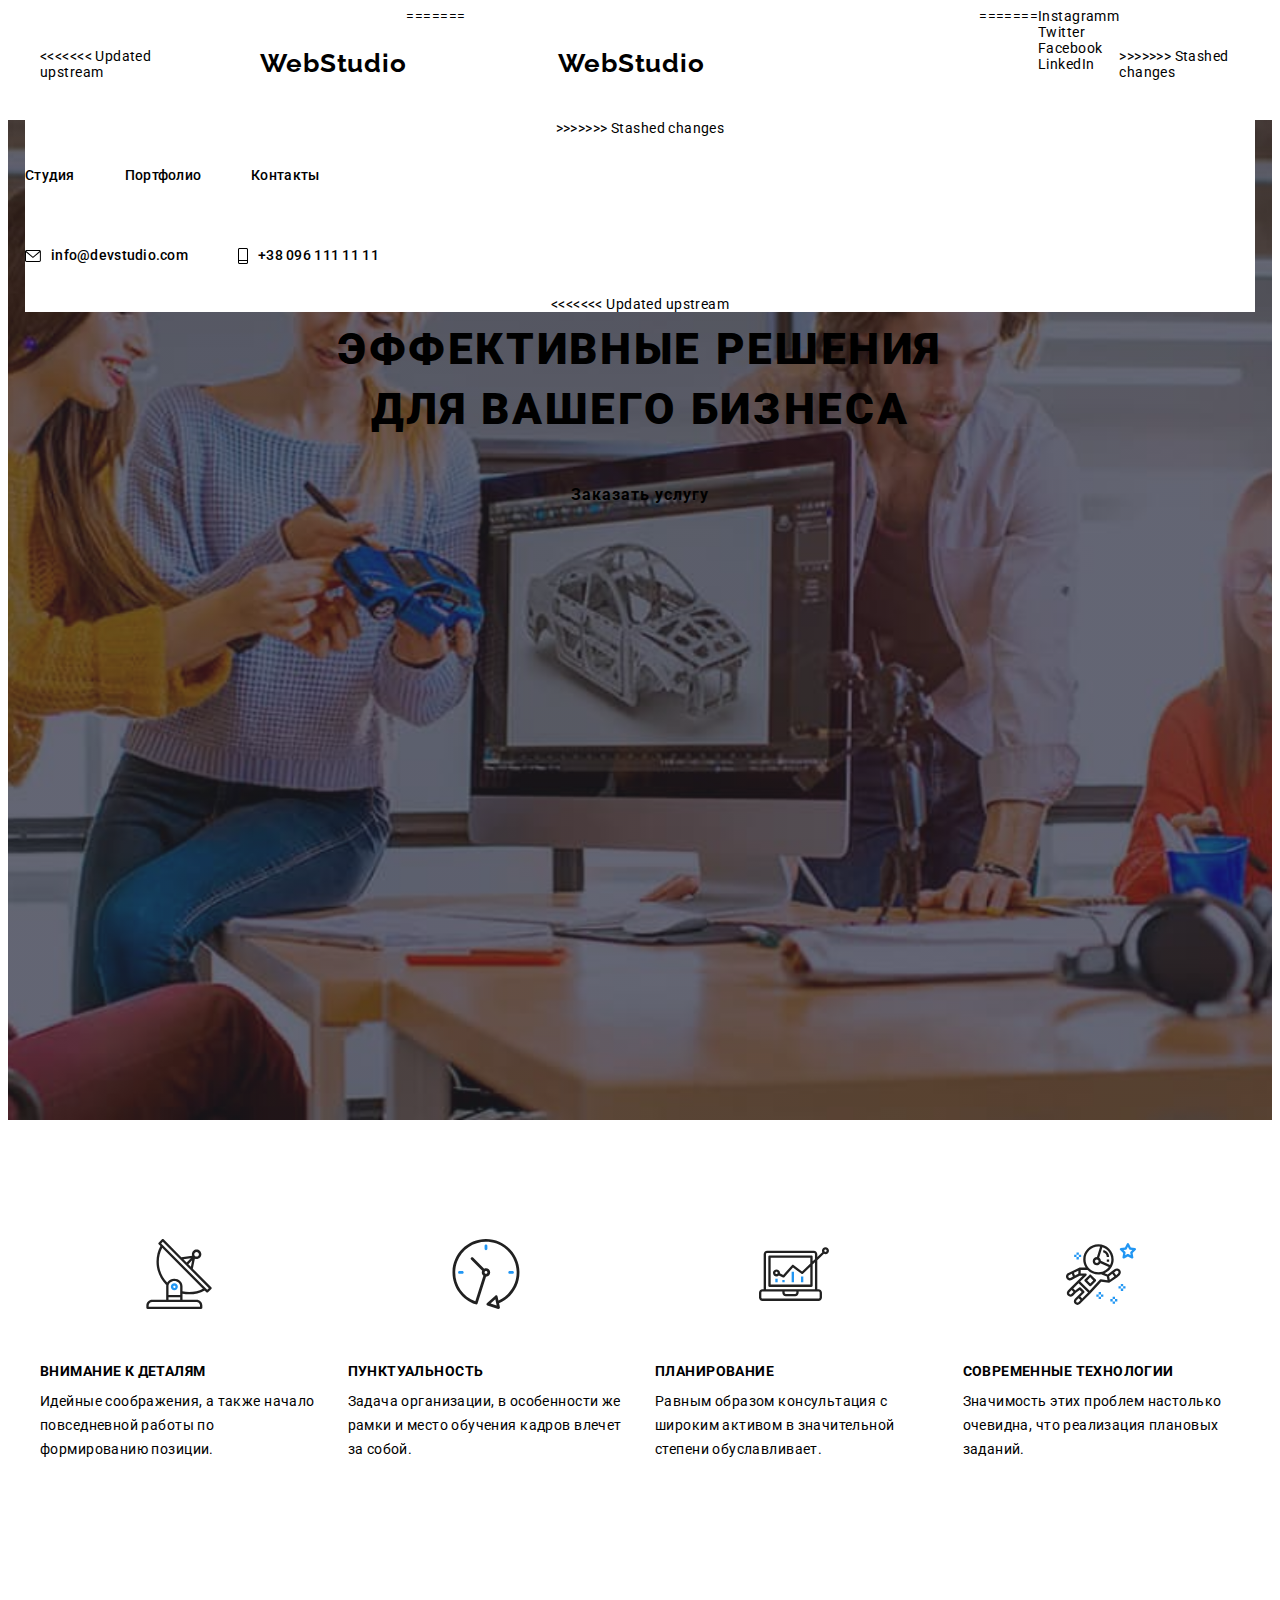
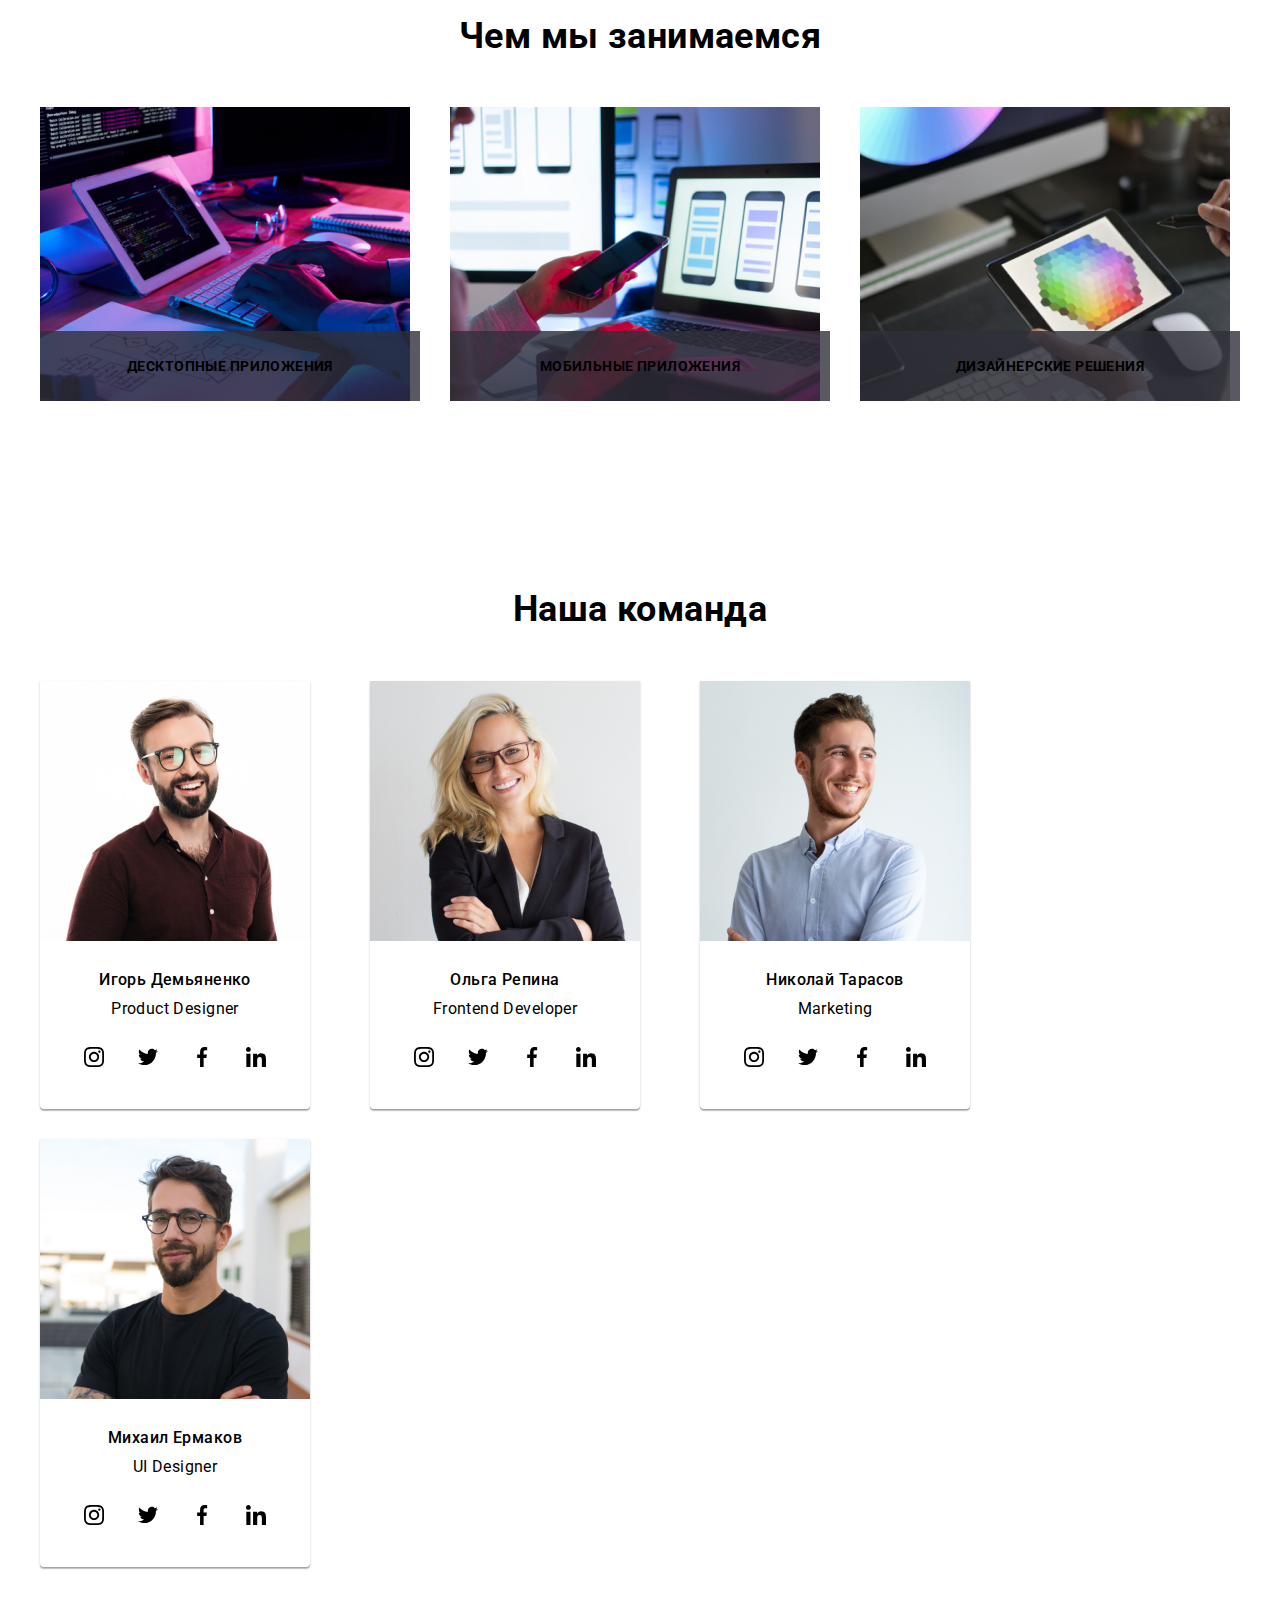
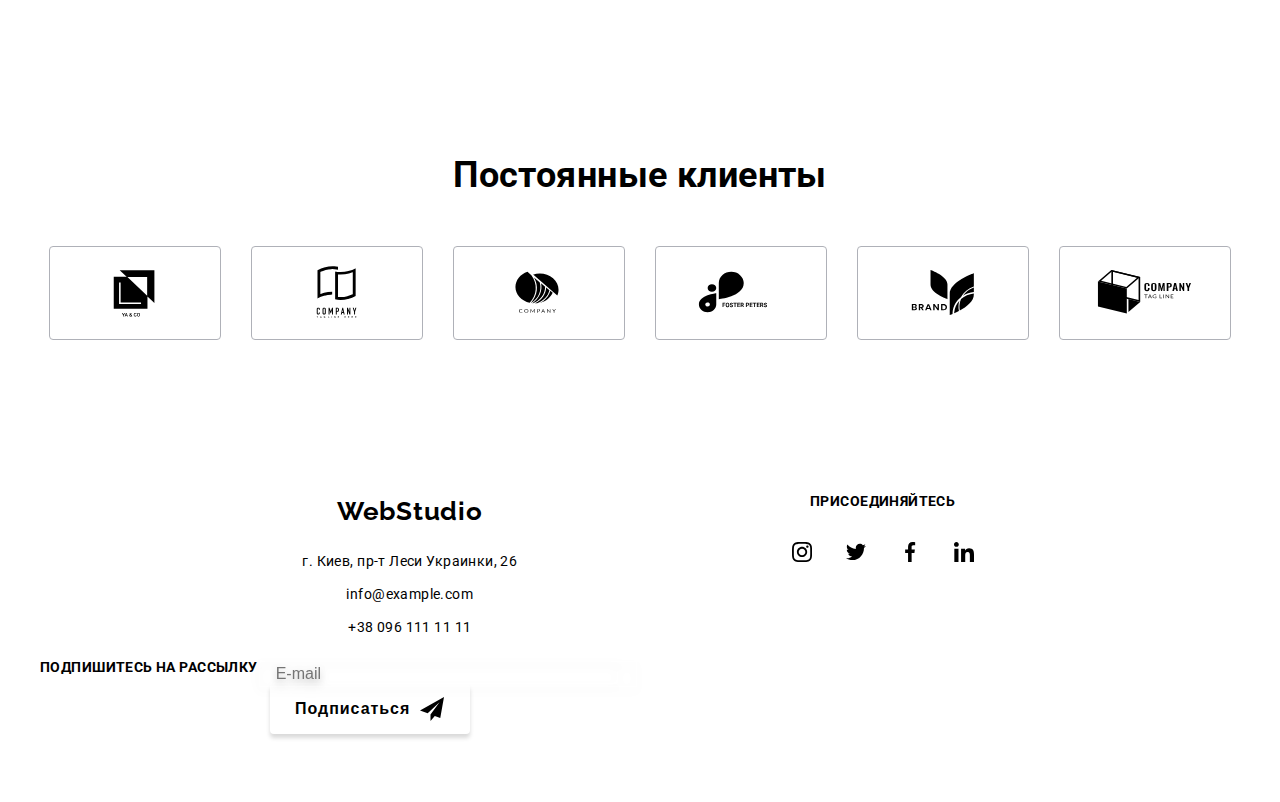
==== commit b519fc05: "132" ====
--- a/index.html
+++ b/index.html
@@ -24,10 +24,24 @@
 
     <header class="header">
         <div class="container header__menu-nav">
+<<<<<<< Updated upstream
 
             <nav class="header__navigation">
                 <a class="header__logo" href="./index.html"> <span class="logo--blue">Web</span>Studio</a>
                 <div class="header__menu is-open" id="header-menu">
+=======
+            <nav class="header__navigation">
+                <a class="header__logo" href="./index.html"> <span class="logo--blue">Web</span>Studio</a>
+                <button type="button" class="mob-menu-btn" aria-expanded="false" aria-controls="header__mob-menu"
+                    data-menu-button>
+                    <svg width="40" height="40" aria-label="Mобильноe меню">
+                        <use class="mob-menu-btn__menu" href="./images/icons.svg#icon-menu_40px-1"></use>
+                        <use class="mob-menu-btn__cross" href="./images/icons.svg#icon-close"></use>
+                    </svg>
+
+                </button>
+                <div class="header__mob-menu is-open" id="header__mob-menu">
+>>>>>>> Stashed changes
                     <ul class="header__page-nav list">
                         <li class="header__item">
                             <a class="header__link--current link" href="./index.html">Студия</a>
@@ -54,6 +68,7 @@
                                 </svg>+38 096 111 11 11</a>
                         </li>
                     </ul>
+<<<<<<< Updated upstream
                 </div>
             </nav>
             <button type="button" class="header-menu-btn" aria-expanded="false" aria-controls="header-menu"
@@ -63,6 +78,17 @@
                     <use href="./images/icons.svg#icon-close" class="header-menu-btn__cross"></use>
                 </svg>
             </button>
+=======
+                    <ul class="header__social list">
+                        <li class="header__social--item"><a href=""></a>Instagramm</li>
+                        <li class="header__social--item"><a href=""></a>Twitter</li>
+                        <li class="header__social--item"><a href=""></a>Facebook</li>
+                        <li class="header__social--item"><a href=""></a>LinkedIn</li>
+                    </ul>
+                </div>
+
+            </nav>
+>>>>>>> Stashed changes
         </div>
     </header>
     <main>
@@ -473,6 +499,8 @@
     <!-- Ставим перед закрывающим тегом body -->
     <script src="./js/menu.js"></script>
     <script src="./js/modal.js"></script>
+    <script src="./js/menu.js"></script>
+    <!-- <script src="./js/mobile-menu.js"></script> -->
 </body>
 
 </html>--- a/css/main.min.css
+++ b/css/main.min.css
@@ -1 +1,5 @@
-:root{--primery-bgr-color: #ffffff;--secondary-bgr-color: #f5f4fa;--footer-bgr-color: #2f303a;--primery-text-color: #757575;--secondary-text-color: #212121;--accent-color: #2196f3;--head-text-color: #ffffff;--head-button-bgr-color: #2196f3;--address-color: rgba(255, 255, 255, 0.6);--logo-color-sec: #000000;--hover-btn-color: #188ce8;--border-color: #eeeeee;--head-border-line: #ececec;--social-icons-color: #afb1b8;--social-bgc: rgba(255, 255, 255, 0.1);--cubic-animation: cubic-bezier(0.4, 0, 0.2, 1);--modal-bgc: rgba(0, 0, 0, 0.2)}.visually-hidden{position:absolute;width:1px;height:1px;margin:-1px;border:0;padding:0;white-space:nowrap;-webkit-clip-path:inset(100%);clip-path:inset(100%);clip:rect(0 0 0 0);overflow:hidden}body{background-color:var(--primery-bgr-color);color:var(--primery-text-color);font-family:"Roboto",sans-serif;font-size:14px;letter-spacing:.03em}h1,h2,h3,h4,h5,h6,p{margin:0px}img{display:block;max-width:100%;height:auto;-o-object-fit:cover;object-fit:cover;-o-object-position:center;object-position:center}address{font-style:normal;text-decoration:none;margin-top:20px}.list{list-style:none;padding-left:0;margin:0;text-decoration:none}.link{text-decoration:none}.section{padding-top:60px;padding-bottom:60px}@media screen and (min-width: 1200px){.section{padding-top:94px;padding-bottom:94px}}.container{padding-left:15px;padding-right:15px;margin-left:auto;margin-right:auto}@media screen and (min-width: 480px){.container{width:480px}}@media screen and (min-width: 768px){.container{width:768px}}@media screen and (min-width: 1200px){.container{width:1200px}}.header{border-bottom:solid 1px var(--head-border-line);position:relative}.header__menu-nav{display:-webkit-box;display:-ms-flexbox;display:flex}.header__logo{color:var(--logo-color-sec);display:inline-block;-webkit-text-decoration-line:none;text-decoration-line:none;font-family:Raleway,sans-serif;font-weight:700;font-size:26px;line-height:1.2;letter-spacing:.03em;padding-top:16px;padding-bottom:16px}.logo--blue{color:var(--accent-color)}.header__navigation{display:-webkit-box;display:-ms-flexbox;display:flex;-webkit-box-align:center;-ms-flex-align:center;align-items:center;width:100%}.header__page-nav{color:var(--secondary-text-color);display:-webkit-box;display:-ms-flexbox;display:flex;list-style:none;font-weight:500;line-height:1.14;letter-spacing:.02em}.header__page-nav .header__item{margin-right:50px}.header__page-nav .header__item:last-child{margin-right:0px}.header__link{color:var(--secondary-text-color);display:block;padding-top:32px;padding-bottom:32px;font-size:14px;-webkit-transition-property:color;transition-property:color;-webkit-transition-duration:250ms;transition-duration:250ms;-webkit-transition-timing-function:var(--cubic-animation);transition-timing-function:var(--cubic-animation)}.header__link:hover,.header__link:focus{color:var(--accent-color)}.header__link--current{color:var(--accent-color);display:block;padding-top:32px;padding-bottom:32px}.header__contacts-list{display:-webkit-box;display:-ms-flexbox;display:flex;margin-left:auto}.header__contact-info{color:var(--primery-text-color);display:-webkit-box;display:-ms-flexbox;display:flex;-webkit-box-align:center;-ms-flex-align:center;align-items:center;padding-top:32px;padding-bottom:32px;-webkit-text-decoration-line:none;text-decoration-line:none;list-style:none;font-weight:500;line-height:1.14;letter-spacing:.02em;-webkit-transition-property:color;transition-property:color;-webkit-transition-duration:250ms;transition-duration:250ms;-webkit-transition-timing-function:var(--cubic-animation);transition-timing-function:var(--cubic-animation)}.header__contact-info:hover,.header__contact-info:focus{color:var(--accent-color)}.header__contacts-list .header__contact-item{margin-right:50px}.header__contacts-list .header__contact-item:last-child{margin-right:0px}.header__link--current{position:relative}.header__link--current::after{position:absolute;content:"";bottom:0;display:block;background-color:var(--head-button-bgr-color);width:100%;height:4px;border-radius:2px}.backdrop{position:fixed;top:0;left:0;width:100%;height:100%;background-color:var(--modal-bgc);opacity:1;-webkit-transition-property:opacity;transition-property:opacity;-webkit-transition-duration:250ms;transition-duration:250ms;-webkit-transition-timing-function:var(--cubic-animation);transition-timing-function:var(--cubic-animation)}.backdrop.is-hidden{opacity:0;pointer-events:none;-webkit-transition-property:opacity;transition-property:opacity;-webkit-transition-duration:250ms;transition-duration:250ms;-webkit-transition-timing-function:var(--cubic-animation);transition-timing-function:var(--cubic-animation)}.modal{position:absolute;top:50%;left:50%;-webkit-transform:translate(-50%, -50%);transform:translate(-50%, -50%);background-color:var(--primery-bgr-color);width:528px;height:581px;-webkit-box-shadow:0px 1px 3px rgba(0,0,0,.12),0px 1px 1px rgba(0,0,0,.14),0px 2px 1px rgba(0,0,0,.2);box-shadow:0px 1px 3px rgba(0,0,0,.12),0px 1px 1px rgba(0,0,0,.14),0px 2px 1px rgba(0,0,0,.2);border-radius:4px;padding:40px}.btn-close{position:absolute;right:0;top:0;width:30px;height:30px;margin-top:8px;margin-right:8px;border-radius:50%;border:1px solid rgba(0,0,0,.1);background-color:var(--primery-bgr-color);-webkit-transition-property:color,border-color;transition-property:color,border-color;-webkit-transition-duration:250ms;transition-duration:250ms;-webkit-transition-timing-function:var(--cubic-animation);transition-timing-function:var(--cubic-animation);cursor:pointer}.icon-close{display:-webkit-box;display:-ms-flexbox;display:flex;-webkit-box-pack:center;-ms-flex-pack:center;justify-content:center;-webkit-box-align:center;-ms-flex-align:center;align-items:center;fill:currentColor}.btn-close:hover{color:var(--accent-color);border-color:var(--accent-color)}.topic{display:-webkit-box;display:-ms-flexbox;display:flex;-webkit-box-pack:center;-ms-flex-pack:center;justify-content:center;font-weight:700;font-size:20px;line-height:1.15;text-align:center;color:var(--secondary-text-color)}.modal__form-contact{position:relative;display:-webkit-box;display:-ms-flexbox;display:flex;-webkit-box-orient:vertical;-webkit-box-direction:normal;-ms-flex-direction:column;flex-direction:column;-webkit-box-pack:center;-ms-flex-pack:center;justify-content:center;margin-top:10px;-webkit-transition:border-color 250ms var(--cubic-animation);transition:border-color 250ms var(--cubic-animation)}.modal__form-label{font-weight:400;font-size:12px;line-height:1.17;letter-spacing:.01em;color:var(--primery-text-color);margin-bottom:4px}.field-contact{width:448px;height:40px;border:1px solid rgba(33,33,33,.2);border-radius:4px;cursor:pointer;padding-left:42px;outline:currentColor;-webkit-transition:border-color 250ms var(--cubic-animation);transition:border-color 250ms var(--cubic-animation)}.field-contact:focus{outline:var(--accent-color)}.modal__form-contact:focus-within .field-contact,.modal__form-contact:hover .field-contact{border:1px solid var(--accent-color)}.icon-name{position:absolute;top:65%;left:15px;-webkit-transform:translateY(-50%);transform:translateY(-50%);display:inline-block;fill:var(--secondary-text-color);-webkit-transition:fill 250ms var(--cubic-animation);transition:fill 250ms var(--cubic-animation)}.field-contact:focus~.icon-name,.field-contact:hover~.icon-name{fill:var(--accent-color)}.comments{display:-webkit-box;display:-ms-flexbox;display:flex;-webkit-box-orient:vertical;-webkit-box-direction:normal;-ms-flex-direction:column;flex-direction:column;-webkit-box-pack:center;-ms-flex-pack:center;justify-content:center;margin-top:10px}.comments__text{height:120px;resize:none;padding:12px 16px;outline:currentColor}.comments:focus-within .comments__text,.comments:hover .comments__text{border:1px solid var(--accent-color)}.coment-label{font-weight:400;font-size:12px;line-height:1.17;letter-spacing:.01em;color:var(--primery-text-color);margin-bottom:4px}.policy{display:-webkit-box;display:-ms-flexbox;display:flex;-webkit-box-pack:space-evenly;-ms-flex-pack:space-evenly;justify-content:space-evenly;margin-top:20px;margin-bottom:30px;cursor:pointer}.checkbox{cursor:pointer}.terms{color:var(--accent-color)}.modal__accept-btn{display:-webkit-box;display:-ms-flexbox;display:flex;min-width:200px;background:var(--head-button-bgr-color);-webkit-box-shadow:0px 4px 4px rgba(0,0,0,.15);box-shadow:0px 4px 4px rgba(0,0,0,.15);border-radius:4px;border:none;padding:10px 55px 10px 56px;-webkit-box-align:center;-ms-flex-align:center;align-items:center;-webkit-box-pack:center;-ms-flex-pack:center;justify-content:center;margin:0 auto;font-weight:700;font-size:16px;line-height:1.88;letter-spacing:.06em;color:var(--head-text-color);-webkit-transition:background-color 250ms var(--cubic-animation);transition:background-color 250ms var(--cubic-animation);cursor:pointer}.modal__accept-btn:hover,.modal__accept-btn:focus{background:var(--hover-btn-color);-webkit-box-shadow:0px 4px 4px rgba(0,0,0,.15);box-shadow:0px 4px 4px rgba(0,0,0,.15)}.button-list{display:-webkit-box;display:-ms-flexbox;display:flex;-ms-flex-wrap:wrap;flex-wrap:wrap;-webkit-column-gap:8px;-moz-column-gap:8px;column-gap:8px;row-gap:15px;margin-bottom:40px}@media screen and (max-width: 767px){.button-list{-webkit-box-pack:start;-ms-flex-pack:start;justify-content:start}}@media screen and (min-width: 768px){.button-list{-webkit-box-pack:center;-ms-flex-pack:center;justify-content:center;margin-bottom:30px}}@media screen and (min-width: 1200px){.button-list{margin-bottom:50px}}.button-list>.btn:not(:last-child){margin-right:8px}.filter-button{background-color:var(--secondary-bgr-color);font-family:inherit;font-weight:500;font-size:16px;line-height:1.63;letter-spacing:.03em;cursor:pointer;padding:6px 22px;border-radius:4px;border:none;-webkit-box-shadow:0px 3px 1px rgba(0,0,0,.1),0px 1px 2px rgba(0,0,0,.08),0px 2px 2px rgba(0,0,0,.12);box-shadow:0px 3px 1px rgba(0,0,0,.1),0px 1px 2px rgba(0,0,0,.08),0px 2px 2px rgba(0,0,0,.12);-webkit-transition-property:color,background-color,-webkit-box-shadow;transition-property:color,background-color,-webkit-box-shadow;transition-property:color,background-color,box-shadow;transition-property:color,background-color,box-shadow,-webkit-box-shadow;-webkit-transition-duration:250ms;transition-duration:250ms;-webkit-transition-timing-function:var(--cubic-animation);transition-timing-function:var(--cubic-animation)}.filter-button:hover,.filter-button:focus{color:var(--head-text-color);background-color:var(--accent-color);-webkit-box-shadow:0px 3px 1px rgba(0,0,0,.1),0px 1px 2px rgba(0,0,0,.08),0px 2px 2px rgba(0,0,0,.12);box-shadow:0px 3px 1px rgba(0,0,0,.1),0px 1px 2px rgba(0,0,0,.08),0px 2px 2px rgba(0,0,0,.12)}.filter-button :not(:last-child){margin-right:22px}.project{display:-webkit-box;display:-ms-flexbox;display:flex;-ms-flex-wrap:wrap;flex-wrap:wrap;margin-right:-30px;margin-bottom:-30px}.project__card{margin-right:30px;margin-bottom:30px}@media screen and (max-width: 767px){.project__card{-ms-flex-preferred-size:calc((100% - 0px)/1);flex-basis:calc((100% - 0px)/1)}}@media screen and (min-width: 768px){.project__card{-ms-flex-preferred-size:calc((100% - 30px)/2);flex-basis:calc((100% - 30px)/2)}}@media screen and (min-width: 1200px){.project__card{-ms-flex-preferred-size:calc((100% - 60px)/2);flex-basis:calc((100% - 60px)/2)}}.project-title{color:var(--secondary-text-color);background-color:var(--head-text-color);font-size:18px;line-height:2;letter-spacing:.06em;margin-bottom:4px}.project-card-description{padding-left:24px;padding-right:24px;padding-top:20px;padding-bottom:20px;border:solid 1px var(--border-color);border-top:none}.project-description{font-size:16px;line-height:1.87;background-color:var(--head-text-color)}.page-hero{background-color:var(--footer-bgr-color);text-align:center;padding-top:200px;padding-bottom:200px}.page-hero__title{color:var(--head-text-color);font-size:44px;font-weight:900;line-height:1.36;letter-spacing:.06em;text-align:center;text-transform:uppercase;width:696px;margin:0 auto}.page-hero__button{color:var(--head-text-color);background-color:var(--accent-color);font-size:16px;font-weight:700;line-height:1.88;font-family:inherit;cursor:pointer;letter-spacing:.06em;display:inline-block;min-width:200px;padding:10px 32px;text-align:center;border-radius:4px;border:none;margin-top:30px;-webkit-transition-property:color,background-color;transition-property:color,background-color;-webkit-transition-duration:250ms;transition-duration:250ms;-webkit-transition-timing-function:var(--cubic-animation);transition-timing-function:var(--cubic-animation)}.page-hero__button:hover,.page-hero__button:focus{background-color:var(--hover-btn-color)}.section-title{color:var(--secondary-text-color);font-size:36px;line-height:1.16;text-align:center;margin-bottom:50px}.benefits{display:-webkit-box;display:-ms-flexbox;display:flex}.benefits__list{margin-right:30px;text-align:left}.benefits__list:last-child{margin-right:0px}.benefits__thumb{background-color:var(--secondary-bgr-color);margin-bottom:30px;border:none;border-radius:4px;display:-webkit-box;display:-ms-flexbox;display:flex;-webkit-box-align:center;-ms-flex-align:center;align-items:center;-webkit-box-pack:center;-ms-flex-pack:center;justify-content:center}.section-subtitle{color:var(--secondary-text-color);line-height:1.14;text-transform:uppercase;font-size:14px;margin-bottom:10px}.desc{line-height:1.7}.work-section{padding-top:0;padding-bottom:94px}.work-section__list{display:-webkit-box;display:-ms-flexbox;display:flex}.work-section__item{-ms-flex-preferred-size:calc((100% - 60px)/3);flex-basis:calc((100% - 60px)/3)}.work-section__item:not(:last-child){margin-right:30px}.company-team{background-color:var(--secondary-bgr-color)}@media screen and (min-width: 768px){.company-team__list{display:-webkit-box;display:-ms-flexbox;display:flex;-ms-flex-wrap:wrap;flex-wrap:wrap;gap:30px}}.company-team__item{background-color:var(--head-text-color);border-bottom-left-radius:4px;border-bottom-right-radius:4px}@media screen and (max-width: 767px){.company-team__item:not(:last-child){margin-bottom:30px}}.icons-social{display:-webkit-box;display:-ms-flexbox;display:flex;-webkit-box-pack:center;-ms-flex-pack:center;justify-content:center;gap:10px}.icon-panel-logo{display:-webkit-box;display:-ms-flexbox;display:flex;-webkit-box-pack:center;-ms-flex-pack:center;justify-content:center;-webkit-box-align:center;-ms-flex-align:center;align-items:center;width:44px;height:44px;border-radius:50%;cursor:pointer;color:var(--social-icons-color);-webkit-transition-property:color,background-color;transition-property:color,background-color;-webkit-transition-duration:250ms;transition-duration:250ms;-webkit-transition-timing-function:var(--cubic-animation);transition-timing-function:var(--cubic-animation)}.icon-network{fill:currentColor}.icon-panel-logo:hover,.icon-panel-logo:focus{background-color:var(--accent-color);color:var(--head-text-color)}.company-team__item{-webkit-box-shadow:0px 1px 3px rgba(0,0,0,.12),0px 1px 1px rgba(0,0,0,.14),0px 2px 1px rgba(0,0,0,.2);box-shadow:0px 1px 3px rgba(0,0,0,.12),0px 1px 1px rgba(0,0,0,.14),0px 2px 1px rgba(0,0,0,.2)}.team-description{padding-top:30px;padding-bottom:30px;text-align:center}.full-name{color:var(--secondary-text-color);font-size:16px;font-weight:500;line-height:1.18;margin-bottom:10px}.job-title{font-size:16px;line-height:1.18;margin-bottom:16px}.customers{display:-webkit-box;display:-ms-flexbox;display:flex;gap:30px;-webkit-box-pack:center;-ms-flex-pack:center;justify-content:center;-ms-flex-wrap:wrap;flex-wrap:wrap}.customers__logo{display:-webkit-box;display:-ms-flexbox;display:flex;-webkit-box-pack:center;-ms-flex-pack:center;justify-content:center;-webkit-box-align:center;-ms-flex-align:center;align-items:center;width:170px;height:92px;border:1px solid #afb1b8;border-radius:4px;cursor:pointer;color:var(--social-icons-color);-webkit-transition-property:color,border-color;transition-property:color,border-color;-webkit-transition-duration:250ms;transition-duration:250ms;-webkit-transition-timing-function:var(--cubic-animation);transition-timing-function:var(--cubic-animation)}.customers__logo:hover,.customers__logo:focus{color:var(--accent-color);border-color:var(--accent-color)}.customers__logo--icon-comp{fill:currentColor}.overlay{background-image:-webkit-gradient(linear, left top, right top, from(rgba(47, 48, 58, 0.4)), to(rgba(47, 48, 58, 0.4))),url(../images/header.jpg);background-image:linear-gradient(to right, rgba(47, 48, 58, 0.4), rgba(47, 48, 58, 0.4)),url(../images/header.jpg);background-position:center;background-repeat:no-repeat;background-size:cover;max-width:1600px;height:600px;margin:0 auto}.header__icon-mail{width:16px;height:12px;margin-right:10px;fill:currentColor}.header__icon-tel{width:10px;height:16px;margin-right:10px;fill:currentColor}.header__icon:hover,.header__icon:focus{fill:var(--accent-color)}.footer{background-color:var(--footer-bgr-color);padding-top:60px;padding-bottom:60px}.footer__logo{color:var(--head-text-color);font-family:Raleway,sans-serif;font-weight:700;font-size:26px;line-height:1.38;letter-spacing:.03em;text-decoration:none}.footer__item{display:block}.footer__item:not(:last-child){margin-bottom:9px}.footer__address{color:var(--head-text-color);margin-top:20px;line-height:1.71;-webkit-transition-property:color;transition-property:color;-webkit-transition-duration:250ms;transition-duration:250ms;-webkit-transition-timing-function:var(--cubic-animation);transition-timing-function:var(--cubic-animation)}.footer__address:hover,.footer__address:focus{color:var(--accent-color)}.footer__contact{color:var(--address-color);line-height:1.71;-webkit-transition-property:color;transition-property:color;-webkit-transition-duration:250ms;transition-duration:250ms;-webkit-transition-timing-function:var(--cubic-animation);transition-timing-function:var(--cubic-animation)}.footer__contact:hover,.footer__contact:focus{color:var(--accent-color)}@media screen and (min-width: 1200px){.footer__container{display:-webkit-box;display:-ms-flexbox;display:flex;-webkit-box-align:baseline;-ms-flex-align:baseline;align-items:baseline}}@media screen and (min-width: 768px){.footer__container--content{display:-webkit-box;display:-ms-flexbox;display:flex;-ms-flex-pack:distribute;justify-content:space-around;-webkit-box-align:baseline;-ms-flex-align:baseline;align-items:baseline}}@media screen and (max-width: 1199px){.footer__box-contact{text-align:center;margin-bottom:60px}}@media screen and (min-width: 1200px){.footer__box-contact{margin-right:70px;width:231px}}@media screen and (max-width: 767px){.footer__box-social{margin-bottom:60px}}@media screen and (max-width: 1199px){.footer__box-social{text-align:center}}.footer__icon-list{display:-webkit-box;display:-ms-flexbox;display:flex;list-style:none;-webkit-box-pack:center;-ms-flex-pack:center;justify-content:center;gap:10px;padding-left:0}.footer__slogan{display:block;margin-bottom:20px;color:var(--head-text-color);font-weight:700;line-height:1.14;text-transform:uppercase}.footer-panel-logo{display:-webkit-box;display:-ms-flexbox;display:flex;-webkit-box-pack:center;-ms-flex-pack:center;justify-content:center;-webkit-box-align:center;-ms-flex-align:center;align-items:center;width:44px;height:44px;border-radius:50%;cursor:pointer;background-color:var(--social-bgc);fill:var(--head-text-color);-webkit-transition-property:background-color;transition-property:background-color;-webkit-transition-duration:250ms;transition-duration:250ms;-webkit-transition-timing-function:var(--cubic-animation);transition-timing-function:var(--cubic-animation)}.footer-panel-logo:hover,.footer-panel-logo:focus{background-color:var(--accent-color)}@media screen and (max-width: 1199px){.footer__form--window{text-align:center}}@media screen and (min-width: 1200px){.footer__form--window{margin-left:auto}}.footer__label{min-width:358px;border:1px solid rgba(255,255,255,.3);-webkit-filter:drop-shadow(0px 4px 4px rgba(0, 0, 0, 0.15));filter:drop-shadow(0px 4px 4px rgba(0, 0, 0, 0.15));border-radius:4px}.footer__input{width:100%;height:50px;background-color:var(--footer-bgr-color);font-size:16px;line-height:1.25;color:rgba(255,255,255,.6);outline:currentColor;-webkit-transition:border-color 250ms var(--cubic-animation);transition:border-color 250ms var(--cubic-animation);padding-left:16px;-webkit-filter:drop-shadow(0px 4px 4px rgba(0, 0, 0, 0.15));filter:drop-shadow(0px 4px 4px rgba(0, 0, 0, 0.15));border:1px solid rgba(255,255,255,.3)}.footer__button{display:-webkit-inline-box;display:-ms-inline-flexbox;display:inline-flex;-webkit-box-align:center;-ms-flex-align:center;align-items:center;-webkit-box-pack:center;-ms-flex-pack:center;justify-content:center;text-align:center;margin-left:12px;min-width:200px;padding-top:10px;padding-bottom:10px;background:var(--accent-color);-webkit-box-shadow:0px 4px 4px rgba(0,0,0,.15);box-shadow:0px 4px 4px rgba(0,0,0,.15);border-radius:4px;border:none;cursor:pointer;gap:10px}.footer__btn-text{display:-webkit-box;display:-ms-flexbox;display:flex;font-weight:700;font-size:16px;line-height:1.88;letter-spacing:.06em;color:var(--head-text-color)}.icon-send{fill:var(--head-text-color)}.project__card--link{display:block;color:inherit}.project__card--link:hover,.project__card--link:focus{-webkit-box-shadow:0px 1px 1px rgba(0,0,0,.12),0px 4px 4px rgba(0,0,0,.06),1px 4px 6px rgba(0,0,0,.16);box-shadow:0px 1px 1px rgba(0,0,0,.12),0px 4px 4px rgba(0,0,0,.06),1px 4px 6px rgba(0,0,0,.16)}.work-section__item{position:relative}.job-description{position:absolute;display:-webkit-box;display:-ms-flexbox;display:flex;-webkit-box-pack:center;-ms-flex-pack:center;justify-content:center;-webkit-box-align:center;-ms-flex-align:center;align-items:center;font-weight:700;font-size:14px;line-height:1.17;bottom:0;left:0;width:100%;background-color:rgba(47,48,58,.8);height:70px;color:var(--head-text-color);text-transform:uppercase}.project__card--window{position:relative;overflow:hidden}.window-overlay{position:absolute;background-color:rgba(33,150,243,.9);top:0px;right:0px;width:100%;height:100%;-webkit-transform:translateY(100%);transform:translateY(100%);-webkit-transition:-webkit-transform 250ms var(--cubic-animation);transition:-webkit-transform 250ms var(--cubic-animation);transition:transform 250ms var(--cubic-animation);transition:transform 250ms var(--cubic-animation), -webkit-transform 250ms var(--cubic-animation)}.window-overlay__text{font-weight:400;font-size:18px;line-height:1.56;color:var(--head-text-color);padding:63px 24px}.project__card--link:hover .window-overlay,.project__card--link:focus .window-overlay{-webkit-transform:translateY(0);transform:translateY(0);opacity:1}.header-menu-btn .header-menu-btn__cross{display:none}.header-menu-btn.is-open .header-menu-btn__menu{display:none}.header-menu-btn.is-open .header-menu-btn__cross{display:block}.header-menu-btn{position:relative;display:none;-webkit-box-pack:center;-ms-flex-pack:center;justify-content:center;-webkit-box-align:center;-ms-flex-align:center;align-items:center;z-index:50;padding-top:0;padding-right:0;padding-bottom:0;padding-left:0;background-color:rgba(0,0,0,0);border:none;fill:currentColor;cursor:pointer}.header-menu-btn:hover,.header-menu-btn:focus{color:var(--accent-color)}@media screen and (max-width: 767px){.header-menu-btn{display:-webkit-box;display:-ms-flexbox;display:flex;margin-left:auto}}.header__menu{display:-webkit-box;display:-ms-flexbox;display:flex;-webkit-box-flex:1;-ms-flex-positive:1;flex-grow:1}@media screen and (max-width: 767px){.header__menu{display:none;text-align:center;background-color:#fff;fill:currentColor;border:none}}.qualities{padding-top:60px;padding-bottom:60px}.benefits{display:-webkit-box;display:-ms-flexbox;display:flex;-ms-flex-wrap:wrap;flex-wrap:wrap;gap:30px}.benefits__list{margin-right:0}@media screen and (min-width: 768px){.benefits__list{-ms-flex-preferred-size:calc((100% - 30px)/2);flex-basis:calc((100% - 30px)/2)}}@media screen and (min-width: 1200px){.benefits__list{-ms-flex-preferred-size:calc((100% - 90px)/4);flex-basis:calc((100% - 90px)/4)}}@media screen and (max-width: 1199px){.work-section{display:none}}@media screen and (max-width: 1199px){.footer__form--text{max-width:450px;margin-left:auto;margin-right:auto;margin-bottom:20px}}@media screen and (min-width: 1200px){.footer__form--text{display:-webkit-inline-box;display:-ms-inline-flexbox;display:inline-flex;width:358px;margin-right:12px}}/*# sourceMappingURL=main.min.css.map */+<<<<<<< Updated upstream
+:root{--primery-bgr-color: #ffffff;--secondary-bgr-color: #f5f4fa;--footer-bgr-color: #2f303a;--primery-text-color: #757575;--secondary-text-color: #212121;--accent-color: #2196f3;--head-text-color: #ffffff;--head-button-bgr-color: #2196f3;--address-color: rgba(255, 255, 255, 0.6);--logo-color-sec: #000000;--hover-btn-color: #188ce8;--border-color: #eeeeee;--head-border-line: #ececec;--social-icons-color: #afb1b8;--social-bgc: rgba(255, 255, 255, 0.1);--cubic-animation: cubic-bezier(0.4, 0, 0.2, 1);--modal-bgc: rgba(0, 0, 0, 0.2)}.visually-hidden{position:absolute;width:1px;height:1px;margin:-1px;border:0;padding:0;white-space:nowrap;-webkit-clip-path:inset(100%);clip-path:inset(100%);clip:rect(0 0 0 0);overflow:hidden}body{background-color:var(--primery-bgr-color);color:var(--primery-text-color);font-family:"Roboto",sans-serif;font-size:14px;letter-spacing:.03em}h1,h2,h3,h4,h5,h6,p{margin:0px}img{display:block;max-width:100%;height:auto;-o-object-fit:cover;object-fit:cover;-o-object-position:center;object-position:center}address{font-style:normal;text-decoration:none;margin-top:20px}.list{list-style:none;padding-left:0;margin:0;text-decoration:none}.link{text-decoration:none}.section{padding-top:60px;padding-bottom:60px}@media screen and (min-width: 1200px){.section{padding-top:94px;padding-bottom:94px}}.container{padding-left:15px;padding-right:15px;margin-left:auto;margin-right:auto}@media screen and (min-width: 480px){.container{width:480px}}@media screen and (min-width: 768px){.container{width:768px}}@media screen and (min-width: 1200px){.container{width:1200px}}.header{border-bottom:solid 1px var(--head-border-line);position:relative}.header__menu-nav{display:-webkit-box;display:-ms-flexbox;display:flex}.header__logo{color:var(--logo-color-sec);display:inline-block;-webkit-text-decoration-line:none;text-decoration-line:none;font-family:Raleway,sans-serif;font-weight:700;font-size:26px;line-height:1.2;letter-spacing:.03em;padding-top:16px;padding-bottom:16px}.logo--blue{color:var(--accent-color)}.header__navigation{display:-webkit-box;display:-ms-flexbox;display:flex;-webkit-box-align:center;-ms-flex-align:center;align-items:center;width:100%}.header__page-nav{color:var(--secondary-text-color);display:-webkit-box;display:-ms-flexbox;display:flex;list-style:none;font-weight:500;line-height:1.14;letter-spacing:.02em}.header__page-nav .header__item{margin-right:50px}.header__page-nav .header__item:last-child{margin-right:0px}.header__link{color:var(--secondary-text-color);display:block;padding-top:32px;padding-bottom:32px;font-size:14px;-webkit-transition-property:color;transition-property:color;-webkit-transition-duration:250ms;transition-duration:250ms;-webkit-transition-timing-function:var(--cubic-animation);transition-timing-function:var(--cubic-animation)}.header__link:hover,.header__link:focus{color:var(--accent-color)}.header__link--current{color:var(--accent-color);display:block;padding-top:32px;padding-bottom:32px}.header__contacts-list{display:-webkit-box;display:-ms-flexbox;display:flex;margin-left:auto}.header__contact-info{color:var(--primery-text-color);display:-webkit-box;display:-ms-flexbox;display:flex;-webkit-box-align:center;-ms-flex-align:center;align-items:center;padding-top:32px;padding-bottom:32px;-webkit-text-decoration-line:none;text-decoration-line:none;list-style:none;font-weight:500;line-height:1.14;letter-spacing:.02em;-webkit-transition-property:color;transition-property:color;-webkit-transition-duration:250ms;transition-duration:250ms;-webkit-transition-timing-function:var(--cubic-animation);transition-timing-function:var(--cubic-animation)}.header__contact-info:hover,.header__contact-info:focus{color:var(--accent-color)}.header__contacts-list .header__contact-item{margin-right:50px}.header__contacts-list .header__contact-item:last-child{margin-right:0px}.header__link--current{position:relative}.header__link--current::after{position:absolute;content:"";bottom:0;display:block;background-color:var(--head-button-bgr-color);width:100%;height:4px;border-radius:2px}.backdrop{position:fixed;top:0;left:0;width:100%;height:100%;background-color:var(--modal-bgc);opacity:1;-webkit-transition-property:opacity;transition-property:opacity;-webkit-transition-duration:250ms;transition-duration:250ms;-webkit-transition-timing-function:var(--cubic-animation);transition-timing-function:var(--cubic-animation)}.backdrop.is-hidden{opacity:0;pointer-events:none;-webkit-transition-property:opacity;transition-property:opacity;-webkit-transition-duration:250ms;transition-duration:250ms;-webkit-transition-timing-function:var(--cubic-animation);transition-timing-function:var(--cubic-animation)}.modal{position:absolute;top:50%;left:50%;-webkit-transform:translate(-50%, -50%);transform:translate(-50%, -50%);background-color:var(--primery-bgr-color);width:528px;height:581px;-webkit-box-shadow:0px 1px 3px rgba(0,0,0,.12),0px 1px 1px rgba(0,0,0,.14),0px 2px 1px rgba(0,0,0,.2);box-shadow:0px 1px 3px rgba(0,0,0,.12),0px 1px 1px rgba(0,0,0,.14),0px 2px 1px rgba(0,0,0,.2);border-radius:4px;padding:40px}.btn-close{position:absolute;right:0;top:0;width:30px;height:30px;margin-top:8px;margin-right:8px;border-radius:50%;border:1px solid rgba(0,0,0,.1);background-color:var(--primery-bgr-color);-webkit-transition-property:color,border-color;transition-property:color,border-color;-webkit-transition-duration:250ms;transition-duration:250ms;-webkit-transition-timing-function:var(--cubic-animation);transition-timing-function:var(--cubic-animation);cursor:pointer}.icon-close{display:-webkit-box;display:-ms-flexbox;display:flex;-webkit-box-pack:center;-ms-flex-pack:center;justify-content:center;-webkit-box-align:center;-ms-flex-align:center;align-items:center;fill:currentColor}.btn-close:hover{color:var(--accent-color);border-color:var(--accent-color)}.topic{display:-webkit-box;display:-ms-flexbox;display:flex;-webkit-box-pack:center;-ms-flex-pack:center;justify-content:center;font-weight:700;font-size:20px;line-height:1.15;text-align:center;color:var(--secondary-text-color)}.modal__form-contact{position:relative;display:-webkit-box;display:-ms-flexbox;display:flex;-webkit-box-orient:vertical;-webkit-box-direction:normal;-ms-flex-direction:column;flex-direction:column;-webkit-box-pack:center;-ms-flex-pack:center;justify-content:center;margin-top:10px;-webkit-transition:border-color 250ms var(--cubic-animation);transition:border-color 250ms var(--cubic-animation)}.modal__form-label{font-weight:400;font-size:12px;line-height:1.17;letter-spacing:.01em;color:var(--primery-text-color);margin-bottom:4px}.field-contact{width:448px;height:40px;border:1px solid rgba(33,33,33,.2);border-radius:4px;cursor:pointer;padding-left:42px;outline:currentColor;-webkit-transition:border-color 250ms var(--cubic-animation);transition:border-color 250ms var(--cubic-animation)}.field-contact:focus{outline:var(--accent-color)}.modal__form-contact:focus-within .field-contact,.modal__form-contact:hover .field-contact{border:1px solid var(--accent-color)}.icon-name{position:absolute;top:65%;left:15px;-webkit-transform:translateY(-50%);transform:translateY(-50%);display:inline-block;fill:var(--secondary-text-color);-webkit-transition:fill 250ms var(--cubic-animation);transition:fill 250ms var(--cubic-animation)}.field-contact:focus~.icon-name,.field-contact:hover~.icon-name{fill:var(--accent-color)}.comments{display:-webkit-box;display:-ms-flexbox;display:flex;-webkit-box-orient:vertical;-webkit-box-direction:normal;-ms-flex-direction:column;flex-direction:column;-webkit-box-pack:center;-ms-flex-pack:center;justify-content:center;margin-top:10px}.comments__text{height:120px;resize:none;padding:12px 16px;outline:currentColor}.comments:focus-within .comments__text,.comments:hover .comments__text{border:1px solid var(--accent-color)}.coment-label{font-weight:400;font-size:12px;line-height:1.17;letter-spacing:.01em;color:var(--primery-text-color);margin-bottom:4px}.policy{display:-webkit-box;display:-ms-flexbox;display:flex;-webkit-box-pack:space-evenly;-ms-flex-pack:space-evenly;justify-content:space-evenly;margin-top:20px;margin-bottom:30px;cursor:pointer}.checkbox{cursor:pointer}.terms{color:var(--accent-color)}.modal__accept-btn{display:-webkit-box;display:-ms-flexbox;display:flex;min-width:200px;background:var(--head-button-bgr-color);-webkit-box-shadow:0px 4px 4px rgba(0,0,0,.15);box-shadow:0px 4px 4px rgba(0,0,0,.15);border-radius:4px;border:none;padding:10px 55px 10px 56px;-webkit-box-align:center;-ms-flex-align:center;align-items:center;-webkit-box-pack:center;-ms-flex-pack:center;justify-content:center;margin:0 auto;font-weight:700;font-size:16px;line-height:1.88;letter-spacing:.06em;color:var(--head-text-color);-webkit-transition:background-color 250ms var(--cubic-animation);transition:background-color 250ms var(--cubic-animation);cursor:pointer}.modal__accept-btn:hover,.modal__accept-btn:focus{background:var(--hover-btn-color);-webkit-box-shadow:0px 4px 4px rgba(0,0,0,.15);box-shadow:0px 4px 4px rgba(0,0,0,.15)}.button-list{display:-webkit-box;display:-ms-flexbox;display:flex;-ms-flex-wrap:wrap;flex-wrap:wrap;-webkit-column-gap:8px;-moz-column-gap:8px;column-gap:8px;row-gap:15px;margin-bottom:40px}@media screen and (max-width: 767px){.button-list{-webkit-box-pack:start;-ms-flex-pack:start;justify-content:start}}@media screen and (min-width: 768px){.button-list{-webkit-box-pack:center;-ms-flex-pack:center;justify-content:center;margin-bottom:30px}}@media screen and (min-width: 1200px){.button-list{margin-bottom:50px}}.button-list>.btn:not(:last-child){margin-right:8px}.filter-button{background-color:var(--secondary-bgr-color);font-family:inherit;font-weight:500;font-size:16px;line-height:1.63;letter-spacing:.03em;cursor:pointer;padding:6px 22px;border-radius:4px;border:none;-webkit-box-shadow:0px 3px 1px rgba(0,0,0,.1),0px 1px 2px rgba(0,0,0,.08),0px 2px 2px rgba(0,0,0,.12);box-shadow:0px 3px 1px rgba(0,0,0,.1),0px 1px 2px rgba(0,0,0,.08),0px 2px 2px rgba(0,0,0,.12);-webkit-transition-property:color,background-color,-webkit-box-shadow;transition-property:color,background-color,-webkit-box-shadow;transition-property:color,background-color,box-shadow;transition-property:color,background-color,box-shadow,-webkit-box-shadow;-webkit-transition-duration:250ms;transition-duration:250ms;-webkit-transition-timing-function:var(--cubic-animation);transition-timing-function:var(--cubic-animation)}.filter-button:hover,.filter-button:focus{color:var(--head-text-color);background-color:var(--accent-color);-webkit-box-shadow:0px 3px 1px rgba(0,0,0,.1),0px 1px 2px rgba(0,0,0,.08),0px 2px 2px rgba(0,0,0,.12);box-shadow:0px 3px 1px rgba(0,0,0,.1),0px 1px 2px rgba(0,0,0,.08),0px 2px 2px rgba(0,0,0,.12)}.filter-button :not(:last-child){margin-right:22px}.project{display:-webkit-box;display:-ms-flexbox;display:flex;-ms-flex-wrap:wrap;flex-wrap:wrap;margin-right:-30px;margin-bottom:-30px}.project__card{margin-right:30px;margin-bottom:30px}@media screen and (max-width: 767px){.project__card{-ms-flex-preferred-size:calc((100% - 0px)/1);flex-basis:calc((100% - 0px)/1)}}@media screen and (min-width: 768px){.project__card{-ms-flex-preferred-size:calc((100% - 30px)/2);flex-basis:calc((100% - 30px)/2)}}@media screen and (min-width: 1200px){.project__card{-ms-flex-preferred-size:calc((100% - 60px)/2);flex-basis:calc((100% - 60px)/2)}}.project-title{color:var(--secondary-text-color);background-color:var(--head-text-color);font-size:18px;line-height:2;letter-spacing:.06em;margin-bottom:4px}.project-card-description{padding-left:24px;padding-right:24px;padding-top:20px;padding-bottom:20px;border:solid 1px var(--border-color);border-top:none}.project-description{font-size:16px;line-height:1.87;background-color:var(--head-text-color)}.page-hero{background-color:var(--footer-bgr-color);text-align:center;padding-top:200px;padding-bottom:200px}.page-hero__title{color:var(--head-text-color);font-size:44px;font-weight:900;line-height:1.36;letter-spacing:.06em;text-align:center;text-transform:uppercase;width:696px;margin:0 auto}.page-hero__button{color:var(--head-text-color);background-color:var(--accent-color);font-size:16px;font-weight:700;line-height:1.88;font-family:inherit;cursor:pointer;letter-spacing:.06em;display:inline-block;min-width:200px;padding:10px 32px;text-align:center;border-radius:4px;border:none;margin-top:30px;-webkit-transition-property:color,background-color;transition-property:color,background-color;-webkit-transition-duration:250ms;transition-duration:250ms;-webkit-transition-timing-function:var(--cubic-animation);transition-timing-function:var(--cubic-animation)}.page-hero__button:hover,.page-hero__button:focus{background-color:var(--hover-btn-color)}.section-title{color:var(--secondary-text-color);font-size:36px;line-height:1.16;text-align:center;margin-bottom:50px}.benefits{display:-webkit-box;display:-ms-flexbox;display:flex}.benefits__list{margin-right:30px;text-align:left}.benefits__list:last-child{margin-right:0px}.benefits__thumb{background-color:var(--secondary-bgr-color);margin-bottom:30px;border:none;border-radius:4px;display:-webkit-box;display:-ms-flexbox;display:flex;-webkit-box-align:center;-ms-flex-align:center;align-items:center;-webkit-box-pack:center;-ms-flex-pack:center;justify-content:center}.section-subtitle{color:var(--secondary-text-color);line-height:1.14;text-transform:uppercase;font-size:14px;margin-bottom:10px}.desc{line-height:1.7}.work-section{padding-top:0;padding-bottom:94px}.work-section__list{display:-webkit-box;display:-ms-flexbox;display:flex}.work-section__item{-ms-flex-preferred-size:calc((100% - 60px)/3);flex-basis:calc((100% - 60px)/3)}.work-section__item:not(:last-child){margin-right:30px}.company-team{background-color:var(--secondary-bgr-color)}@media screen and (min-width: 768px){.company-team__list{display:-webkit-box;display:-ms-flexbox;display:flex;-ms-flex-wrap:wrap;flex-wrap:wrap;gap:30px}}.company-team__item{background-color:var(--head-text-color);border-bottom-left-radius:4px;border-bottom-right-radius:4px}@media screen and (max-width: 767px){.company-team__item:not(:last-child){margin-bottom:30px}}.icons-social{display:-webkit-box;display:-ms-flexbox;display:flex;-webkit-box-pack:center;-ms-flex-pack:center;justify-content:center;gap:10px}.icon-panel-logo{display:-webkit-box;display:-ms-flexbox;display:flex;-webkit-box-pack:center;-ms-flex-pack:center;justify-content:center;-webkit-box-align:center;-ms-flex-align:center;align-items:center;width:44px;height:44px;border-radius:50%;cursor:pointer;color:var(--social-icons-color);-webkit-transition-property:color,background-color;transition-property:color,background-color;-webkit-transition-duration:250ms;transition-duration:250ms;-webkit-transition-timing-function:var(--cubic-animation);transition-timing-function:var(--cubic-animation)}.icon-network{fill:currentColor}.icon-panel-logo:hover,.icon-panel-logo:focus{background-color:var(--accent-color);color:var(--head-text-color)}.company-team__item{-webkit-box-shadow:0px 1px 3px rgba(0,0,0,.12),0px 1px 1px rgba(0,0,0,.14),0px 2px 1px rgba(0,0,0,.2);box-shadow:0px 1px 3px rgba(0,0,0,.12),0px 1px 1px rgba(0,0,0,.14),0px 2px 1px rgba(0,0,0,.2)}.team-description{padding-top:30px;padding-bottom:30px;text-align:center}.full-name{color:var(--secondary-text-color);font-size:16px;font-weight:500;line-height:1.18;margin-bottom:10px}.job-title{font-size:16px;line-height:1.18;margin-bottom:16px}.customers{display:-webkit-box;display:-ms-flexbox;display:flex;gap:30px;-webkit-box-pack:center;-ms-flex-pack:center;justify-content:center;-ms-flex-wrap:wrap;flex-wrap:wrap}.customers__logo{display:-webkit-box;display:-ms-flexbox;display:flex;-webkit-box-pack:center;-ms-flex-pack:center;justify-content:center;-webkit-box-align:center;-ms-flex-align:center;align-items:center;width:170px;height:92px;border:1px solid #afb1b8;border-radius:4px;cursor:pointer;color:var(--social-icons-color);-webkit-transition-property:color,border-color;transition-property:color,border-color;-webkit-transition-duration:250ms;transition-duration:250ms;-webkit-transition-timing-function:var(--cubic-animation);transition-timing-function:var(--cubic-animation)}.customers__logo:hover,.customers__logo:focus{color:var(--accent-color);border-color:var(--accent-color)}.customers__logo--icon-comp{fill:currentColor}.overlay{background-image:-webkit-gradient(linear, left top, right top, from(rgba(47, 48, 58, 0.4)), to(rgba(47, 48, 58, 0.4))),url(../images/header.jpg);background-image:linear-gradient(to right, rgba(47, 48, 58, 0.4), rgba(47, 48, 58, 0.4)),url(../images/header.jpg);background-position:center;background-repeat:no-repeat;background-size:cover;max-width:1600px;height:600px;margin:0 auto}.header__icon-mail{width:16px;height:12px;margin-right:10px;fill:currentColor}.header__icon-tel{width:10px;height:16px;margin-right:10px;fill:currentColor}.header__icon:hover,.header__icon:focus{fill:var(--accent-color)}.footer{background-color:var(--footer-bgr-color);padding-top:60px;padding-bottom:60px}.footer__logo{color:var(--head-text-color);font-family:Raleway,sans-serif;font-weight:700;font-size:26px;line-height:1.38;letter-spacing:.03em;text-decoration:none}.footer__item{display:block}.footer__item:not(:last-child){margin-bottom:9px}.footer__address{color:var(--head-text-color);margin-top:20px;line-height:1.71;-webkit-transition-property:color;transition-property:color;-webkit-transition-duration:250ms;transition-duration:250ms;-webkit-transition-timing-function:var(--cubic-animation);transition-timing-function:var(--cubic-animation)}.footer__address:hover,.footer__address:focus{color:var(--accent-color)}.footer__contact{color:var(--address-color);line-height:1.71;-webkit-transition-property:color;transition-property:color;-webkit-transition-duration:250ms;transition-duration:250ms;-webkit-transition-timing-function:var(--cubic-animation);transition-timing-function:var(--cubic-animation)}.footer__contact:hover,.footer__contact:focus{color:var(--accent-color)}@media screen and (min-width: 1200px){.footer__container{display:-webkit-box;display:-ms-flexbox;display:flex;-webkit-box-align:baseline;-ms-flex-align:baseline;align-items:baseline}}@media screen and (min-width: 768px){.footer__container--content{display:-webkit-box;display:-ms-flexbox;display:flex;-ms-flex-pack:distribute;justify-content:space-around;-webkit-box-align:baseline;-ms-flex-align:baseline;align-items:baseline}}@media screen and (max-width: 1199px){.footer__box-contact{text-align:center;margin-bottom:60px}}@media screen and (min-width: 1200px){.footer__box-contact{margin-right:70px;width:231px}}@media screen and (max-width: 767px){.footer__box-social{margin-bottom:60px}}@media screen and (max-width: 1199px){.footer__box-social{text-align:center}}.footer__icon-list{display:-webkit-box;display:-ms-flexbox;display:flex;list-style:none;-webkit-box-pack:center;-ms-flex-pack:center;justify-content:center;gap:10px;padding-left:0}.footer__slogan{display:block;margin-bottom:20px;color:var(--head-text-color);font-weight:700;line-height:1.14;text-transform:uppercase}.footer-panel-logo{display:-webkit-box;display:-ms-flexbox;display:flex;-webkit-box-pack:center;-ms-flex-pack:center;justify-content:center;-webkit-box-align:center;-ms-flex-align:center;align-items:center;width:44px;height:44px;border-radius:50%;cursor:pointer;background-color:var(--social-bgc);fill:var(--head-text-color);-webkit-transition-property:background-color;transition-property:background-color;-webkit-transition-duration:250ms;transition-duration:250ms;-webkit-transition-timing-function:var(--cubic-animation);transition-timing-function:var(--cubic-animation)}.footer-panel-logo:hover,.footer-panel-logo:focus{background-color:var(--accent-color)}@media screen and (max-width: 1199px){.footer__form--window{text-align:center}}@media screen and (min-width: 1200px){.footer__form--window{margin-left:auto}}.footer__label{min-width:358px;border:1px solid rgba(255,255,255,.3);-webkit-filter:drop-shadow(0px 4px 4px rgba(0, 0, 0, 0.15));filter:drop-shadow(0px 4px 4px rgba(0, 0, 0, 0.15));border-radius:4px}.footer__input{width:100%;height:50px;background-color:var(--footer-bgr-color);font-size:16px;line-height:1.25;color:rgba(255,255,255,.6);outline:currentColor;-webkit-transition:border-color 250ms var(--cubic-animation);transition:border-color 250ms var(--cubic-animation);padding-left:16px;-webkit-filter:drop-shadow(0px 4px 4px rgba(0, 0, 0, 0.15));filter:drop-shadow(0px 4px 4px rgba(0, 0, 0, 0.15));border:1px solid rgba(255,255,255,.3)}.footer__button{display:-webkit-inline-box;display:-ms-inline-flexbox;display:inline-flex;-webkit-box-align:center;-ms-flex-align:center;align-items:center;-webkit-box-pack:center;-ms-flex-pack:center;justify-content:center;text-align:center;margin-left:12px;min-width:200px;padding-top:10px;padding-bottom:10px;background:var(--accent-color);-webkit-box-shadow:0px 4px 4px rgba(0,0,0,.15);box-shadow:0px 4px 4px rgba(0,0,0,.15);border-radius:4px;border:none;cursor:pointer;gap:10px}.footer__btn-text{display:-webkit-box;display:-ms-flexbox;display:flex;font-weight:700;font-size:16px;line-height:1.88;letter-spacing:.06em;color:var(--head-text-color)}.icon-send{fill:var(--head-text-color)}.project__card--link{display:block;color:inherit}.project__card--link:hover,.project__card--link:focus{-webkit-box-shadow:0px 1px 1px rgba(0,0,0,.12),0px 4px 4px rgba(0,0,0,.06),1px 4px 6px rgba(0,0,0,.16);box-shadow:0px 1px 1px rgba(0,0,0,.12),0px 4px 4px rgba(0,0,0,.06),1px 4px 6px rgba(0,0,0,.16)}.work-section__item{position:relative}.job-description{position:absolute;display:-webkit-box;display:-ms-flexbox;display:flex;-webkit-box-pack:center;-ms-flex-pack:center;justify-content:center;-webkit-box-align:center;-ms-flex-align:center;align-items:center;font-weight:700;font-size:14px;line-height:1.17;bottom:0;left:0;width:100%;background-color:rgba(47,48,58,.8);height:70px;color:var(--head-text-color);text-transform:uppercase}.project__card--window{position:relative;overflow:hidden}.window-overlay{position:absolute;background-color:rgba(33,150,243,.9);top:0px;right:0px;width:100%;height:100%;-webkit-transform:translateY(100%);transform:translateY(100%);-webkit-transition:-webkit-transform 250ms var(--cubic-animation);transition:-webkit-transform 250ms var(--cubic-animation);transition:transform 250ms var(--cubic-animation);transition:transform 250ms var(--cubic-animation), -webkit-transform 250ms var(--cubic-animation)}.window-overlay__text{font-weight:400;font-size:18px;line-height:1.56;color:var(--head-text-color);padding:63px 24px}.project__card--link:hover .window-overlay,.project__card--link:focus .window-overlay{-webkit-transform:translateY(0);transform:translateY(0);opacity:1}.header-menu-btn .header-menu-btn__cross{display:none}.header-menu-btn.is-open .header-menu-btn__menu{display:none}.header-menu-btn.is-open .header-menu-btn__cross{display:block}.header-menu-btn{position:relative;display:none;-webkit-box-pack:center;-ms-flex-pack:center;justify-content:center;-webkit-box-align:center;-ms-flex-align:center;align-items:center;z-index:50;padding-top:0;padding-right:0;padding-bottom:0;padding-left:0;background-color:rgba(0,0,0,0);border:none;fill:currentColor;cursor:pointer}.header-menu-btn:hover,.header-menu-btn:focus{color:var(--accent-color)}@media screen and (max-width: 767px){.header-menu-btn{display:-webkit-box;display:-ms-flexbox;display:flex;margin-left:auto}}.header__menu{display:-webkit-box;display:-ms-flexbox;display:flex;-webkit-box-flex:1;-ms-flex-positive:1;flex-grow:1}@media screen and (max-width: 767px){.header__menu{display:none;text-align:center;background-color:#fff;fill:currentColor;border:none}}.qualities{padding-top:60px;padding-bottom:60px}.benefits{display:-webkit-box;display:-ms-flexbox;display:flex;-ms-flex-wrap:wrap;flex-wrap:wrap;gap:30px}.benefits__list{margin-right:0}@media screen and (min-width: 768px){.benefits__list{-ms-flex-preferred-size:calc((100% - 30px)/2);flex-basis:calc((100% - 30px)/2)}}@media screen and (min-width: 1200px){.benefits__list{-ms-flex-preferred-size:calc((100% - 90px)/4);flex-basis:calc((100% - 90px)/4)}}@media screen and (max-width: 1199px){.work-section{display:none}}@media screen and (max-width: 1199px){.footer__form--text{max-width:450px;margin-left:auto;margin-right:auto;margin-bottom:20px}}@media screen and (min-width: 1200px){.footer__form--text{display:-webkit-inline-box;display:-ms-inline-flexbox;display:inline-flex;width:358px;margin-right:12px}}/*# sourceMappingURL=main.min.css.map */
+=======
+:root{--primery-bgr-color: #ffffff;--secondary-bgr-color: #f5f4fa;--footer-bgr-color: #2f303a;--primery-text-color: #757575;--secondary-text-color: #212121;--accent-color: #2196f3;--head-text-color: #ffffff;--head-button-bgr-color: #2196f3;--address-color: rgba(255, 255, 255, 0.6);--logo-color-sec: #000000;--hover-btn-color: #188ce8;--border-color: #eeeeee;--head-border-line: #ececec;--social-icons-color: #afb1b8;--social-bgc: rgba(255, 255, 255, 0.1);--cubic-animation: cubic-bezier(0.4, 0, 0.2, 1);--modal-bgc: rgba(0, 0, 0, 0.2)}.visually-hidden{position:absolute;width:1px;height:1px;margin:-1px;border:0;padding:0;white-space:nowrap;-webkit-clip-path:inset(100%);clip-path:inset(100%);clip:rect(0 0 0 0);overflow:hidden}body{background-color:var(--primery-bgr-color);color:var(--primery-text-color);font-family:"Roboto",sans-serif;font-size:14px;letter-spacing:.03em}h1,h2,h3,h4,h5,h6,p{margin:0px}img{display:block;max-width:100%;height:auto}address{font-style:normal;text-decoration:none;margin-top:20px}.list{list-style:none;padding-left:0;margin:0;text-decoration:none}.link{text-decoration:none}.section{padding-top:94px;padding-bottom:94px}.container{max-width:1200px;min-width:320px;padding-left:15px;padding-right:15px;margin:0 auto}.header{border-bottom:solid 1px var(--head-border-line)}.header__menu-nav{position:relative;display:-webkit-box;display:-ms-flexbox;display:flex;-webkit-box-align:center;-ms-flex-align:center;align-items:center}.header__logo{color:var(--logo-color-sec);display:inline-block;-webkit-text-decoration-line:none;text-decoration-line:none;font-family:Raleway,sans-serif;font-weight:700;font-size:26px;line-height:1.2;letter-spacing:.03em;margin-top:24px;margin-bottom:25px}.logo--blue{color:var(--accent-color)}.header__navigation{display:-webkit-box;display:-ms-flexbox;display:flex;margin-left:93px}.header__page-nav{color:var(--secondary-text-color);display:-webkit-box;display:-ms-flexbox;display:flex;list-style:none;font-weight:500;line-height:1.14;letter-spacing:.02em}.header__page-nav .header__item{margin-right:50px}.header__page-nav .header__item:last-child{margin-right:0px}.header__link{color:var(--secondary-text-color);display:block;padding-top:32px;padding-bottom:32px;font-size:14px;-webkit-transition-property:color;transition-property:color;-webkit-transition-duration:250ms;transition-duration:250ms;-webkit-transition-timing-function:var(--cubic-animation);transition-timing-function:var(--cubic-animation)}.header__link:hover,.header__link:focus{color:var(--accent-color)}.header__link--current{color:var(--accent-color);display:block;padding-top:32px;padding-bottom:32px}.header__contacts-list{display:-webkit-box;display:-ms-flexbox;display:flex;margin-left:auto}.header__contact-info{color:var(--primery-text-color);display:-webkit-box;display:-ms-flexbox;display:flex;-webkit-box-align:center;-ms-flex-align:center;align-items:center;padding-top:32px;padding-bottom:32px;-webkit-text-decoration-line:none;text-decoration-line:none;list-style:none;font-weight:500;line-height:1.14;letter-spacing:.02em;-webkit-transition-property:color;transition-property:color;-webkit-transition-duration:250ms;transition-duration:250ms;-webkit-transition-timing-function:var(--cubic-animation);transition-timing-function:var(--cubic-animation)}.header__contact-info:hover,.header__contact-info:focus{color:var(--accent-color)}.header__contacts-list .header__contact-item{margin-right:50px}.header__contacts-list .header__contact-item:last-child{margin-right:0px}.header__link--current{position:relative}.header__link--current::after{position:absolute;content:"";bottom:0;display:block;background-color:var(--head-button-bgr-color);width:100%;height:4px;border-radius:2px}.mob-menu-btn{position:absolute;top:20px;left:100%;fill:currentColor;background-color:#fff;display:-webkit-inline-box;display:-ms-inline-flexbox;display:inline-flex;border:none}.mob-menu-btn:hover,.mob-menu-btn:focus{color:var(--accent-color)}@media screen and (min-width: 768px){.mob-menu-btn{display:none}}.mob-menu-btn .mob-menu-btn__cross{display:none}.mob-menu-btn.is-open .mob-menu-btn__cross{display:block}.mob-menu-btn.is-open .mob-menu-btn__menu{display:none}.header__mob-menu{display:none;position:absolute;top:100%;left:0;width:100%;height:-webkit-fit-content;height:-moz-fit-content;height:fit-content;background-color:#fff;display:-webkit-box;display:-ms-flexbox;display:flex;text-align:center}.header__mob-menu.is-open{display:block}.backdrop{position:fixed;top:0;left:0;width:100%;height:100%;background-color:var(--modal-bgc);opacity:1;-webkit-transition-property:opacity;transition-property:opacity;-webkit-transition-duration:250ms;transition-duration:250ms;-webkit-transition-timing-function:var(--cubic-animation);transition-timing-function:var(--cubic-animation)}.backdrop.is-hidden{opacity:0;pointer-events:none;-webkit-transition-property:opacity;transition-property:opacity;-webkit-transition-duration:250ms;transition-duration:250ms;-webkit-transition-timing-function:var(--cubic-animation);transition-timing-function:var(--cubic-animation)}.modal{position:absolute;top:50%;left:50%;-webkit-transform:translate(-50%, -50%);transform:translate(-50%, -50%);background-color:var(--primery-bgr-color);width:528px;height:581px;-webkit-box-shadow:0px 1px 3px rgba(0,0,0,.12),0px 1px 1px rgba(0,0,0,.14),0px 2px 1px rgba(0,0,0,.2);box-shadow:0px 1px 3px rgba(0,0,0,.12),0px 1px 1px rgba(0,0,0,.14),0px 2px 1px rgba(0,0,0,.2);border-radius:4px;padding:40px}.btn-close{position:absolute;right:0;top:0;width:30px;height:30px;margin-top:8px;margin-right:8px;border-radius:50%;border:1px solid rgba(0,0,0,.1);background-color:var(--primery-bgr-color);-webkit-transition-property:color,border-color;transition-property:color,border-color;-webkit-transition-duration:250ms;transition-duration:250ms;-webkit-transition-timing-function:var(--cubic-animation);transition-timing-function:var(--cubic-animation);cursor:pointer}.icon-close{display:-webkit-box;display:-ms-flexbox;display:flex;-webkit-box-pack:center;-ms-flex-pack:center;justify-content:center;-webkit-box-align:center;-ms-flex-align:center;align-items:center;fill:currentColor}.btn-close:hover{color:var(--accent-color);border-color:var(--accent-color)}.topic{display:-webkit-box;display:-ms-flexbox;display:flex;-webkit-box-pack:center;-ms-flex-pack:center;justify-content:center;font-weight:700;font-size:20px;line-height:1.15;text-align:center;color:var(--secondary-text-color)}.modal__form-contact{position:relative;display:-webkit-box;display:-ms-flexbox;display:flex;-webkit-box-orient:vertical;-webkit-box-direction:normal;-ms-flex-direction:column;flex-direction:column;-webkit-box-pack:center;-ms-flex-pack:center;justify-content:center;margin-top:10px;-webkit-transition:border-color 250ms var(--cubic-animation);transition:border-color 250ms var(--cubic-animation)}.modal__form-label{font-weight:400;font-size:12px;line-height:1.17;letter-spacing:.01em;color:var(--primery-text-color);margin-bottom:4px}.field-contact{width:448px;height:40px;border:1px solid rgba(33,33,33,.2);border-radius:4px;cursor:pointer;padding-left:42px;outline:currentColor;-webkit-transition:border-color 250ms var(--cubic-animation);transition:border-color 250ms var(--cubic-animation)}.field-contact:focus{outline:var(--accent-color)}.modal__form-contact:focus-within .field-contact,.modal__form-contact:hover .field-contact{border:1px solid var(--accent-color)}.icon-name{position:absolute;top:65%;left:15px;-webkit-transform:translateY(-50%);transform:translateY(-50%);display:inline-block;fill:var(--secondary-text-color);-webkit-transition:fill 250ms var(--cubic-animation);transition:fill 250ms var(--cubic-animation)}.field-contact:focus~.icon-name,.field-contact:hover~.icon-name{fill:var(--accent-color)}.comments{display:-webkit-box;display:-ms-flexbox;display:flex;-webkit-box-orient:vertical;-webkit-box-direction:normal;-ms-flex-direction:column;flex-direction:column;-webkit-box-pack:center;-ms-flex-pack:center;justify-content:center;margin-top:10px}.comments__text{height:120px;resize:none;padding:12px 16px;outline:currentColor}.comments:focus-within .comments__text,.comments:hover .comments__text{border:1px solid var(--accent-color)}.coment-label{font-weight:400;font-size:12px;line-height:1.17;letter-spacing:.01em;color:var(--primery-text-color);margin-bottom:4px}.policy{display:-webkit-box;display:-ms-flexbox;display:flex;-webkit-box-pack:space-evenly;-ms-flex-pack:space-evenly;justify-content:space-evenly;margin-top:20px;margin-bottom:30px;cursor:pointer}.checkbox{cursor:pointer}.terms{color:var(--accent-color)}.modal__accept-btn{display:-webkit-box;display:-ms-flexbox;display:flex;min-width:200px;background:var(--head-button-bgr-color);-webkit-box-shadow:0px 4px 4px rgba(0,0,0,.15);box-shadow:0px 4px 4px rgba(0,0,0,.15);border-radius:4px;border:none;padding:10px 55px 10px 56px;-webkit-box-align:center;-ms-flex-align:center;align-items:center;-webkit-box-pack:center;-ms-flex-pack:center;justify-content:center;margin:0 auto;font-weight:700;font-size:16px;line-height:1.88;letter-spacing:.06em;color:var(--head-text-color);-webkit-transition:background-color 250ms var(--cubic-animation);transition:background-color 250ms var(--cubic-animation);cursor:pointer}.modal__accept-btn:hover,.modal__accept-btn:focus{background:var(--hover-btn-color);-webkit-box-shadow:0px 4px 4px rgba(0,0,0,.15);box-shadow:0px 4px 4px rgba(0,0,0,.15)}.button-list{margin-bottom:50px;display:-webkit-box;display:-ms-flexbox;display:flex;-webkit-box-pack:center;-ms-flex-pack:center;justify-content:center}.button-list>.btn:not(:last-child){margin-right:8px}.filter-button{background-color:var(--secondary-bgr-color);font-family:inherit;font-weight:500;font-size:16px;line-height:1.63;letter-spacing:.03em;cursor:pointer;padding:6px 22px;border-radius:4px;border:none;-webkit-box-shadow:0px 3px 1px rgba(0,0,0,.1),0px 1px 2px rgba(0,0,0,.08),0px 2px 2px rgba(0,0,0,.12);box-shadow:0px 3px 1px rgba(0,0,0,.1),0px 1px 2px rgba(0,0,0,.08),0px 2px 2px rgba(0,0,0,.12);-webkit-transition-property:color,background-color,-webkit-box-shadow;transition-property:color,background-color,-webkit-box-shadow;transition-property:color,background-color,box-shadow;transition-property:color,background-color,box-shadow,-webkit-box-shadow;-webkit-transition-duration:250ms;transition-duration:250ms;-webkit-transition-timing-function:var(--cubic-animation);transition-timing-function:var(--cubic-animation)}.filter-button:hover,.filter-button:focus{color:var(--head-text-color);background-color:var(--accent-color);-webkit-box-shadow:0px 3px 1px rgba(0,0,0,.1),0px 1px 2px rgba(0,0,0,.08),0px 2px 2px rgba(0,0,0,.12);box-shadow:0px 3px 1px rgba(0,0,0,.1),0px 1px 2px rgba(0,0,0,.08),0px 2px 2px rgba(0,0,0,.12)}.filter-button :not(:last-child){margin-right:22px}.project{display:-webkit-box;display:-ms-flexbox;display:flex;-ms-flex-wrap:wrap;flex-wrap:wrap;margin-right:-30px;margin-bottom:-30px}.project__card{margin-right:30px;margin-bottom:30px;-ms-flex-preferred-size:calc(33.3333333333% - 30px);flex-basis:calc(33.3333333333% - 30px)}.project-title{color:var(--secondary-text-color);background-color:var(--head-text-color);font-size:18px;line-height:2;letter-spacing:.06em;margin-bottom:4px}.project-card-description{padding-left:24px;padding-right:24px;padding-top:20px;padding-bottom:20px;border:solid 1px var(--border-color);border-top:none}.project-description{font-size:16px;line-height:1.87;background-color:var(--head-text-color)}.page-hero{background-color:var(--footer-bgr-color);text-align:center;padding-top:200px;padding-bottom:200px}.page-hero__title{color:var(--head-text-color);font-size:44px;font-weight:900;line-height:1.36;letter-spacing:.06em;text-align:center;text-transform:uppercase;width:696px;margin:0 auto}.page-hero__button{color:var(--head-text-color);background-color:var(--accent-color);font-size:16px;font-weight:700;line-height:1.88;font-family:inherit;cursor:pointer;letter-spacing:.06em;display:inline-block;min-width:200px;padding:10px 32px;text-align:center;border-radius:4px;border:none;margin-top:30px;-webkit-transition-property:color,background-color;transition-property:color,background-color;-webkit-transition-duration:250ms;transition-duration:250ms;-webkit-transition-timing-function:var(--cubic-animation);transition-timing-function:var(--cubic-animation)}.page-hero__button:hover,.page-hero__button:focus{background-color:var(--hover-btn-color)}.section-title{color:var(--secondary-text-color);font-size:36px;line-height:1.16;text-align:center;margin-bottom:50px}.benefits{display:-webkit-box;display:-ms-flexbox;display:flex;-ms-flex-wrap:wrap;flex-wrap:wrap;-webkit-box-pack:center;-ms-flex-pack:center;justify-content:center}.benefits__list{margin-bottom:30px;text-align:left}@media screen and (min-width: 480px){.benefits__list .benefits__list{-ms-flex-preferred-size:100%;flex-basis:100%;margin:auto}}@media screen and (min-width: 768px){.benefits__list .benefits__list{-ms-flex-preferred-size:50%;flex-basis:50%;margin:auto}}.benefits__list:last-child{margin-bottom:60px}.benefits__thumb{max-width:450px;height:120px;background-color:var(--secondary-bgr-color);margin-bottom:30px;border:none;border-radius:4px;display:-webkit-box;display:-ms-flexbox;display:flex;-webkit-box-align:center;-ms-flex-align:center;align-items:center;-webkit-box-pack:center;-ms-flex-pack:center;justify-content:center}.section-subtitle{color:var(--secondary-text-color);line-height:1.14;text-transform:uppercase;font-size:14px;margin-bottom:10px}.desc{line-height:1.7}.work-section{padding-top:0;padding-bottom:94px}@media screen and (max-width: 768px){.work-section{display:none}}.work-section__list{display:-webkit-box;display:-ms-flexbox;display:flex}.work-section__item{-ms-flex-preferred-size:calc((100% - 60px)/3);flex-basis:calc((100% - 60px)/3)}.work-section__item:not(:last-child){margin-right:30px}.company-team{background-color:var(--secondary-bgr-color)}.company-team__list{display:-webkit-box;display:-ms-flexbox;display:flex}.company-team__item{background-color:var(--head-text-color);max-width:270px}.company-team__item:not(:last-child){margin-right:30px;-ms-flex-preferred-size:calc((100% - 90px)/4);flex-basis:calc((100% - 90px)/4);border-bottom-left-radius:4px;border-bottom-right-radius:4px}.icons-social{display:-webkit-box;display:-ms-flexbox;display:flex;-webkit-box-pack:center;-ms-flex-pack:center;justify-content:center;gap:10px}.icon-panel-logo{display:-webkit-box;display:-ms-flexbox;display:flex;-webkit-box-pack:center;-ms-flex-pack:center;justify-content:center;-webkit-box-align:center;-ms-flex-align:center;align-items:center;width:44px;height:44px;border-radius:50%;cursor:pointer;color:var(--social-icons-color);-webkit-transition-property:color,background-color;transition-property:color,background-color;-webkit-transition-duration:250ms;transition-duration:250ms;-webkit-transition-timing-function:var(--cubic-animation);transition-timing-function:var(--cubic-animation)}.icon-network{fill:currentColor}.icon-panel-logo:hover,.icon-panel-logo:focus{background-color:var(--accent-color);color:var(--head-text-color)}.company-team__item{-webkit-box-shadow:0px 1px 3px rgba(0,0,0,.12),0px 1px 1px rgba(0,0,0,.14),0px 2px 1px rgba(0,0,0,.2);box-shadow:0px 1px 3px rgba(0,0,0,.12),0px 1px 1px rgba(0,0,0,.14),0px 2px 1px rgba(0,0,0,.2)}.team-description{padding-top:30px;padding-bottom:30px;text-align:center}.full-name{color:var(--secondary-text-color);font-size:16px;font-weight:500;line-height:1.18;margin-bottom:10px}.job-title{font-size:16px;line-height:1.18;margin-bottom:16px}.customers{display:-webkit-box;display:-ms-flexbox;display:flex;gap:30px}.customers__logo{display:-webkit-box;display:-ms-flexbox;display:flex;-webkit-box-pack:center;-ms-flex-pack:center;justify-content:center;-webkit-box-align:center;-ms-flex-align:center;align-items:center;width:170px;height:92px;border:1px solid #afb1b8;border-radius:4px;cursor:pointer;color:var(--social-icons-color);-webkit-transition-property:color,border-color;transition-property:color,border-color;-webkit-transition-duration:250ms;transition-duration:250ms;-webkit-transition-timing-function:var(--cubic-animation);transition-timing-function:var(--cubic-animation)}.customers__logo:hover,.customers__logo:focus{color:var(--accent-color);border-color:var(--accent-color)}.customers__logo--icon-comp{fill:currentColor}.overlay{background-image:-webkit-gradient(linear, left top, right top, from(rgba(47, 48, 58, 0.4)), to(rgba(47, 48, 58, 0.4))),url(../images/header.jpg);background-image:linear-gradient(to right, rgba(47, 48, 58, 0.4), rgba(47, 48, 58, 0.4)),url(../images/header.jpg);background-position:center;background-repeat:no-repeat;background-size:cover;max-width:1600px;height:600px;margin:0 auto}.header__icon-mail{width:16px;height:12px;margin-right:10px;fill:currentColor}.header__icon-tel{width:10px;height:16px;margin-right:10px;fill:currentColor}.header__icon:hover,.header__icon:focus{fill:var(--accent-color)}.footer{background-color:var(--footer-bgr-color);padding-top:60px;padding-bottom:60px}.footer__logo{color:var(--head-text-color);font-family:Raleway,sans-serif;font-weight:700;font-size:26px;line-height:1.38;letter-spacing:.03em;text-decoration:none}.footer__item{display:block}.footer__item:not(:last-child){margin-bottom:9px}.footer__address{color:var(--head-text-color);margin-top:20px;line-height:1.71;-webkit-transition-property:color;transition-property:color;-webkit-transition-duration:250ms;transition-duration:250ms;-webkit-transition-timing-function:var(--cubic-animation);transition-timing-function:var(--cubic-animation)}.footer__address:hover,.footer__address:focus{color:var(--accent-color)}.footer__contact{color:var(--address-color);line-height:1.71;-webkit-transition-property:color;transition-property:color;-webkit-transition-duration:250ms;transition-duration:250ms;-webkit-transition-timing-function:var(--cubic-animation);transition-timing-function:var(--cubic-animation)}.footer__contact:hover,.footer__contact:focus{color:var(--accent-color)}.footer__container{display:-webkit-box;display:-ms-flexbox;display:flex;-webkit-box-align:baseline;-ms-flex-align:baseline;align-items:baseline}@media screen and (min-width: 480px){.footer__container{display:block;-webkit-box-align:center;-ms-flex-align:center;align-items:center;text-align:center;margin:auto}}.footer__box-contact{margin-right:70px}@media screen and (min-width: 480px){.footer__box-contact{margin:auto}}.footer__box-social{margin-right:auto}.footer__icon-list{display:-webkit-box;display:-ms-flexbox;display:flex;list-style:none;-webkit-box-pack:center;-ms-flex-pack:center;justify-content:center;gap:10px;padding-left:0}.footer__slogan{color:var(--head-text-color);font-weight:700;line-height:1.14;text-transform:uppercase}.footer-panel-logo{display:-webkit-box;display:-ms-flexbox;display:flex;-webkit-box-pack:center;-ms-flex-pack:center;justify-content:center;-webkit-box-align:center;-ms-flex-align:center;align-items:center;width:44px;height:44px;border-radius:50%;cursor:pointer;background-color:var(--social-bgc);fill:var(--head-text-color);-webkit-transition-property:background-color;transition-property:background-color;-webkit-transition-duration:250ms;transition-duration:250ms;-webkit-transition-timing-function:var(--cubic-animation);transition-timing-function:var(--cubic-animation)}.footer-panel-logo:hover,.footer-panel-logo:focus{background-color:var(--accent-color)}.footer__form--window{display:-webkit-box;display:-ms-flexbox;display:flex;margin-top:20px}.footer__label{min-width:358px;border:1px solid rgba(255,255,255,.3);-webkit-filter:drop-shadow(0px 4px 4px rgba(0, 0, 0, 0.15));filter:drop-shadow(0px 4px 4px rgba(0, 0, 0, 0.15));border-radius:4px}.footer__input{width:100%;height:100%;background-color:var(--footer-bgr-color);font-size:16px;line-height:1.25;color:rgba(255,255,255,.6);outline:currentColor;-webkit-transition:border-color 250ms var(--cubic-animation);transition:border-color 250ms var(--cubic-animation);padding-left:16px;-webkit-filter:drop-shadow(0px 4px 4px rgba(0, 0, 0, 0.15));filter:drop-shadow(0px 4px 4px rgba(0, 0, 0, 0.15));border:1px solid rgba(255,255,255,.3)}.footer__button{display:-webkit-box;display:-ms-flexbox;display:flex;-webkit-box-align:center;-ms-flex-align:center;align-items:center;-webkit-box-pack:center;-ms-flex-pack:center;justify-content:center;margin-left:12px;min-width:200px;padding-top:10px;padding-bottom:10px;background:var(--accent-color);-webkit-box-shadow:0px 4px 4px rgba(0,0,0,.15);box-shadow:0px 4px 4px rgba(0,0,0,.15);border-radius:4px;border:none;cursor:pointer;gap:10px}.footer__btn-text{display:-webkit-box;display:-ms-flexbox;display:flex;font-weight:700;font-size:16px;line-height:1.88;letter-spacing:.06em;color:var(--head-text-color)}.icon-send{fill:var(--head-text-color)}.project__card--link{display:block;color:inherit}.project__card--link:hover,.project__card--link:focus{-webkit-box-shadow:0px 1px 1px rgba(0,0,0,.12),0px 4px 4px rgba(0,0,0,.06),1px 4px 6px rgba(0,0,0,.16);box-shadow:0px 1px 1px rgba(0,0,0,.12),0px 4px 4px rgba(0,0,0,.06),1px 4px 6px rgba(0,0,0,.16)}.work-section__item{position:relative}.job-description{position:absolute;display:-webkit-box;display:-ms-flexbox;display:flex;-webkit-box-pack:center;-ms-flex-pack:center;justify-content:center;-webkit-box-align:center;-ms-flex-align:center;align-items:center;font-weight:700;font-size:14px;line-height:1.17;bottom:0;left:0;width:100%;background-color:rgba(47,48,58,.8);height:70px;color:var(--head-text-color);text-transform:uppercase}.project__card--window{position:relative;overflow:hidden}.window-overlay{position:absolute;background-color:rgba(33,150,243,.9);top:0px;right:0px;width:100%;height:100%;-webkit-transform:translateY(100%);transform:translateY(100%);-webkit-transition:-webkit-transform 250ms var(--cubic-animation);transition:-webkit-transform 250ms var(--cubic-animation);transition:transform 250ms var(--cubic-animation);transition:transform 250ms var(--cubic-animation), -webkit-transform 250ms var(--cubic-animation)}.window-overlay__text{font-weight:400;font-size:18px;line-height:1.56;color:var(--head-text-color);padding:63px 24px}.project__card--link:hover .window-overlay,.project__card--link:focus .window-overlay{-webkit-transform:translateY(0);transform:translateY(0);opacity:1}/*# sourceMappingURL=main.min.css.map */
+>>>>>>> Stashed changes
